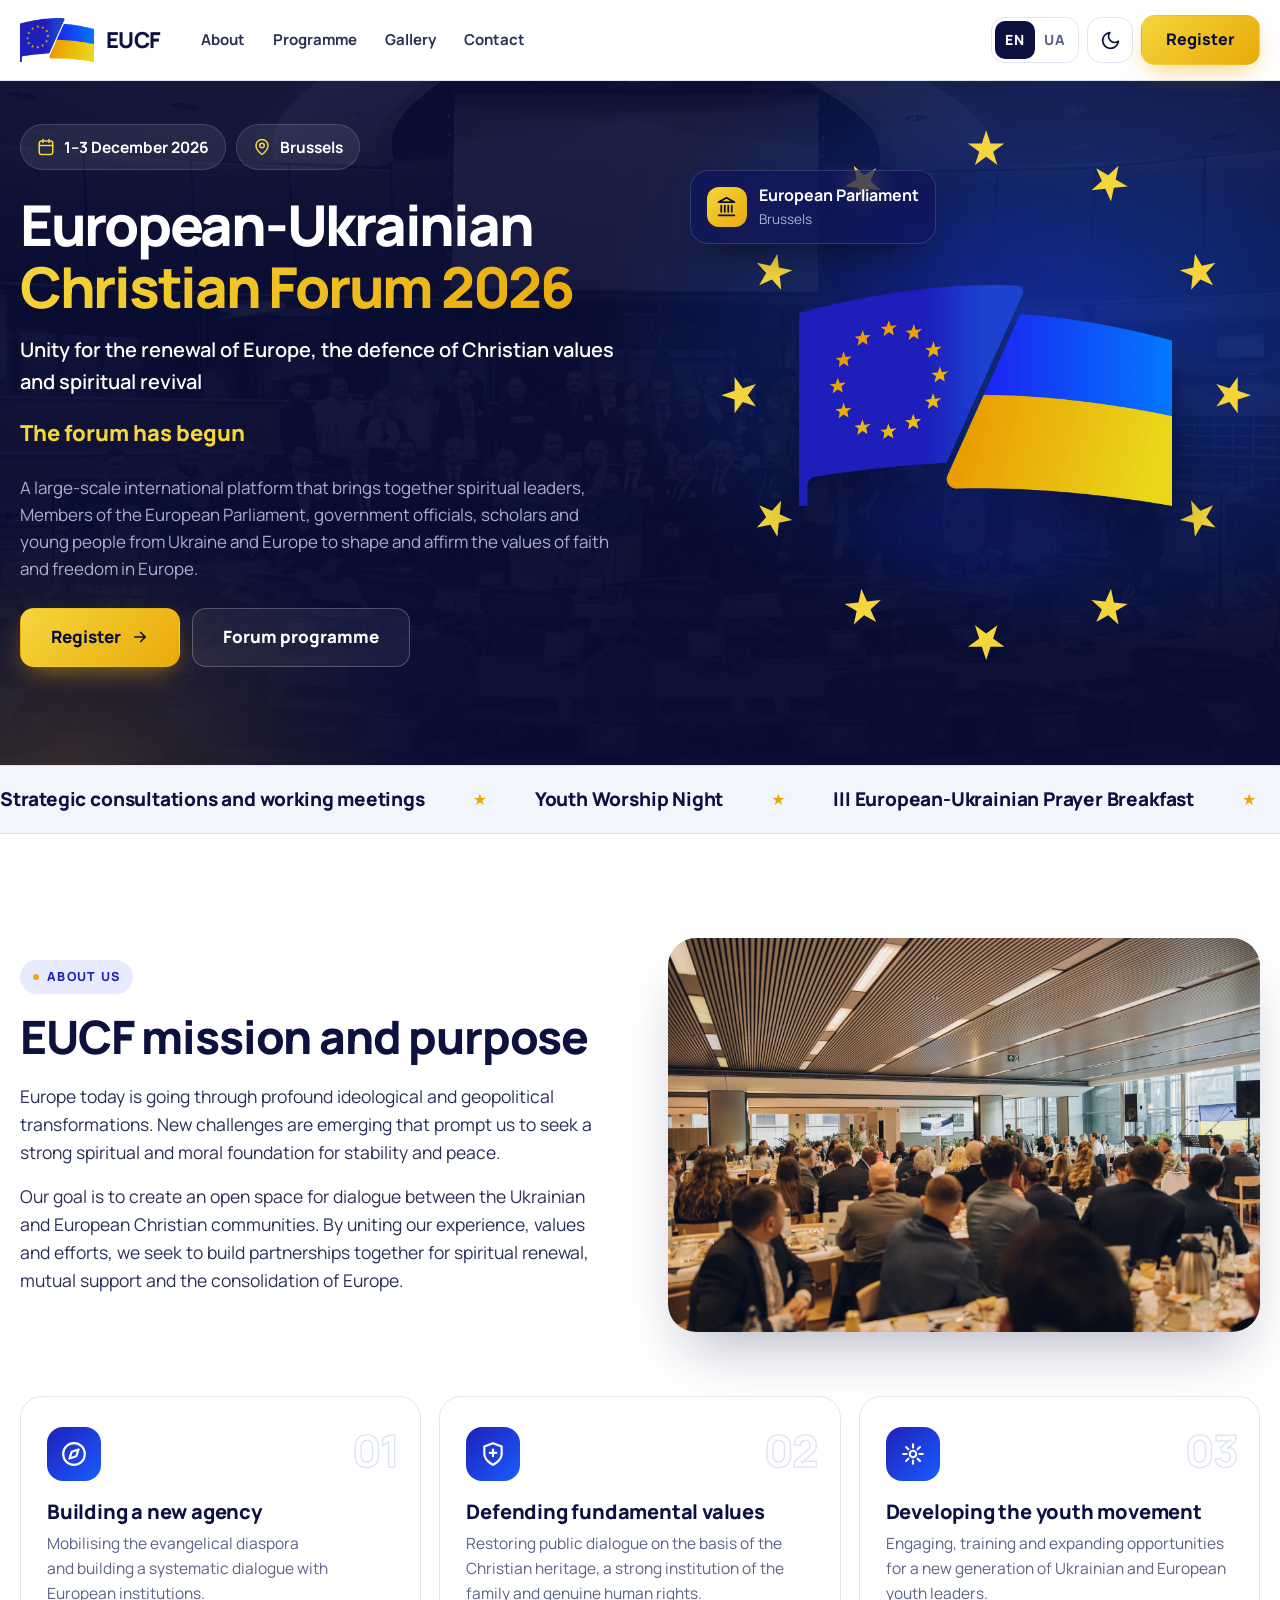
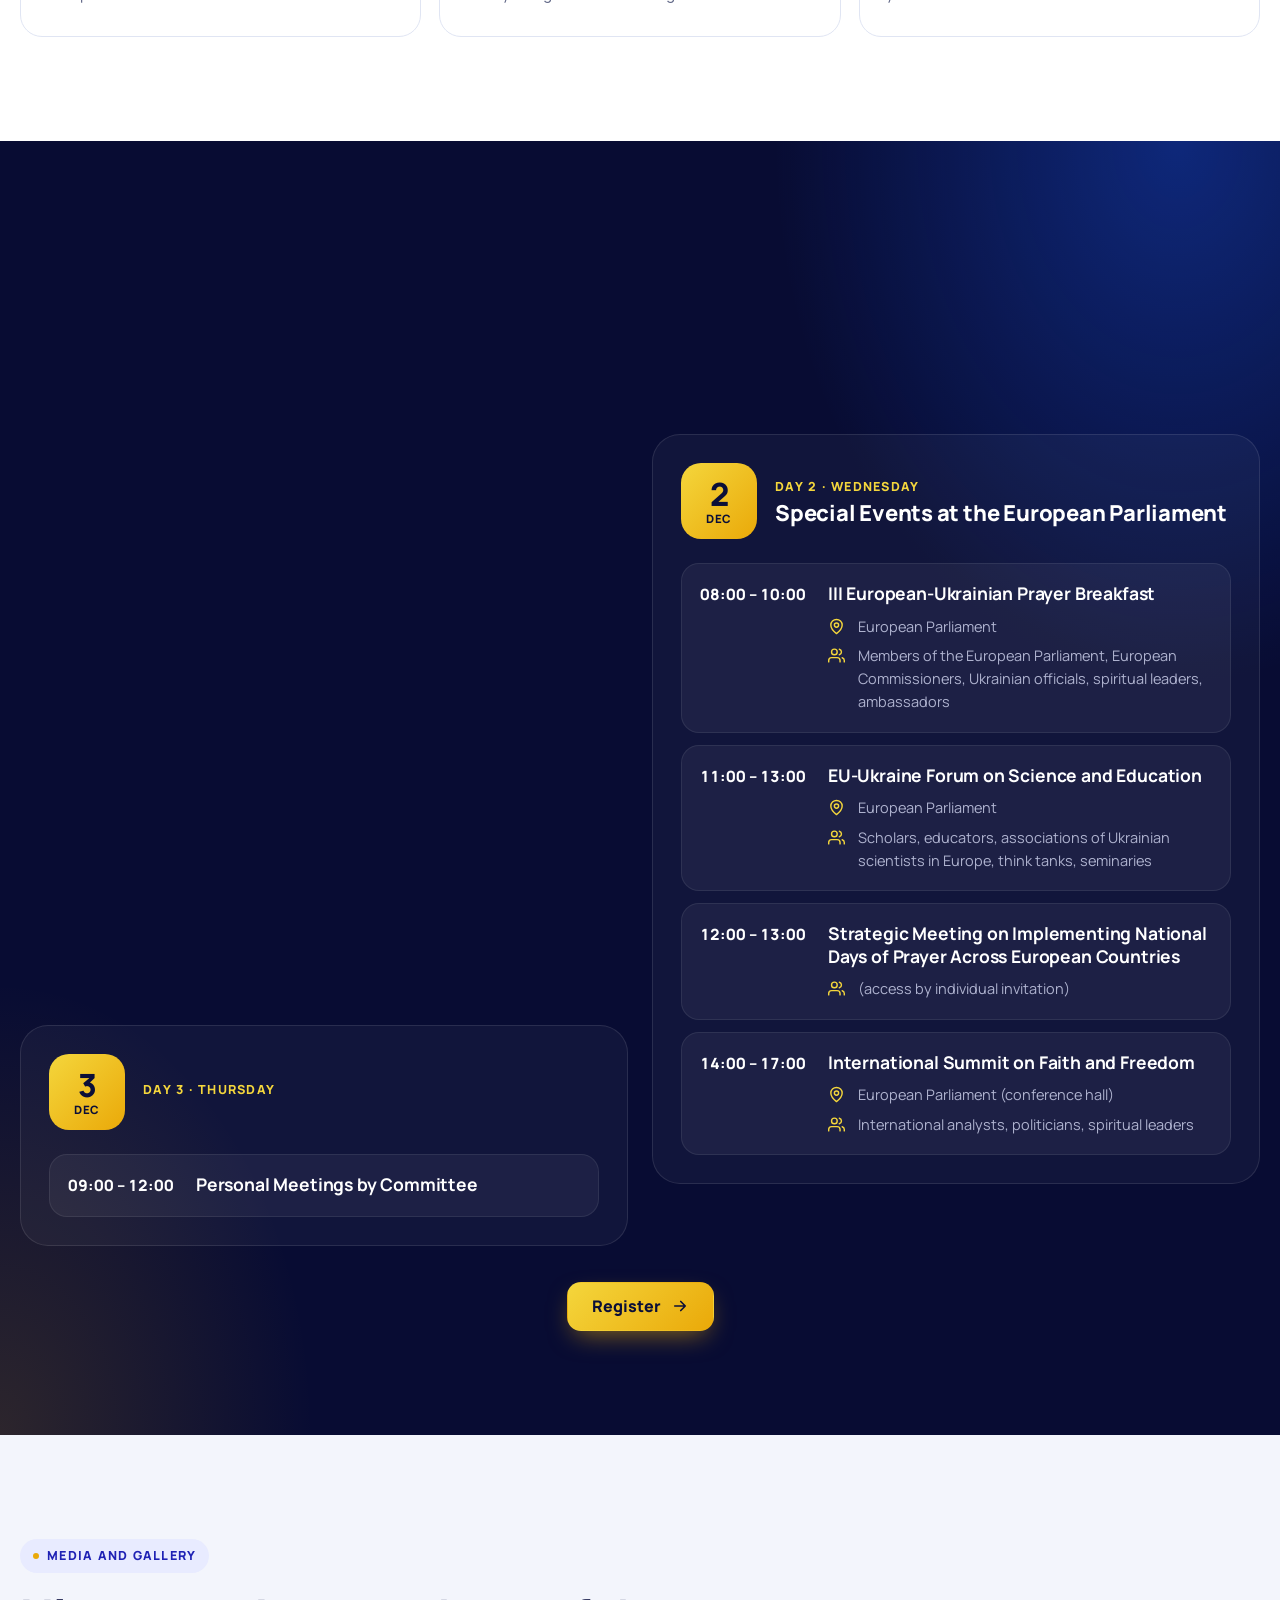
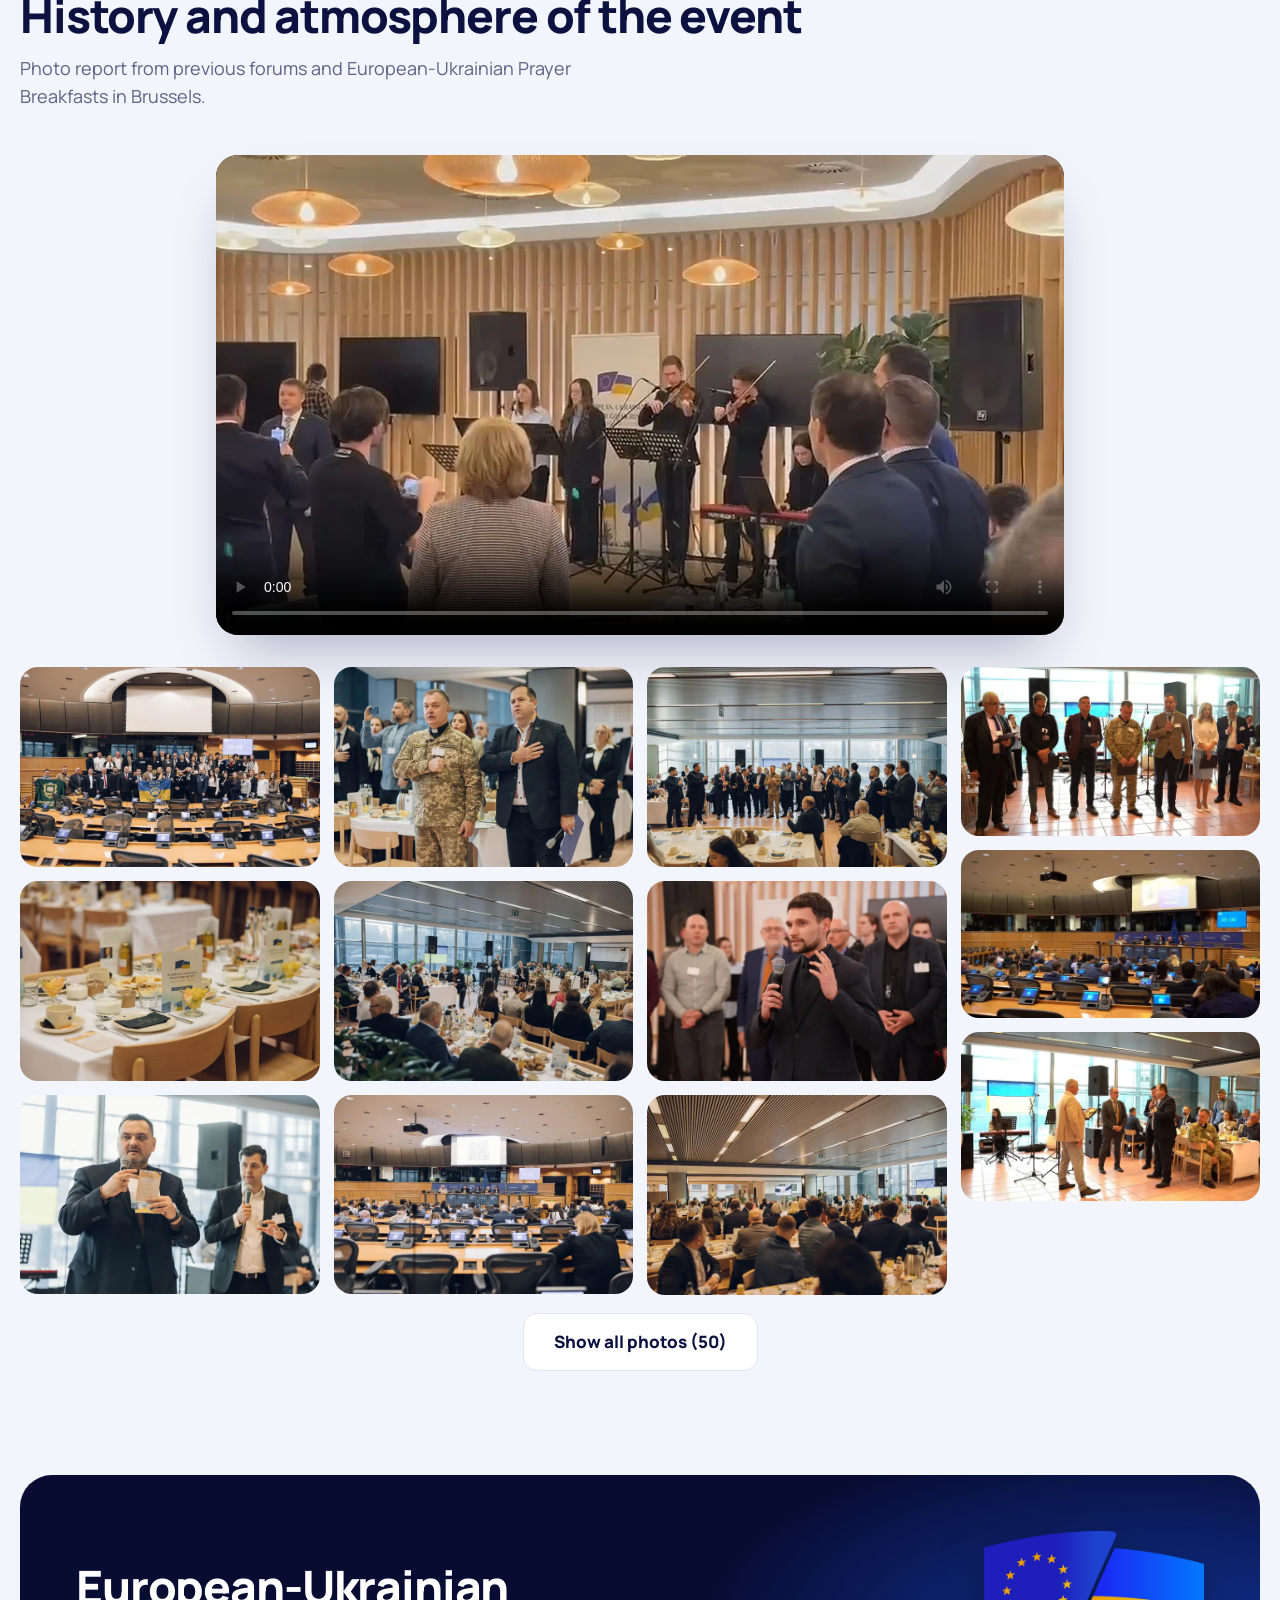
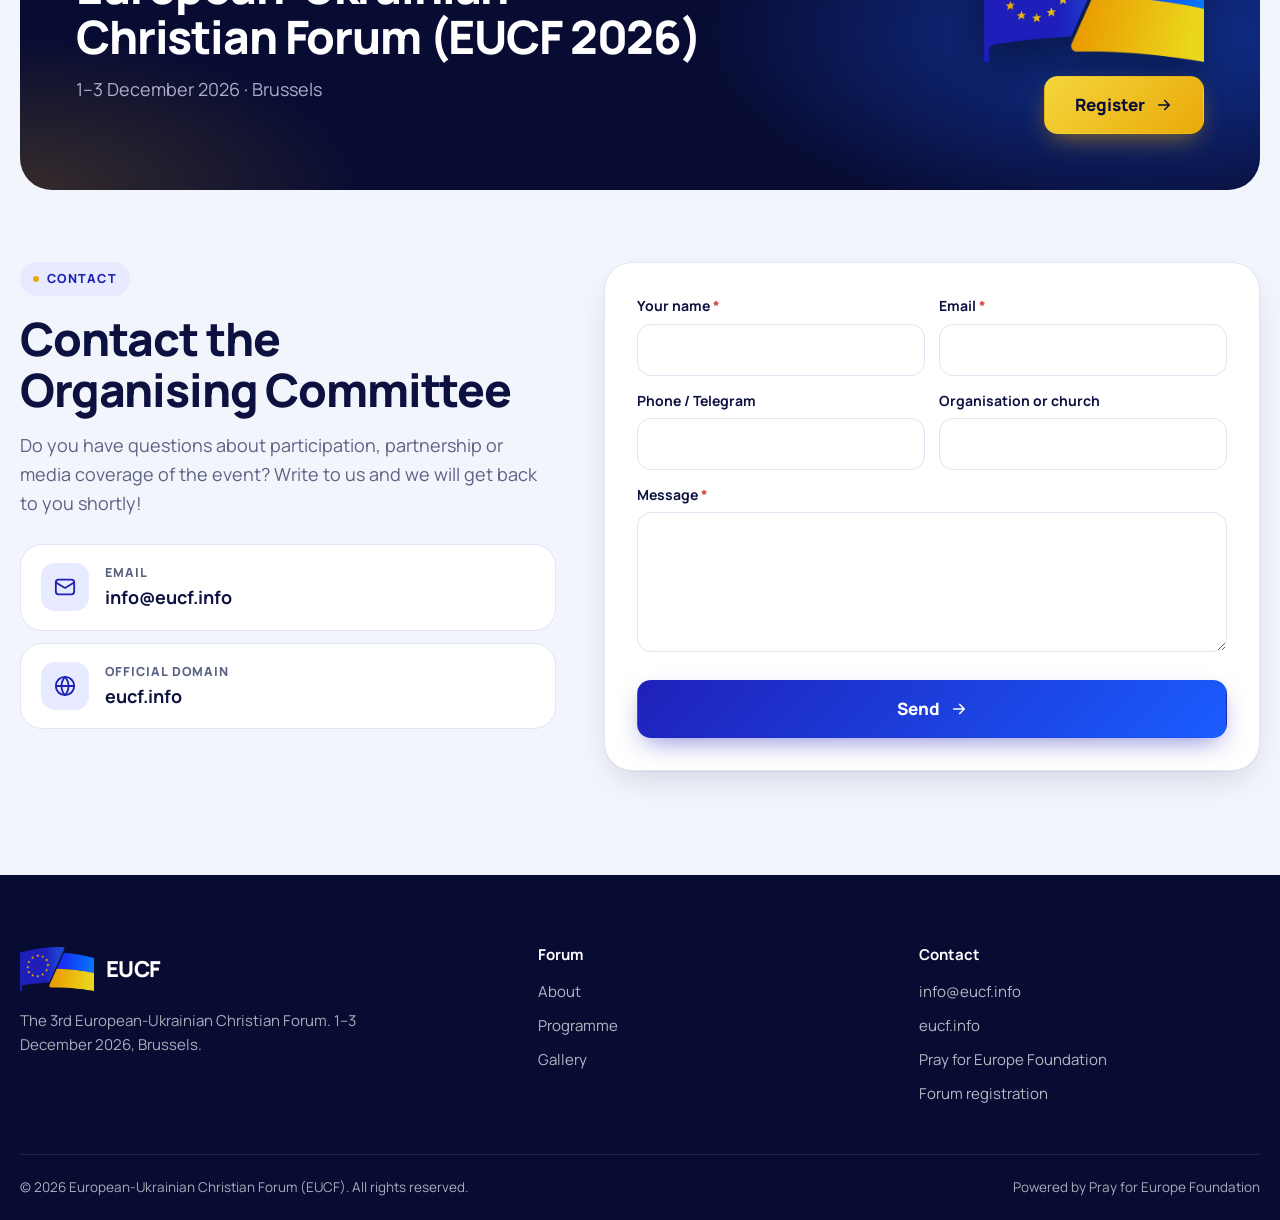
==== index.html @ 3f518f4c "Schedule: remove hall capacity notes marked by client Co-Authored-By: Claude Opus 5.5 <noreply@anthr" ====
<!doctype html>
<html lang="en">
<head>
<meta charset="utf-8">
<meta name="viewport" content="width=device-width, initial-scale=1">
<title>European-Ukrainian Christian Forum (EUCF 2026)</title>
<meta name="theme-color" content="#080c33">
<link rel="icon" type="image/png" href="img/favicon.png">
<link rel="apple-touch-icon" href="img/apple-touch-icon.png">
<link rel="preconnect" href="https://fonts.googleapis.com">
<link rel="preconnect" href="https://fonts.gstatic.com" crossorigin>
<link href="https://fonts.googleapis.com/css2?family=Manrope:wght@500;600;700;800&display=swap&subset=cyrillic" rel="stylesheet">
<script>
  document.documentElement.classList.add('js');
  try { var t = localStorage.getItem('theme'); if (t === 'dark' || t === 'light') document.documentElement.setAttribute('data-theme', t); } catch (e) {}
</script>
<link rel="stylesheet" href="style.css?v=16">
</head>
<body>

<svg width="0" height="0" style="position:absolute" aria-hidden="true">
  <symbol id="i-arrow" viewBox="0 0 24 24"><path fill="none" stroke="currentColor" stroke-width="2.2" stroke-linecap="round" stroke-linejoin="round" d="M5 12h14M13 6l6 6-6 6"/></symbol>
  <symbol id="i-ext" viewBox="0 0 24 24"><path fill="none" stroke="currentColor" stroke-width="2.2" stroke-linecap="round" stroke-linejoin="round" d="M7 17 17 7M8 7h9v9"/></symbol>
  <symbol id="i-cal" viewBox="0 0 24 24"><g fill="none" stroke="currentColor" stroke-width="2" stroke-linecap="round" stroke-linejoin="round"><rect x="3" y="4" width="18" height="18" rx="3"/><path d="M16 2v4M8 2v4M3 10h18"/></g></symbol>
  <symbol id="i-pin" viewBox="0 0 24 24"><g fill="none" stroke="currentColor" stroke-width="2" stroke-linecap="round" stroke-linejoin="round"><path d="M20 10c0 6-8 12-8 12s-8-6-8-12a8 8 0 0 1 16 0z"/><circle cx="12" cy="10" r="3"/></g></symbol>
  <symbol id="i-users" viewBox="0 0 24 24"><g fill="none" stroke="currentColor" stroke-width="2" stroke-linecap="round" stroke-linejoin="round"><path d="M17 21v-2a4 4 0 0 0-4-4H5a4 4 0 0 0-4 4v2"/><circle cx="9" cy="7" r="4"/><path d="M23 21v-2a4 4 0 0 0-3-3.87M16 3.13a4 4 0 0 1 0 7.75"/></g></symbol>
  <symbol id="i-format" viewBox="0 0 24 24"><g fill="none" stroke="currentColor" stroke-width="2" stroke-linecap="round" stroke-linejoin="round"><path d="M21 15a2 2 0 0 1-2 2H7l-4 4V5a2 2 0 0 1 2-2h14a2 2 0 0 1 2 2z"/></g></symbol>
  <symbol id="i-landmark" viewBox="0 0 24 24"><g fill="none" stroke="currentColor" stroke-width="2" stroke-linecap="round" stroke-linejoin="round"><path d="M3 22h18M6 18v-7M10 18v-7M14 18v-7M18 18v-7M12 2l9 5H3z"/></g></symbol>
  <symbol id="i-star" viewBox="0 0 24 24"><path fill="currentColor" d="m12 2 2.9 6.6 7.1.6-5.4 4.7 1.6 7L12 17.3 5.8 21l1.6-7L2 9.2l7.1-.6z"/></symbol>
  <symbol id="i-mail" viewBox="0 0 24 24"><g fill="none" stroke="currentColor" stroke-width="2" stroke-linecap="round" stroke-linejoin="round"><rect x="2" y="4" width="20" height="16" rx="3"/><path d="m22 7-10 6L2 7"/></g></symbol>
  <symbol id="i-globe" viewBox="0 0 24 24"><g fill="none" stroke="currentColor" stroke-width="2" stroke-linecap="round" stroke-linejoin="round"><circle cx="12" cy="12" r="10"/><path d="M2 12h20M12 2a15 15 0 0 1 0 20 15 15 0 0 1 0-20z"/></g></symbol>
  <symbol id="i-compass" viewBox="0 0 24 24"><g fill="none" stroke="currentColor" stroke-width="2" stroke-linecap="round" stroke-linejoin="round"><circle cx="12" cy="12" r="10"/><path d="m16.2 7.8-2.1 6.3-6.3 2.1 2.1-6.3z"/></g></symbol>
  <symbol id="i-shield" viewBox="0 0 24 24"><g fill="none" stroke="currentColor" stroke-width="2" stroke-linecap="round" stroke-linejoin="round"><path d="M12 22s8-4 8-10V5l-8-3-8 3v7c0 6 8 10 8 10z"/><path d="M12 8v6M9 11h6"/></g></symbol>
  <symbol id="i-spark" viewBox="0 0 24 24"><g fill="none" stroke="currentColor" stroke-width="2" stroke-linecap="round" stroke-linejoin="round"><path d="M12 3v3M12 18v3M3 12h3M18 12h3M5.6 5.6l2.1 2.1M16.3 16.3l2.1 2.1M5.6 18.4l2.1-2.1M16.3 7.7l2.1-2.1"/><circle cx="12" cy="12" r="3"/></g></symbol>
  <symbol id="i-moon" viewBox="0 0 24 24"><path fill="none" stroke="currentColor" stroke-width="2" stroke-linecap="round" stroke-linejoin="round" d="M21 12.8A9 9 0 1 1 11.2 3a7 7 0 0 0 9.8 9.8z"/></symbol>
  <symbol id="i-sun" viewBox="0 0 24 24"><g fill="none" stroke="currentColor" stroke-width="2" stroke-linecap="round"><circle cx="12" cy="12" r="4.5"/><path d="M12 2v2M12 20v2M4.9 4.9l1.4 1.4M17.7 17.7l1.4 1.4M2 12h2M20 12h2M4.9 19.1l1.4-1.4M17.7 6.3l1.4-1.4"/></g></symbol>
  <symbol id="i-x" viewBox="0 0 24 24"><path fill="none" stroke="currentColor" stroke-width="2.2" stroke-linecap="round" d="M6 6l12 12M18 6 6 18"/></symbol>
  <symbol id="i-left" viewBox="0 0 24 24"><path fill="none" stroke="currentColor" stroke-width="2.2" stroke-linecap="round" stroke-linejoin="round" d="m15 18-6-6 6-6"/></symbol>
  <symbol id="i-right" viewBox="0 0 24 24"><path fill="none" stroke="currentColor" stroke-width="2.2" stroke-linecap="round" stroke-linejoin="round" d="m9 18 6-6-6-6"/></symbol>
  <symbol id="eu-star" viewBox="-3.3 -3.3 6.6 6.6" overflow="visible"><path d="M0.00,-3.20 L0.72,-0.99 L3.04,-0.99 L1.16,0.38 L1.88,2.59 L0.00,1.22 L-1.88,2.59 L-1.16,0.38 L-3.04,-0.99 L-0.72,-0.99Z"/></symbol>
</svg>

<header class="header">
  <div class="container header__inner">
    <a class="brand" href="#top" aria-label="EUCF 2026 — back to top">
      <img src="img/logo-sm.png" alt="EUCF logo — flags of the EU and Ukraine" width="512" height="304">
      <span><b>EUCF</b></span>
    </a>
    <nav class="nav" aria-label="Main menu">
      <a href="#about">About</a>
      <a href="#program">Programme</a>
      <a href="#gallery">Gallery</a>
      <a href="#contact">Contact</a>
    </nav>
    <div class="header__actions">
      <div class="lang" role="group" aria-label="Language">
        <a href="./" hreflang="en" lang="en" aria-current="true">EN</a>
        <a href="ua/" hreflang="uk" lang="uk">UA</a>
      </div>
      <button class="icon-btn" type="button" data-theme-toggle aria-label="Toggle light / dark theme">
        <svg class="i-moon"><use href="#i-moon"/></svg><svg class="i-sun"><use href="#i-sun"/></svg>
      </button>
      <a class="btn btn--accent" href="#contact" data-register target="_blank" rel="noopener">Register</a>
      <button class="icon-btn burger" type="button" aria-label="Open menu" aria-expanded="false" aria-controls="drawer">
        <span class="lines"><span></span><span></span><span></span></span>
      </button>
    </div>
  </div>
</header>

<div class="drawer" id="drawer">
  <div class="drawer__bg" data-drawer-close></div>
  <div class="drawer__panel" role="dialog" aria-label="Menu">
    <div class="drawer__top">
      <span class="brand"><img src="img/logo-sm.png" alt="" width="512" height="304"><span><b>EUCF</b></span></span>
      <button class="icon-btn" type="button" data-drawer-close aria-label="Close menu"><svg><use href="#i-x"/></svg></button>
    </div>
    <nav aria-label="Mobile menu">
      <a href="#about" data-drawer-close>About</a>
      <a href="#program" data-drawer-close>Programme</a>
      <a href="#gallery" data-drawer-close>Gallery</a>
      <a href="#contact" data-drawer-close>Contact</a>
    </nav>
    <a class="btn btn--accent btn--lg btn--block" href="#contact" data-register target="_blank" rel="noopener">Register <svg class="arr"><use href="#i-arrow"/></svg></a>
  </div>
</div>

<main id="top">

<section class="hero">
  <div class="hero__photo" aria-hidden="true"></div>
  <div class="container hero__inner">
    <div>
      <div class="hero__meta" data-anim style="--d:.05s">
        <span class="meta-pill"><svg><use href="#i-cal"/></svg>1–3 December 2026</span>
        <span class="meta-pill"><svg><use href="#i-pin"/></svg>Brussels</span>
      </div>
      <h1 data-anim style="--d:.15s">European-Ukrainian <span class="hl">Christian Forum 2026</span></h1>
      <p class="hero__sub" data-anim style="--d:.25s">Unity for the renewal of Europe, the defence of Christian values and spiritual revival</p>
      <div class="countdown" data-countdown="2026-12-01T15:00:00+01:00" data-anim style="--d:.4s">
        <p class="countdown__label">Time remaining until the event</p>
        <div class="countdown__grid" role="timer" aria-live="off">
          <div class="countdown__cell"><b data-cd="d">00</b><span data-cd-l="d">days</span></div>
          <div class="countdown__cell"><b data-cd="h">00</b><span data-cd-l="h">hours</span></div>
          <div class="countdown__cell"><b data-cd="m">00</b><span data-cd-l="m">minutes</span></div>
          <div class="countdown__cell"><b data-cd="s">00</b><span data-cd-l="s">seconds</span></div>
        </div>
        <p class="countdown__done">The forum has begun</p>
      </div>
      <p class="hero__lead" data-anim style="--d:.48s">A large-scale international platform that brings together spiritual leaders, Members of the European Parliament, government officials, scholars and young people from Ukraine and Europe to shape and affirm the values of faith and freedom in Europe.</p>
      <div class="hero__cta" data-anim style="--d:.56s">
        <a class="btn btn--accent btn--lg" href="#contact" data-register target="_blank" rel="noopener">Register <svg class="arr"><use href="#i-arrow"/></svg></a>
        <a class="btn btn--ghost btn--lg" href="#program">Forum programme</a>
      </div>
    </div>

    <div class="stage" data-anim style="--d:.2s" aria-hidden="true">
      <div class="stage__disc"></div>
      <div class="stage__stars">
        <svg viewBox="0 0 100 100" fill="#f4d63c" overflow="visible">
          <g><use href="#eu-star" x="46.4" y="1.6" width="7.2" height="7.2"/></g>
          <g transform="rotate(30 50 50)"><use href="#eu-star" x="46.4" y="1.6" width="7.2" height="7.2"/></g>
          <g transform="rotate(60 50 50)"><use href="#eu-star" x="46.4" y="1.6" width="7.2" height="7.2"/></g>
          <g transform="rotate(90 50 50)"><use href="#eu-star" x="46.4" y="1.6" width="7.2" height="7.2"/></g>
          <g transform="rotate(120 50 50)"><use href="#eu-star" x="46.4" y="1.6" width="7.2" height="7.2"/></g>
          <g transform="rotate(150 50 50)"><use href="#eu-star" x="46.4" y="1.6" width="7.2" height="7.2"/></g>
          <g transform="rotate(180 50 50)"><use href="#eu-star" x="46.4" y="1.6" width="7.2" height="7.2"/></g>
          <g transform="rotate(210 50 50)"><use href="#eu-star" x="46.4" y="1.6" width="7.2" height="7.2"/></g>
          <g transform="rotate(240 50 50)"><use href="#eu-star" x="46.4" y="1.6" width="7.2" height="7.2"/></g>
          <g transform="rotate(270 50 50)"><use href="#eu-star" x="46.4" y="1.6" width="7.2" height="7.2"/></g>
          <g transform="rotate(300 50 50)"><use href="#eu-star" x="46.4" y="1.6" width="7.2" height="7.2"/></g>
          <g transform="rotate(330 50 50)"><use href="#eu-star" x="46.4" y="1.6" width="7.2" height="7.2"/></g>
        </svg>
      </div>
      <div class="stage__logo"><img src="img/logo.webp" alt="" width="1200" height="712"></div>
      <div class="chip chip--a"><span class="chip__ico"><svg><use href="#i-landmark"/></svg></span><span><b>European Parliament</b>Brussels</span></div>
    </div>
  </div>
</section>

<div class="marquee" aria-hidden="true">
  <div class="marquee__track">
    <span>Strategic consultations and working meetings</span><span>Youth Worship Night</span><span>III European-Ukrainian Prayer Breakfast</span><span>EU-Ukraine Forum on Science and Education</span><span>International Summit on Faith and Freedom</span>
    <span>Strategic consultations and working meetings</span><span>Youth Worship Night</span><span>III European-Ukrainian Prayer Breakfast</span><span>EU-Ukraine Forum on Science and Education</span><span>International Summit on Faith and Freedom</span>
  </div>
</div>

<section class="section" id="about">
  <div class="container">
    <div class="about">
      <div class="about__text" data-reveal>
        <span class="eyebrow">About us</span>
        <h2>EUCF mission and purpose</h2>
        <p>Europe today is going through profound ideological and geopolitical transformations. New challenges are emerging that prompt us to seek a strong spiritual and moral foundation for stability and peace.</p>
        <p>Our goal is to create an open space for dialogue between the Ukrainian and European Christian communities. By uniting our experience, values and efforts, we seek to build partnerships together for spiritual renewal, mutual support and the consolidation of Europe.</p>
      </div>
      <figure class="photo" data-reveal style="--d:.12s">
        <img src="img/gallery/forum-05.webp" alt="Photo report from previous forums in Brussels" width="1800" height="1200" loading="lazy">
      </figure>
    </div>


    <div class="goals">
      <article class="goal" data-reveal>
        <span class="goal__no" aria-hidden="true">01</span>
        <div class="goal__ico"><svg><use href="#i-compass"/></svg></div>
        <h3>Building a new agency</h3>
        <p>Mobilising the evangelical diaspora and building a systematic dialogue with European institutions.</p>
      </article>
      <article class="goal" data-reveal style="--d:.1s">
        <span class="goal__no" aria-hidden="true">02</span>
        <div class="goal__ico"><svg><use href="#i-shield"/></svg></div>
        <h3>Defending fundamental values</h3>
        <p>Restoring public dialogue on the basis of the Christian heritage, a strong institution of the family and genuine human rights.</p>
      </article>
      <article class="goal" data-reveal style="--d:.2s">
        <span class="goal__no" aria-hidden="true">03</span>
        <div class="goal__ico"><svg><use href="#i-spark"/></svg></div>
        <h3>Developing the youth movement</h3>
        <p>Engaging, training and expanding opportunities for a new generation of Ukrainian and European youth leaders.</p>
      </article>
    </div>
  </div>
</section>

<section class="section section--dark" id="program">
  <div class="container">
    <div class="section__head" data-reveal>
      <div>
        <span class="eyebrow">Schedule</span>
        <h2>Event schedule</h2>
        <p>Day-by-day programme</p>
      </div>
    </div>

    <div class="days">
      <article class="day" data-reveal>
        <header class="day__head">
          <div class="day__date"><b>1</b><small>Dec</small></div>
          <div><small>Day 1 · Tuesday</small><h3>Church Programme and Worship Night</h3></div>
        </header>
        <ol class="slots">
          <li class="slot">
            <span class="slot__time">15:00 – 17:00</span>
            <div>
              <h4>Strategic consultations and working meetings</h4>
              <dl>
                <div><dt><svg aria-label="Location"><use href="#i-pin"/></svg></dt><dd>Church hall, Brussels</dd></div>
                <div><dt><svg aria-label="Participants"><use href="#i-users"/></svg></dt><dd>Bishops, heads of church unions and mission leaders from Ukraine and the EU</dd></div>
                <div><dt><svg aria-label="Format"><use href="#i-format"/></svg></dt><dd>Working consultations and strategic planning</dd></div>
              </dl>
            </div>
          </li>
          <li class="slot">
            <span class="slot__time">18:00 – 21:00</span>
            <div>
              <h4>Celebration Service and Youth Worship Night</h4>
              <dl>
                <div><dt><svg aria-label="Location"><use href="#i-pin"/></svg></dt><dd>Partner church centre / Concert hall</dd></div>
                <div><dt><svg aria-label="Participants"><use href="#i-users"/></svg></dt><dd>The wider evangelical diaspora community, young people</dd></div>
                <div><dt><svg aria-label="Format"><use href="#i-format"/></svg></dt><dd>Thanksgiving service, joint prayer, performances by music bands and youth headliners</dd></div>
              </dl>
            </div>
          </li>
        </ol>
      </article>

      <article class="day" data-reveal style="--d:.12s">
        <header class="day__head">
          <div class="day__date"><b>2</b><small>Dec</small></div>
          <div><small>Day 2 · Wednesday</small><h3>Special Events at the European Parliament</h3></div>
        </header>
        <ol class="slots">
          <li class="slot">
            <span class="slot__time">08:00 – 10:00</span>
            <div>
              <h4>III European-Ukrainian Prayer Breakfast</h4>
              <dl>
                <div><dt><svg aria-label="Location"><use href="#i-pin"/></svg></dt><dd>European Parliament</dd></div>
                <div><dt><svg aria-label="Participants"><use href="#i-users"/></svg></dt><dd>Members of the European Parliament, European Commissioners, Ukrainian officials, spiritual leaders, ambassadors</dd></div>
              </dl>
            </div>
          </li>
          <li class="slot">
            <span class="slot__time">11:00 – 13:00</span>
            <div>
              <h4>EU-Ukraine Forum on Science and Education</h4>
              <dl>
                <div><dt><svg aria-label="Location"><use href="#i-pin"/></svg></dt><dd>European Parliament</dd></div>
                <div><dt><svg aria-label="Participants"><use href="#i-users"/></svg></dt><dd>Scholars, educators, associations of Ukrainian scientists in Europe, think tanks, seminaries</dd></div>
              </dl>
            </div>
          </li>
          <li class="slot">
            <span class="slot__time">12:00 – 13:00</span>
            <div>
              <h4>Strategic Meeting on Implementing National Days of Prayer Across European Countries</h4>
              <dl>
                <div><dt><svg aria-label="Participants"><use href="#i-users"/></svg></dt><dd>(access by individual invitation)</dd></div>
              </dl>
            </div>
          </li>
          <li class="slot">
            <span class="slot__time">14:00 – 17:00</span>
            <div>
              <h4>International Summit on Faith and Freedom</h4>
              <dl>
                <div><dt><svg aria-label="Location"><use href="#i-pin"/></svg></dt><dd>European Parliament (conference hall)</dd></div>
                <div><dt><svg aria-label="Participants"><use href="#i-users"/></svg></dt><dd>International analysts, politicians, spiritual leaders</dd></div>
              </dl>
            </div>
          </li>
        </ol>
      </article>

      <article class="day" data-reveal style="--d:.24s">
        <header class="day__head">
          <div class="day__date"><b>3</b><small>Dec</small></div>
          <div><small>Day 3 · Thursday</small></div>
        </header>
        <ol class="slots">
          <li class="slot">
            <span class="slot__time">09:00 – 12:00</span>
            <div>
              <h4>Personal Meetings by Committee</h4>
            </div>
          </li>
        </ol>
      </article>
    </div>

    <div class="schedule__cta" data-reveal>
      <a class="btn btn--accent" href="#contact" data-register target="_blank" rel="noopener">Register <svg class="arr"><use href="#i-arrow"/></svg></a>
    </div>
  </div>
</section>

<section class="section section--alt" id="gallery">
  <div class="container">
    <div class="section__head" data-reveal>
      <div>
        <span class="eyebrow">Media and gallery</span>
        <h2>History and atmosphere of the event</h2>
        <p>Photo report from previous forums and European-Ukrainian Prayer Breakfasts in Brussels.</p>
      </div>
    </div>
    <figure class="video" data-reveal>
      <video controls playsinline preload="metadata" poster="media/forum-video-poster.webp" width="848" height="480" aria-label="Video from a previous forum">
        <source src="media/forum-video.mp4" type="video/mp4">
      </video>
    </figure>
    <div class="gallery" data-gallery>
      <button class="gallery__item" type="button" data-full="img/gallery/forum-13.webp" data-reveal><img src="img/gallery/forum-13-sm.webp" alt="Photo report from previous forums — photo 1 of 50" width="720" height="480" loading="lazy"></button>
      <button class="gallery__item" type="button" data-full="img/gallery/forum-01.webp" data-reveal><img src="img/gallery/forum-01-sm.webp" alt="Photo report from previous forums — photo 2 of 50" width="720" height="480" loading="lazy"></button>
      <button class="gallery__item" type="button" data-full="img/gallery/forum-06.webp" data-reveal><img src="img/gallery/forum-06-sm.webp" alt="Photo report from previous forums — photo 3 of 50" width="720" height="480" loading="lazy"></button>
      <button class="gallery__item" type="button" data-full="img/gallery/forum-02.webp" data-reveal><img src="img/gallery/forum-02-sm.webp" alt="Photo report from previous forums — photo 4 of 50" width="720" height="480" loading="lazy"></button>
      <button class="gallery__item" type="button" data-full="img/gallery/forum-03.webp" data-reveal><img src="img/gallery/forum-03-sm.webp" alt="Photo report from previous forums — photo 5 of 50" width="720" height="480" loading="lazy"></button>
      <button class="gallery__item" type="button" data-full="img/gallery/forum-11.webp" data-reveal><img src="img/gallery/forum-11-sm.webp" alt="Photo report from previous forums — photo 6 of 50" width="720" height="480" loading="lazy"></button>
      <button class="gallery__item" type="button" data-full="img/gallery/forum-07.webp" data-reveal><img src="img/gallery/forum-07-sm.webp" alt="Photo report from previous forums — photo 7 of 50" width="720" height="480" loading="lazy"></button>
      <button class="gallery__item" type="button" data-full="img/gallery/forum-41.webp" data-reveal><img src="img/gallery/forum-41-sm.webp" alt="Photo report from previous forums — photo 8 of 50" width="640" height="428" loading="lazy"></button>
      <button class="gallery__item" type="button" data-full="img/gallery/forum-05.webp" data-reveal><img src="img/gallery/forum-05-sm.webp" alt="Photo report from previous forums — photo 9 of 50" width="720" height="480" loading="lazy"></button>
      <button class="gallery__item" type="button" data-full="img/gallery/forum-14.webp" data-reveal><img src="img/gallery/forum-14-sm.webp" alt="Photo report from previous forums — photo 10 of 50" width="640" height="360" loading="lazy"></button>
      <button class="gallery__item" type="button" data-full="img/gallery/forum-15.webp" data-reveal><img src="img/gallery/forum-15-sm.webp" alt="Photo report from previous forums — photo 11 of 50" width="640" height="360" loading="lazy"></button>
      <button class="gallery__item" type="button" data-full="img/gallery/forum-17.webp" data-reveal><img src="img/gallery/forum-17-sm.webp" alt="Photo report from previous forums — photo 12 of 50" width="640" height="360" loading="lazy"></button>
    </div>
    <div class="gallery gallery--extra" data-gallery data-gallery-extra hidden>
      <button class="gallery__item" type="button" data-full="img/gallery/forum-18.webp" data-reveal><img src="img/gallery/forum-18-sm.webp" alt="Photo report from previous forums — photo 13 of 50" width="640" height="360" loading="lazy"></button>
      <button class="gallery__item" type="button" data-full="img/gallery/forum-20.webp" data-reveal><img src="img/gallery/forum-20-sm.webp" alt="Photo report from previous forums — photo 14 of 50" width="640" height="360" loading="lazy"></button>
      <button class="gallery__item" type="button" data-full="img/gallery/forum-21.webp" data-reveal><img src="img/gallery/forum-21-sm.webp" alt="Photo report from previous forums — photo 15 of 50" width="640" height="853" loading="lazy"></button>
      <button class="gallery__item" type="button" data-full="img/gallery/forum-16.webp" data-reveal><img src="img/gallery/forum-16-sm.webp" alt="Photo report from previous forums — photo 16 of 50" width="640" height="427" loading="lazy"></button>
      <button class="gallery__item" type="button" data-full="img/gallery/forum-23.webp" data-reveal><img src="img/gallery/forum-23-sm.webp" alt="Photo report from previous forums — photo 17 of 50" width="640" height="480" loading="lazy"></button>
      <button class="gallery__item" type="button" data-full="img/gallery/forum-24.webp" data-reveal><img src="img/gallery/forum-24-sm.webp" alt="Photo report from previous forums — photo 18 of 50" width="640" height="480" loading="lazy"></button>
      <button class="gallery__item" type="button" data-full="img/gallery/forum-25.webp" data-reveal><img src="img/gallery/forum-25-sm.webp" alt="Photo report from previous forums — photo 19 of 50" width="640" height="1004" loading="lazy"></button>
      <button class="gallery__item" type="button" data-full="img/gallery/forum-45.webp" data-reveal><img src="img/gallery/forum-45-sm.webp" alt="Photo report from previous forums — photo 20 of 50" width="640" height="427" loading="lazy"></button>
      <button class="gallery__item" type="button" data-full="img/gallery/forum-26.webp" data-reveal><img src="img/gallery/forum-26-sm.webp" alt="Photo report from previous forums — photo 21 of 50" width="640" height="428" loading="lazy"></button>
      <button class="gallery__item" type="button" data-full="img/gallery/forum-22.webp" data-reveal><img src="img/gallery/forum-22-sm.webp" alt="Photo report from previous forums — photo 22 of 50" width="640" height="853" loading="lazy"></button>
      <button class="gallery__item" type="button" data-full="img/gallery/forum-27.webp" data-reveal><img src="img/gallery/forum-27-sm.webp" alt="Photo report from previous forums — photo 23 of 50" width="640" height="428" loading="lazy"></button>
      <button class="gallery__item" type="button" data-full="img/gallery/forum-28.webp" data-reveal><img src="img/gallery/forum-28-sm.webp" alt="Photo report from previous forums — photo 24 of 50" width="640" height="428" loading="lazy"></button>
      <button class="gallery__item" type="button" data-full="img/gallery/forum-29.webp" data-reveal><img src="img/gallery/forum-29-sm.webp" alt="Photo report from previous forums — photo 25 of 50" width="640" height="428" loading="lazy"></button>
      <button class="gallery__item" type="button" data-full="img/gallery/forum-30.webp" data-reveal><img src="img/gallery/forum-30-sm.webp" alt="Photo report from previous forums — photo 26 of 50" width="640" height="428" loading="lazy"></button>
      <button class="gallery__item" type="button" data-full="img/gallery/forum-31.webp" data-reveal><img src="img/gallery/forum-31-sm.webp" alt="Photo report from previous forums — photo 27 of 50" width="640" height="428" loading="lazy"></button>
      <button class="gallery__item" type="button" data-full="img/gallery/forum-32.webp" data-reveal><img src="img/gallery/forum-32-sm.webp" alt="Photo report from previous forums — photo 28 of 50" width="640" height="428" loading="lazy"></button>
      <button class="gallery__item" type="button" data-full="img/gallery/forum-33.webp" data-reveal><img src="img/gallery/forum-33-sm.webp" alt="Photo report from previous forums — photo 29 of 50" width="640" height="428" loading="lazy"></button>
      <button class="gallery__item" type="button" data-full="img/gallery/forum-34.webp" data-reveal><img src="img/gallery/forum-34-sm.webp" alt="Photo report from previous forums — photo 30 of 50" width="640" height="958" loading="lazy"></button>
      <button class="gallery__item" type="button" data-full="img/gallery/forum-35.webp" data-reveal><img src="img/gallery/forum-35-sm.webp" alt="Photo report from previous forums — photo 31 of 50" width="640" height="428" loading="lazy"></button>
      <button class="gallery__item" type="button" data-full="img/gallery/forum-19.webp" data-reveal><img src="img/gallery/forum-19-sm.webp" alt="Photo report from previous forums — photo 32 of 50" width="640" height="360" loading="lazy"></button>
      <button class="gallery__item" type="button" data-full="img/gallery/forum-36.webp" data-reveal><img src="img/gallery/forum-36-sm.webp" alt="Photo report from previous forums — photo 33 of 50" width="640" height="428" loading="lazy"></button>
      <button class="gallery__item" type="button" data-full="img/gallery/forum-37.webp" data-reveal><img src="img/gallery/forum-37-sm.webp" alt="Photo report from previous forums — photo 34 of 50" width="640" height="428" loading="lazy"></button>
      <button class="gallery__item" type="button" data-full="img/gallery/forum-38.webp" data-reveal><img src="img/gallery/forum-38-sm.webp" alt="Photo report from previous forums — photo 35 of 50" width="640" height="428" loading="lazy"></button>
      <button class="gallery__item" type="button" data-full="img/gallery/forum-39.webp" data-reveal><img src="img/gallery/forum-39-sm.webp" alt="Photo report from previous forums — photo 36 of 50" width="640" height="958" loading="lazy"></button>
      <button class="gallery__item" type="button" data-full="img/gallery/forum-04.webp" data-reveal><img src="img/gallery/forum-04-sm.webp" alt="Photo report from previous forums — photo 37 of 50" width="720" height="480" loading="lazy"></button>
      <button class="gallery__item" type="button" data-full="img/gallery/forum-40.webp" data-reveal><img src="img/gallery/forum-40-sm.webp" alt="Photo report from previous forums — photo 38 of 50" width="640" height="428" loading="lazy"></button>
      <button class="gallery__item" type="button" data-full="img/gallery/forum-09.webp" data-reveal><img src="img/gallery/forum-09-sm.webp" alt="Photo report from previous forums — photo 39 of 50" width="720" height="480" loading="lazy"></button>
      <button class="gallery__item" type="button" data-full="img/gallery/forum-42.webp" data-reveal><img src="img/gallery/forum-42-sm.webp" alt="Photo report from previous forums — photo 40 of 50" width="640" height="428" loading="lazy"></button>
      <button class="gallery__item" type="button" data-full="img/gallery/forum-43.webp" data-reveal><img src="img/gallery/forum-43-sm.webp" alt="Photo report from previous forums — photo 41 of 50" width="640" height="428" loading="lazy"></button>
      <button class="gallery__item" type="button" data-full="img/gallery/forum-44.webp" data-reveal><img src="img/gallery/forum-44-sm.webp" alt="Photo report from previous forums — photo 42 of 50" width="640" height="958" loading="lazy"></button>
      <button class="gallery__item" type="button" data-full="img/gallery/forum-46.webp" data-reveal><img src="img/gallery/forum-46-sm.webp" alt="Photo report from previous forums — photo 43 of 50" width="640" height="428" loading="lazy"></button>
      <button class="gallery__item" type="button" data-full="img/gallery/forum-12.webp" data-reveal><img src="img/gallery/forum-12-sm.webp" alt="Photo report from previous forums — photo 44 of 50" width="720" height="480" loading="lazy"></button>
      <button class="gallery__item" type="button" data-full="img/gallery/forum-47.webp" data-reveal><img src="img/gallery/forum-47-sm.webp" alt="Photo report from previous forums — photo 45 of 50" width="640" height="428" loading="lazy"></button>
      <button class="gallery__item" type="button" data-full="img/gallery/forum-48.webp" data-reveal><img src="img/gallery/forum-48-sm.webp" alt="Photo report from previous forums — photo 46 of 50" width="640" height="428" loading="lazy"></button>
      <button class="gallery__item" type="button" data-full="img/gallery/forum-49.webp" data-reveal><img src="img/gallery/forum-49-sm.webp" alt="Photo report from previous forums — photo 47 of 50" width="640" height="428" loading="lazy"></button>
      <button class="gallery__item" type="button" data-full="img/gallery/forum-50.webp" data-reveal><img src="img/gallery/forum-50-sm.webp" alt="Photo report from previous forums — photo 48 of 50" width="640" height="958" loading="lazy"></button>
      <button class="gallery__item" type="button" data-full="img/gallery/forum-51.webp" data-reveal><img src="img/gallery/forum-51-sm.webp" alt="Photo report from previous forums — photo 49 of 50" width="640" height="958" loading="lazy"></button>
      <button class="gallery__item" type="button" data-full="img/gallery/forum-52.webp" data-reveal><img src="img/gallery/forum-52-sm.webp" alt="Photo report from previous forums — photo 50 of 50" width="640" height="958" loading="lazy"></button>
    </div>
    <div class="gallery__more"><button class="btn btn--outline btn--lg" type="button" data-gallery-more>Show all photos (50)</button></div>

  </div>
</section>

<section class="section section--alt" id="contact">
  <div class="container">
    <div class="band" data-reveal>
      <div>
        <h2>European-Ukrainian Christian Forum (EUCF 2026)</h2>
        <p>1–3 December 2026 · Brussels</p>
      </div>
      <div class="band__side">
        <img src="img/logo-sm.png" alt="" width="512" height="304">
        <a class="btn btn--accent btn--lg" href="#contact" data-register target="_blank" rel="noopener">Register <svg class="arr"><use href="#i-arrow"/></svg></a>
      </div>
    </div>

    <div class="contact" style="margin-top:72px">
      <div class="contact__info" data-reveal>
        <span class="eyebrow">Contact</span>
        <h2>Contact the Organising Committee</h2>
        <p>Do you have questions about participation, partnership or media coverage of the event? Write to us and we will get back to you shortly!</p>
        <div class="contact-cards">
          <a class="contact-card" href="mailto:info@eucf.info"><span class="contact-card__ico"><svg><use href="#i-mail"/></svg></span><span><small>Email</small><b>info@eucf.info</b></span></a>
          <a class="contact-card" href="https://eucf.info/"><span class="contact-card__ico"><svg><use href="#i-globe"/></svg></span><span><small>Official domain</small><b>eucf.info</b></span></a>
        </div>
      </div>

      <div class="form-card" data-reveal style="--d:.1s">
        <form id="contact-form" novalidate data-endpoint="https://formsubmit.co/ajax/info@eucf.info">
          <div class="form-grid">
            <div class="field">
              <label for="f-name">Your name <i>*</i></label>
              <input id="f-name" name="name" type="text" autocomplete="name" required minlength="2">
              <span class="err">Please enter your name</span>
            </div>
            <div class="field">
              <label for="f-email">Email <i>*</i></label>
              <input id="f-email" name="email" type="email" autocomplete="email" required>
              <span class="err">Please enter a valid email</span>
            </div>
            <div class="field">
              <label for="f-phone">Phone / Telegram</label>
              <input id="f-phone" name="phone" type="text" autocomplete="tel">
            </div>
            <div class="field">
              <label for="f-org">Organisation or church</label>
              <input id="f-org" name="organization" type="text" autocomplete="organization">
            </div>
            <div class="field full">
              <label for="f-msg">Message <i>*</i></label>
              <textarea id="f-msg" name="message" required minlength="5"></textarea>
              <span class="err">Please write a message</span>
            </div>
          </div>
          <input type="text" name="_honey" tabindex="-1" autocomplete="off" style="position:absolute;left:-9999px" aria-hidden="true">
          <button class="btn btn--blue btn--lg btn--block" type="submit">Send <svg class="arr"><use href="#i-arrow"/></svg></button>
          <p class="form-error" role="alert">The message could not be sent. Please try again or write to <a href="mailto:info@eucf.info">info@eucf.info</a>.</p>
        </form>
      </div>
    </div>
  </div>
</section>

</main>

<footer class="footer">
  <div class="container">
    <div class="footer__grid">
      <div>
        <a class="brand" href="#top"><img src="img/logo-sm.png" alt="EUCF" width="512" height="304"><span><b>EUCF</b></span></a>
        <p class="footer__about">The 3rd European-Ukrainian Christian Forum. 1–3 December 2026, Brussels.</p>
      </div>
      <div>
        <h4>Forum</h4>
        <ul>
          <li><a href="#about">About</a></li>
          <li><a href="#program">Programme</a></li>
          <li><a href="#gallery">Gallery</a></li>
        </ul>
      </div>
      <div>
        <h4>Contact</h4>
        <ul>
          <li><a href="mailto:info@eucf.info">info@eucf.info</a></li>
          <li><a href="https://eucf.info/">eucf.info</a></li>
          <li><a href="https://nationaldayofprayer.eu/" data-link="pfe" target="_blank" rel="noopener">Pray for Europe Foundation</a></li>
          <li><a href="#contact" data-register target="_blank" rel="noopener">Forum registration</a></li>
        </ul>
      </div>
    </div>
    <div class="footer__bottom">
      <span>© 2026 European-Ukrainian Christian Forum (EUCF). All rights reserved.</span>
      <span>Powered by Pray for Europe Foundation</span>
    </div>
  </div>
</footer>

<div class="lightbox" id="lightbox" role="dialog" aria-modal="true" aria-label="Photo viewer">
  <img src="[data-uri]" alt="">
  <button class="lightbox__btn lightbox__close" type="button" data-lb="close" aria-label="Close"><svg><use href="#i-x"/></svg></button>
  <button class="lightbox__btn lightbox__prev" type="button" data-lb="prev" aria-label="Previous photo"><svg><use href="#i-left"/></svg></button>
  <button class="lightbox__btn lightbox__next" type="button" data-lb="next" aria-label="Next photo"><svg><use href="#i-right"/></svg></button>
  <span class="lightbox__count"></span>
</div>

<script src="app.js?v=7"></script>
</body>
</html>
---- style.css ----
/* EUCF 2026 — European-Ukrainian Christian Forum */
:root {
  color-scheme: light;
  --bg: #ffffff;
  --bg-alt: #f3f5fc;
  --bg-soft: #eaeefb;
  --surface: #ffffff;
  --line: #e0e5f3;
  --heading: #0c1140;
  --text: #2a3055;
  --muted: #5b6283;
  --accent-text: #1f22b5;
  --eyebrow-bg: #e8ebff;
  --header-bg: rgba(255, 255, 255, .86);
  --shadow-sm: 0 1px 2px rgba(12, 17, 64, .05);
  --shadow: 0 1px 2px rgba(12, 17, 64, .04), 0 14px 36px -12px rgba(12, 17, 64, .18);
  --shadow-lg: 0 30px 60px -20px rgba(12, 17, 64, .32);
  --plate: #ffffff;
  --plate-line: #e6e9f4;

  /* logo colours: EU blue, UA blue, gold */
  --eu: #1f20b8;
  --ua: #1a5cff;
  --dark: #080c33;
  --dark-2: #10165a;
  --on-dark: #ffffff;
  --on-dark-muted: rgba(225, 230, 255, .74);
  --accent: #eaa909;
  --accent-2: #f4d63c;
  --accent-ink: #0b0f38;
  --danger: #d23b2f;
  --grad: linear-gradient(135deg, var(--accent-2) 0%, var(--accent) 100%);
  --grad-blue: linear-gradient(135deg, var(--eu) 0%, var(--ua) 100%);
  --radius: 22px;
  --radius-sm: 14px;
  --ease: cubic-bezier(.19, 1, .22, 1);
}

:root[data-theme="dark"] {
  color-scheme: dark;
  --bg: #070a26;
  --bg-alt: #0b1033;
  --bg-soft: #10163f;
  --surface: #0f1440;
  --line: #1e2660;
  --heading: #f2f4ff;
  --text: #d0d5f2;
  --muted: #98a0c8;
  --accent-text: #f4d63c;
  --eyebrow-bg: rgba(244, 214, 60, .12);
  --header-bg: rgba(7, 10, 38, .84);
  --shadow-sm: 0 1px 2px rgba(0, 0, 0, .3);
  --shadow: 0 1px 2px rgba(0, 0, 0, .25), 0 14px 36px -12px rgba(0, 0, 0, .6);
  --shadow-lg: 0 30px 60px -20px rgba(0, 0, 0, .7);
  --plate-line: #1e2660;
  --dark: #04061c;
  --dark-2: #0b1046;
}

*, *::before, *::after { box-sizing: border-box; margin: 0; padding: 0; }
html { scroll-behavior: smooth; scroll-padding-top: 90px; -webkit-text-size-adjust: 100%; }
body {
  font-family: Manrope, system-ui, -apple-system, "Segoe UI", sans-serif;
  font-size: 17px; line-height: 1.6; color: var(--text); background: var(--bg);
  overflow-x: hidden; -webkit-font-smoothing: antialiased;
  animation: page-in .5s var(--ease) both;
  padding-top: 81px; /* full header height + border */
}
@keyframes page-in { from { opacity: 0; } }
img, svg { max-width: 100%; display: block; }
a { color: inherit; }
button, input, select, textarea { font: inherit; color: inherit; }
:focus-visible { outline: 3px solid var(--accent); outline-offset: 2px; border-radius: 6px; }

.container { width: min(1240px, 100% - 32px); margin-inline: auto; }

h1, h2, h3, h4 { line-height: 1.1; color: var(--heading); letter-spacing: -.025em; text-wrap: balance; }
h2 { font-size: clamp(30px, 3.6vw, 46px); font-weight: 800; }
h3 { font-size: 20px; font-weight: 800; letter-spacing: -.01em; }
p { text-wrap: pretty; }

.eyebrow {
  display: inline-flex; align-items: center; gap: 8px;
  font-size: 12.5px; font-weight: 800; letter-spacing: .1em; text-transform: uppercase;
  color: var(--accent-text); background: var(--eyebrow-bg);
  padding: 7px 13px; border-radius: 99px; margin-bottom: 18px;
}
.eyebrow::before { content: ""; width: 6px; height: 6px; border-radius: 50%; background: var(--accent); flex: none; }

.section { padding: 104px 0; }
.section--alt { background: var(--bg-alt); }
.section--alt + .section--alt { padding-top: 0; } /* same background: no doubled gap */
.section__head { display: flex; align-items: end; justify-content: space-between; gap: 24px; margin-bottom: 44px; flex-wrap: wrap; }
.section__head p { color: var(--muted); max-width: 600px; font-size: 18px; margin-top: 12px; }
.section--dark { background: var(--dark); color: var(--on-dark-muted); position: relative; overflow: hidden; isolation: isolate; }
.section--dark h2, .section--dark h3 { color: var(--on-dark); }
.section--dark .eyebrow { background: rgba(255, 255, 255, .08); color: var(--accent-2); border: 1px solid rgba(255, 255, 255, .1); }
.section--dark .section__head p { color: var(--on-dark-muted); }
.section--dark::before {
  content: ""; position: absolute; inset: 0; z-index: -1;
  background: radial-gradient(45% 60% at 92% 0%, rgba(26, 92, 255, .35), transparent 70%),
              radial-gradient(35% 50% at 0% 100%, rgba(234, 169, 9, .16), transparent 70%);
}

/* Buttons */
.btn {
  position: relative; display: inline-flex; align-items: center; justify-content: center; gap: 10px;
  padding: 14px 24px; border-radius: 14px; border: 1.5px solid transparent;
  font: 800 16px/1.2 Manrope, system-ui, sans-serif; text-decoration: none; cursor: pointer;
  transition: transform .25s var(--ease), box-shadow .25s, background .2s, color .2s, border-color .2s;
  white-space: nowrap;
}
.btn svg { width: 18px; height: 18px; flex: none; transition: transform .25s var(--ease); }
.btn:hover svg.arr { transform: translateX(4px); }
.btn--lg { padding: 18px 30px; font-size: 17px; }
.btn--block { width: 100%; }
.btn--accent { background: var(--grad); color: var(--accent-ink); box-shadow: 0 10px 26px -8px rgba(234, 169, 9, .6); }
.btn--accent:hover { transform: translateY(-2px); box-shadow: 0 16px 32px -8px rgba(234, 169, 9, .7); }
.btn--blue { background: var(--grad-blue); color: #fff; box-shadow: 0 10px 26px -8px rgba(31, 32, 184, .55); }
.btn--blue:hover { transform: translateY(-2px); }
.btn--ghost { border-color: rgba(255, 255, 255, .24); color: var(--on-dark); background: rgba(255, 255, 255, .06); backdrop-filter: blur(8px); }
.btn--ghost:hover { background: rgba(255, 255, 255, .14); }
.btn--outline { border-color: var(--line); background: var(--surface); color: var(--heading); }
.btn--outline:hover { border-color: var(--heading); }

.link-arrow { display: inline-flex; align-items: center; gap: 8px; font-weight: 800; color: var(--accent-text); text-decoration: none; }
.link-arrow svg { width: 18px; height: 18px; transition: transform .25s var(--ease); }
.link-arrow:hover svg { transform: translate(3px, -3px); }

/* Header — fixed, so its shrink on scroll never moves the page under it
   (a sticky header changing height made the scroll position jump back and forth) */
.header {
  position: fixed; top: 0; left: 0; right: 0; z-index: 60; background: var(--header-bg);
  backdrop-filter: blur(18px) saturate(170%); -webkit-backdrop-filter: blur(18px) saturate(170%);
  border-bottom: 1px solid var(--line); transition: box-shadow .3s;
}
.header.is-scrolled { box-shadow: var(--shadow); }
.header__inner { display: flex; align-items: center; gap: 20px; height: 80px; transition: height .3s var(--ease); }
.header.is-scrolled .header__inner { height: 66px; }
.brand { display: flex; align-items: center; gap: 12px; text-decoration: none; flex: none; }
.brand img { height: 44px; width: auto; transition: height .3s var(--ease); }
.header.is-scrolled .brand img { height: 36px; }
.brand b { display: block; font-size: 22px; font-weight: 800; letter-spacing: -.03em; color: var(--heading); line-height: 1; }
.brand small { display: block; font-size: 11.5px; font-weight: 700; letter-spacing: .08em; text-transform: uppercase; color: var(--muted); margin-top: 3px; }

.nav { display: flex; align-items: center; gap: 2px; margin-left: 8px; }
.nav a {
  padding: 10px 13px; border-radius: 12px; font-weight: 700; font-size: 15px; color: var(--text);
  text-decoration: none; transition: background .2s, color .2s;
}
.nav a:hover, .nav a.is-active { background: var(--bg-alt); color: var(--heading); }

.header__actions { display: flex; align-items: center; gap: 8px; margin-left: auto; }
.lang { display: flex; padding: 3px; border-radius: 13px; border: 1px solid var(--line); background: var(--surface); }
.lang a { display: grid; place-items: center; min-width: 40px; height: 38px; padding: 0 8px; border-radius: 10px; font-weight: 800; font-size: 14px; letter-spacing: .04em; color: var(--muted); text-decoration: none; transition: background .2s, color .2s; }
.lang a:hover { color: var(--heading); }
.lang a[aria-current] { background: var(--heading); color: var(--bg); }
.icon-btn {
  display: grid; place-items: center; width: 46px; height: 46px; border-radius: 14px;
  border: 1px solid var(--line); background: var(--surface); color: var(--heading); cursor: pointer;
  transition: border-color .2s;
}
.icon-btn:hover { border-color: var(--heading); }
.icon-btn svg { width: 21px; height: 21px; }
.icon-btn .i-sun { display: none; }
:root[data-theme="dark"] .icon-btn .i-sun { display: block; }
:root[data-theme="dark"] .icon-btn .i-moon { display: none; }
.burger { display: none; }
.burger .lines { display: flex; flex-direction: column; gap: 5px; }
.burger span { display: block; width: 20px; height: 2px; background: currentColor; border-radius: 2px; transition: transform .3s var(--ease), opacity .2s; }
.burger[aria-expanded="true"] span:nth-child(1) { transform: translateY(7px) rotate(45deg); }
.burger[aria-expanded="true"] span:nth-child(2) { opacity: 0; }
.burger[aria-expanded="true"] span:nth-child(3) { transform: translateY(-7px) rotate(-45deg); }

.drawer { position: fixed; inset: 0; z-index: 80; visibility: hidden; pointer-events: none; }
.drawer__bg { position: absolute; inset: 0; background: rgba(0, 0, 0, .5); opacity: 0; transition: opacity .3s; }
.drawer__panel {
  position: absolute; top: 0; right: 0; bottom: 0; width: min(380px, 88vw); background: var(--surface);
  padding: 22px 24px; overflow-y: auto; transform: translateX(100%); transition: transform .4s var(--ease);
  display: flex; flex-direction: column;
}
.drawer.open { visibility: visible; pointer-events: auto; }
.drawer.open .drawer__bg { opacity: 1; }
.drawer.open .drawer__panel { transform: none; }
.drawer__top { display: flex; justify-content: space-between; align-items: center; margin-bottom: 14px; }
.drawer nav a { display: block; padding: 14px 4px; font-size: 19px; font-weight: 700; color: var(--heading); text-decoration: none; border-bottom: 1px solid var(--line); }
.drawer .btn { margin-top: 22px; }

/* Hero */
.hero { position: relative; padding: 40px 0 96px; overflow: hidden; isolation: isolate; background: var(--dark); color: var(--on-dark-muted); }
.hero__photo {
  position: absolute; inset: 0; z-index: -3;
  background: url(img/gallery/forum-13.webp) center 40% / cover no-repeat;
  opacity: .2; filter: saturate(.6);
}
.hero::before {
  content: ""; position: absolute; inset: 0; z-index: -2;
  background: radial-gradient(55% 70% at 85% 35%, rgba(26, 92, 255, .42), transparent 70%),
              radial-gradient(40% 50% at 5% 100%, rgba(234, 169, 9, .18), transparent 70%),
              linear-gradient(180deg, rgba(8, 12, 51, .55), rgba(8, 12, 51, .92));
}
.hero__inner { display: grid; grid-template-columns: 1.08fr .92fr; gap: 48px; align-items: center; }
.hero__inner > * { min-width: 0; }
.hero .eyebrow { background: rgba(255, 255, 255, .08); color: var(--accent-2); border: 1px solid rgba(255, 255, 255, .12); }
.hero h1 { font-size: clamp(36px, 4.4vw, 60px); font-weight: 800; letter-spacing: -.04em; color: #fff; margin-bottom: 16px; }
.hero h1 .hl { background: var(--grad); -webkit-background-clip: text; background-clip: text; color: transparent; }
.hero h1 small { display: block; font-size: .4em; letter-spacing: .02em; color: rgba(255, 255, 255, .7); margin-top: 10px; font-weight: 700; }
.hero__sub { font-size: 20px; color: #fff; font-weight: 600; max-width: 600px; margin-bottom: 18px; }
.hero__meta { display: flex; flex-wrap: wrap; gap: 10px; margin-bottom: 24px; }
.meta-pill { display: inline-flex; align-items: center; gap: 9px; padding: 10px 16px; border-radius: 99px; background: rgba(255, 255, 255, .08); border: 1px solid rgba(255, 255, 255, .14); color: #fff; font-weight: 700; font-size: 15.5px; }
.meta-pill svg { width: 18px; height: 18px; color: var(--accent-2); }

.countdown { margin-bottom: 22px; }
.countdown__label { font-size: 13px; font-weight: 800; letter-spacing: .1em; text-transform: uppercase; color: var(--on-dark-muted); margin-bottom: 10px; }
.countdown__grid { display: grid; grid-template-columns: repeat(4, minmax(0, 1fr)); gap: 10px; max-width: 420px; }
.countdown__cell { padding: 10px 6px 9px; border-radius: 18px; background: rgba(255, 255, 255, .06); border: 1px solid rgba(255, 255, 255, .12); text-align: center; backdrop-filter: blur(6px); }
.countdown__cell b { display: block; font-size: clamp(22px, 2.3vw, 30px); font-weight: 800; letter-spacing: -.04em; line-height: 1; font-variant-numeric: tabular-nums; background: var(--grad); -webkit-background-clip: text; background-clip: text; color: transparent; }
.countdown__cell span { display: block; font-size: 12.5px; font-weight: 700; color: var(--on-dark-muted); margin-top: 6px; }
.countdown__done { display: none; font-size: 22px; font-weight: 800; color: var(--accent-2); }
.countdown.is-done .countdown__grid, .countdown.is-done .countdown__label { display: none; }
.countdown.is-done .countdown__done { display: block; }

.hero__lead { font-size: 17px; max-width: 600px; margin-bottom: 26px; }
.hero__cta { display: flex; flex-wrap: wrap; gap: 12px; }

.stage { position: relative; aspect-ratio: 1; max-width: 560px; margin-left: auto; width: 100%; }
.stage__disc {
  position: absolute; inset: 12%; border-radius: 50%;
  background: radial-gradient(closest-side, rgba(26, 92, 255, .6), rgba(31, 32, 184, .25) 60%, transparent 100%);
  filter: blur(8px); animation: breathe 7s ease-in-out infinite;
}
.stage__stars { position: absolute; inset: 0; animation: spin 70s linear infinite; }
.stage__stars svg { width: 100%; height: 100%; }
@keyframes breathe { 50% { transform: scale(1.07); } }
@keyframes spin { to { transform: rotate(360deg); } }
.stage__logo { position: absolute; inset: 22% 16%; display: grid; place-items: center; }
.stage__logo img { width: 100%; height: auto; filter: drop-shadow(0 30px 30px rgba(0, 0, 0, .45)); animation: drift 6s ease-in-out infinite; }
@keyframes drift { 50% { transform: translateY(-12px); } }
.chip {
  position: absolute; display: flex; align-items: center; gap: 12px; padding: 12px 16px; border-radius: 18px;
  background: rgba(16, 22, 90, .72); border: 1px solid rgba(255, 255, 255, .14); box-shadow: 0 18px 40px -16px rgba(0, 0, 0, .6);
  backdrop-filter: blur(12px); font-size: 13.5px; color: var(--on-dark-muted); animation: float 6s ease-in-out infinite;
}
.chip b { display: block; color: #fff; font-size: 16px; }
.chip__ico { width: 40px; height: 40px; flex: none; border-radius: 12px; background: var(--grad); color: var(--accent-ink); display: grid; place-items: center; }
.chip__ico svg { width: 21px; height: 21px; }
.chip--a { top: 9%; left: -4%; }
.chip--b { bottom: 9%; right: -2%; animation-delay: -3s; }
@keyframes float { 50% { transform: translateY(-10px); } }

/* Marquee */
.marquee { border-block: 1px solid var(--line); background: var(--bg-alt); overflow: hidden; padding: 18px 0; }
.marquee__track { display: flex; gap: 48px; width: max-content; animation: marquee 40s linear infinite; }
.marquee:hover .marquee__track { animation-play-state: paused; }
.marquee__track span { display: inline-flex; align-items: center; font-weight: 800; font-size: 19px; color: var(--heading); white-space: nowrap; letter-spacing: -.01em; }
.marquee__track span::after { content: "★"; color: var(--accent); font-size: 16px; margin-left: 48px; }
@keyframes marquee { to { transform: translateX(-50%); } }

/* About */
.about { display: grid; grid-template-columns: 1fr 1fr; gap: 56px; align-items: center; }
.about > * { min-width: 0; }
.about__text h2 { margin-bottom: 20px; }
.about__text p { font-size: 17.5px; margin-bottom: 16px; }
.photo { position: relative; border-radius: 28px; overflow: hidden; box-shadow: var(--shadow-lg); background: var(--plate); }
.photo img { width: 100%; height: auto; }


.goals { display: grid; grid-template-columns: repeat(3, 1fr); gap: 18px; margin-top: 64px; }
.goal { position: relative; padding: 30px 26px; border-radius: var(--radius); background: var(--surface); border: 1px solid var(--line); transition: transform .4s var(--ease), box-shadow .4s, border-color .3s; overflow: hidden; }
.goal:hover { transform: translateY(-6px); box-shadow: var(--shadow); border-color: color-mix(in srgb, var(--accent) 60%, var(--line)); }
.goal__ico { width: 54px; height: 54px; border-radius: 16px; display: grid; place-items: center; background: var(--grad-blue); color: #fff; margin-bottom: 20px; }
.goal__ico svg { width: 26px; height: 26px; }
.goal h3 { margin-bottom: 8px; }
.goal p { color: var(--muted); font-size: 15.5px; }
.goal__no { position: absolute; top: 18px; right: 22px; font-size: 44px; font-weight: 800; letter-spacing: -.04em; color: transparent; -webkit-text-stroke: 1.5px var(--line); }

/* Schedule */
.days { display: grid; grid-template-columns: 1fr 1fr; gap: 24px; align-items: start; }
@media (min-width: 1025px) {
  /* day 2 is the tall card: days 1 and 3 stack beside it, no hole under day 1 */
  .days { grid-template-rows: auto 1fr; }
  .days > .day:nth-child(2) { grid-column: 2; grid-row: 1 / span 2; }
  .days > .day:nth-child(3) { grid-column: 1; grid-row: 2; }
}
.days > * { min-width: 0; }
.day { border-radius: 28px; background: rgba(255, 255, 255, .04); border: 1px solid rgba(255, 255, 255, .1); padding: 28px; }
.day__head { display: flex; gap: 18px; align-items: center; margin-bottom: 24px; }
.day__date { flex: none; width: 76px; height: 76px; border-radius: 20px; background: var(--grad); color: var(--accent-ink); display: grid; place-content: center; text-align: center; line-height: 1; }
.day__date b { font-size: 32px; font-weight: 800; letter-spacing: -.04em; }
.day__head .day__date small { display: block; color: var(--accent-ink); font-size: 11.5px; font-weight: 800; text-transform: uppercase; letter-spacing: .06em; margin: 3px 0 0; }
.day__head small { display: block; font-size: 12.5px; font-weight: 800; letter-spacing: .1em; text-transform: uppercase; color: var(--accent-2); margin-bottom: 4px; }
.day__head h3 { font-size: 22px; }
.slots { list-style: none; display: grid; gap: 12px; position: relative; }
.slot { display: grid; grid-template-columns: 112px 1fr; gap: 16px; padding: 18px; border-radius: 18px; background: rgba(255, 255, 255, .05); border: 1px solid rgba(255, 255, 255, .08); transition: background .3s, border-color .3s, transform .4s var(--ease); }
.slot:hover { background: rgba(255, 255, 255, .08); border-color: rgba(244, 214, 60, .35); transform: translateX(4px); }
.slot__time { font-weight: 800; color: #fff; font-size: 15.5px; font-variant-numeric: tabular-nums; white-space: nowrap; }
.slot h4 { color: #fff; font-size: 17.5px; line-height: 1.3; margin-bottom: 10px; letter-spacing: -.01em; }
.slot h4:last-child { margin-bottom: 0; }
.slot dl { display: grid; gap: 6px; font-size: 14.5px; }
.slot dl div { display: grid; grid-template-columns: 22px 1fr; gap: 8px; }
.slot dt svg { width: 17px; height: 17px; color: var(--accent-2); margin-top: 3px; }
.slot dd { color: var(--on-dark-muted); }
.schedule__cta { display: flex; justify-content: center; margin-top: 36px; }

/* Speakers */
.speakers { display: grid; grid-template-columns: repeat(3, 1fr); gap: 20px; }
.speaker { display: flex; flex-direction: column; padding: 28px 26px; border-radius: var(--radius); background: var(--surface); border: 1px solid var(--line); transition: transform .4s var(--ease), box-shadow .4s, border-color .3s; }
.speaker:hover { transform: translateY(-6px); box-shadow: var(--shadow); border-color: color-mix(in srgb, var(--ua) 45%, var(--line)); }
.avatar { position: relative; width: 112px; height: 112px; margin-bottom: 22px; }
.avatar__ring { position: absolute; inset: 0; border-radius: 50%; background: conic-gradient(from 200deg, var(--eu), var(--ua), var(--accent-2), var(--accent), var(--eu)); transition: transform .8s var(--ease); }
.speaker:hover .avatar__ring { transform: rotate(120deg); }
.avatar__in { position: absolute; inset: 4px; border-radius: 50%; background: var(--surface); padding: 4px; }
.avatar__face { width: 100%; height: 100%; border-radius: 50%; display: grid; place-items: center; background: var(--grad-blue); color: #fff; font-size: 30px; font-weight: 800; letter-spacing: -.02em; overflow: hidden; }
.speaker h3 { font-size: 21px; margin-bottom: 4px; }
.speaker__en { font-size: 14px; font-weight: 700; color: var(--accent-text); margin-bottom: 10px; }
.speaker p { color: var(--muted); font-size: 15.5px; }
.speaker--more { background: var(--grad-blue); border-color: transparent; color: rgba(255, 255, 255, .86); justify-content: center; }
.speaker--more h3 { color: #fff; margin-bottom: 10px; }
.speaker--more p { color: rgba(255, 255, 255, .86); }

/* Gallery */
/* video keeps its native 848×480 so it is never upscaled or cropped */
.video { max-width: 848px; margin: 0 auto 32px; border-radius: 22px; overflow: hidden; background: #000; box-shadow: var(--shadow-lg); }
.video video { display: block; width: 100%; height: auto; }
/* masonry: frames of any orientation stay whole */
.gallery { columns: 4; column-gap: 14px; }
.gallery__item { position: relative; display: block; width: 100%; margin: 0 0 14px; break-inside: avoid; border-radius: 18px; overflow: hidden; border: 0; padding: 0; background: var(--plate); cursor: zoom-in; }
.gallery__item img { width: 100%; height: auto; transition: filter .4s; }
.gallery__item:hover img { filter: brightness(1.08) saturate(1.1); }
.gallery__item::after { content: ""; position: absolute; inset: 0; border-radius: inherit; box-shadow: inset 0 0 0 0 var(--accent); transition: box-shadow .3s; pointer-events: none; }
.gallery__item:hover::after { box-shadow: inset 0 0 0 3px var(--accent); }
.gallery__more { display: flex; justify-content: center; margin-top: 18px; }
.gallery__more[hidden] { display: none; }

.lightbox { position: fixed; inset: 0; z-index: 100; display: grid; place-items: center; background: rgba(4, 6, 24, .94); padding: 64px 72px; opacity: 0; visibility: hidden; transition: opacity .3s, visibility .3s; }
.lightbox.open { opacity: 1; visibility: visible; }
.lightbox img { max-width: 100%; max-height: calc(100vh - 128px); width: auto; height: auto; border-radius: 14px; box-shadow: 0 30px 80px rgba(0, 0, 0, .6); }
.lightbox__btn { position: absolute; width: 52px; height: 52px; border-radius: 50%; border: 1px solid rgba(255, 255, 255, .2); background: rgba(255, 255, 255, .08); color: #fff; display: grid; place-items: center; cursor: pointer; transition: background .2s; }
.lightbox__btn:hover { background: rgba(255, 255, 255, .2); }
.lightbox__btn svg { width: 24px; height: 24px; }
.lightbox__close { top: 18px; right: 18px; }
.lightbox__prev { left: 14px; top: 50%; translate: 0 -50%; }
.lightbox__next { right: 14px; top: 50%; translate: 0 -50%; }
.lightbox__count { position: absolute; bottom: 20px; left: 50%; translate: -50% 0; color: rgba(255, 255, 255, .8); font-weight: 700; font-size: 14px; }

.media-block { margin-top: 64px; }
.media-block h3 { font-size: 26px; margin-bottom: 8px; }
.media-block > p { color: var(--muted); margin-bottom: 22px; }
.media-list { display: grid; grid-template-columns: repeat(4, 1fr); gap: 14px; }
.media-ph { display: grid; place-items: center; min-height: 110px; padding: 18px; border-radius: 18px; border: 1.5px dashed var(--line); color: var(--muted); font-weight: 700; font-size: 14.5px; text-align: center; background: var(--surface); }

/* Partners */
.partners { display: grid; grid-template-columns: repeat(4, minmax(0, 1fr)); gap: 16px; }
.partner { display: flex; flex-direction: column; gap: 14px; padding: 24px; border-radius: var(--radius); background: var(--surface); border: 1px solid var(--line); transition: transform .4s var(--ease), box-shadow .4s, border-color .3s; }
.partner:hover { transform: translateY(-5px); box-shadow: var(--shadow); border-color: color-mix(in srgb, var(--accent) 60%, var(--line)); }
.partner__mark { width: 64px; height: 64px; border-radius: 18px; display: grid; place-items: center; background: var(--bg-soft); color: var(--accent-text); font-weight: 800; font-size: 17px; letter-spacing: -.02em; border: 1px solid var(--line); }
.partner b { color: var(--heading); font-size: 16.5px; line-height: 1.35; }
a.partner { text-decoration: none; color: inherit; }
.partner > div { min-width: 0; }
.partner__url { display: inline-flex; align-items: center; gap: 5px; overflow-wrap: anywhere; }
.partner small.partner__url { color: var(--accent-text); font-weight: 700; }
.partner__url svg { width: 14px; height: 14px; flex: none; }
.partner small { color: var(--muted); font-size: 14px; font-weight: 600; }

/* Register band */
.band { position: relative; display: grid; grid-template-columns: 1.3fr .7fr; gap: 40px; align-items: center; padding: 56px; border-radius: 32px; background: var(--dark); color: var(--on-dark-muted); overflow: hidden; isolation: isolate; }
.band::before { content: ""; position: absolute; inset: 0; z-index: -1; background: radial-gradient(50% 90% at 90% 50%, rgba(26, 92, 255, .5), transparent 70%), radial-gradient(40% 70% at 0% 100%, rgba(234, 169, 9, .2), transparent 70%); }
.band > * { min-width: 0; }
.band h2 { color: #fff; margin-bottom: 12px; }
.band p { font-size: 18px; }
.band__side { display: grid; justify-items: end; gap: 14px; }
.band__side img { width: 220px; height: auto; filter: drop-shadow(0 20px 24px rgba(0, 0, 0, .45)); animation: drift 6s ease-in-out infinite; }

/* Contact */
.contact { display: grid; grid-template-columns: .9fr 1.1fr; gap: 48px; align-items: start; }
.contact > * { min-width: 0; }
.contact__info h2 { margin-bottom: 16px; }
.contact__info > p { font-size: 18px; color: var(--muted); margin-bottom: 26px; }
.contact-cards { display: grid; gap: 12px; }
.contact-card { display: flex; align-items: center; gap: 16px; padding: 18px 20px; border-radius: var(--radius); background: var(--surface); border: 1px solid var(--line); text-decoration: none; transition: border-color .2s, transform .3s var(--ease); }
a.contact-card:hover { border-color: var(--accent); transform: translateY(-3px); }
.contact-card__ico { width: 48px; height: 48px; flex: none; border-radius: 14px; background: var(--eyebrow-bg); color: var(--accent-text); display: grid; place-items: center; }
.contact-card__ico svg { width: 22px; height: 22px; }
.contact-card small { display: block; font-size: 12.5px; font-weight: 800; text-transform: uppercase; letter-spacing: .08em; color: var(--muted); }
.contact-card b { color: var(--heading); font-size: 18px; word-break: break-word; }

.form-card { padding: 32px; border-radius: 28px; background: var(--surface); border: 1px solid var(--line); box-shadow: var(--shadow); }
.form-grid { display: grid; grid-template-columns: 1fr 1fr; gap: 14px; }
.form-grid > * { min-width: 0; }
.form-grid .full { grid-column: 1 / -1; }
.field label { display: block; font-size: 14px; font-weight: 700; color: var(--heading); margin-bottom: 6px; }
.field label i { color: var(--danger); font-style: normal; }
.field input, .field textarea {
  width: 100%; height: 52px; padding: 0 16px; border-radius: 14px; border: 1.5px solid var(--line); background: var(--bg);
  font-size: 16px; transition: border-color .2s, box-shadow .2s;
}
.field textarea { height: auto; min-height: 140px; padding: 14px 16px; resize: vertical; }
.field input:focus, .field textarea:focus { outline: none; border-color: var(--ua); box-shadow: 0 0 0 4px rgba(26, 92, 255, .16); }
.field.invalid input, .field.invalid textarea { border-color: var(--danger); }
.field .err { display: none; color: var(--danger); font-size: 13px; font-weight: 600; margin-top: 4px; }
.field.invalid .err { display: block; }
.form-card .btn { margin-top: 20px; }
.form-note { font-size: 13.5px; color: var(--muted); margin-top: 12px; }
.form-error { display: none; margin-top: 14px; padding: 12px 14px; border-radius: 12px; background: rgba(210, 59, 47, .1); color: var(--danger); font-weight: 600; font-size: 14.5px; }
.form-error.show { display: block; }
.btn.is-loading { opacity: .7; pointer-events: none; }
.sent { text-align: center; padding: 24px 0; }
.sent__ico { width: 92px; height: 92px; border-radius: 50%; background: var(--grad); color: var(--accent-ink); display: grid; place-items: center; margin: 0 auto 24px; animation: pop .7s var(--ease) both; }
.sent__ico svg { width: 44px; height: 44px; stroke-dasharray: 40; stroke-dashoffset: 40; animation: draw .6s .35s ease forwards; }
.sent h3 { font-size: 26px; margin-bottom: 8px; }
.sent p { color: var(--muted); }
@keyframes pop { from { transform: scale(.4); opacity: 0; } }
@keyframes draw { to { stroke-dashoffset: 0; } }

/* Footer */
.footer { background: var(--dark); color: rgba(255, 255, 255, .66); padding: 72px 0 0; }
.footer__grid { display: grid; grid-template-columns: 1.4fr 1fr 1fr; gap: 40px; padding-bottom: 48px; }
.footer .brand b { color: #fff; }
.footer .brand small { color: rgba(255, 255, 255, .6); }
.footer__about { font-size: 15px; max-width: 360px; margin-top: 18px; }
.footer h4 { color: #fff; font-size: 15px; margin-bottom: 16px; letter-spacing: 0; }
.footer ul { list-style: none; display: grid; gap: 10px; font-size: 15px; }
.footer a { text-decoration: none; color: rgba(255, 255, 255, .7); transition: color .2s; }
.footer a:hover { color: #fff; }
.footer__bottom { border-top: 1px solid rgba(255, 255, 255, .1); padding: 22px 0; display: flex; justify-content: space-between; gap: 16px; flex-wrap: wrap; font-size: 13.5px; }

/* Reveal — hidden only when JS runs */
.js [data-reveal] { opacity: 0; transform: translateY(28px); transition: opacity .9s var(--ease), transform .9s var(--ease); transition-delay: var(--d, 0s); }
.js [data-reveal].in { opacity: 1; transform: none; }
.hero [data-anim] { opacity: 0; transform: translateY(26px); animation: fade-up 1s var(--ease) forwards; animation-delay: var(--d, 0s); }
@keyframes fade-up { from { opacity: 0; transform: translateY(26px); } to { opacity: 1; transform: none; } }

/* Responsive */
@media (max-width: 1140px) {
  .nav a { padding: 10px 9px; font-size: 14.5px; }
  .header__actions .btn { display: none; }
  .partners { grid-template-columns: repeat(3, minmax(0, 1fr)); }
}
@media (max-width: 1024px) {
  .nav { display: none; }
  .burger { display: grid; }
  .header__actions .btn { display: inline-flex; }
  .hero__inner, .about, .days, .contact, .band { grid-template-columns: 1fr; }
  .hero { padding: 48px 0 80px; }
  .stage { max-width: 440px; margin: 0 auto; order: -1; }
  .speakers { grid-template-columns: repeat(2, 1fr); }
  .gallery { columns: 3; }
  .media-list { grid-template-columns: repeat(2, 1fr); }
  .band { padding: 40px 32px; }
  .band__side { justify-items: start; }
  .band__side img { display: none; }
  .section { padding: 84px 0; }
}
@media (max-width: 720px) {
  .goals { grid-template-columns: 1fr; }
  .partners { grid-template-columns: repeat(2, minmax(0, 1fr)); }
  .footer__grid { grid-template-columns: 1fr; gap: 32px; }
}
@media (max-width: 640px) {
  body { padding-top: 69px; }
  .header__inner { height: 68px; gap: 10px; }
  .header.is-scrolled .header__inner { height: 60px; }
  .brand img { height: 36px; }
  .brand small { display: none; }
  .header__actions .btn { display: none; }
  .icon-btn { width: 42px; height: 42px; }
  .lang a { min-width: 34px; height: 34px; padding: 0 6px; font-size: 13px; }
  .hero { padding: 28px 0 64px; }
  .stage { max-width: 320px; }
  .chip { padding: 8px 11px; font-size: 12px; gap: 9px; }
  .chip b { font-size: 14px; }
  .chip__ico { width: 32px; height: 32px; border-radius: 10px; }
  .chip__ico svg { width: 18px; height: 18px; }
  .chip--a { left: -2%; top: 4%; }
  .chip--b { right: -2%; bottom: 4%; }
  .hero__sub { font-size: 18px; }
  .hero__meta { gap: 8px; }
  .meta-pill { padding: 8px 12px; font-size: 14px; gap: 7px; }
  .meta-pill svg { width: 16px; height: 16px; }
  .hero__lead { font-size: 17px; }
  .countdown__grid { gap: 8px; }
  .countdown__cell { padding: 12px 4px 10px; border-radius: 14px; }
  .countdown__cell span { font-size: 11.5px; }
  .hero__cta .btn { width: 100%; }
  .section { padding: 72px 0; }
  .day { padding: 18px; border-radius: 22px; }
  .day__date { width: 64px; height: 64px; border-radius: 16px; }
  .day__date b { font-size: 26px; }
  .slot { grid-template-columns: 1fr; gap: 6px; padding: 16px; }
  .slot dl { font-size: 16px; }
  .goal p, .speaker p, .partner small { font-size: 16px; }
  .speakers { grid-template-columns: 1fr; }
  .speaker { padding: 22px; }
  .avatar { width: 88px; height: 88px; margin-bottom: 16px; }
  .avatar__face { font-size: 24px; }
  .gallery { columns: 2; column-gap: 10px; }
  .gallery__item { margin-bottom: 10px; border-radius: 14px; }
  .video { border-radius: 16px; margin-bottom: 20px; }
  .media-list { grid-template-columns: 1fr 1fr; gap: 10px; }
  .partners { grid-template-columns: minmax(0, 1fr); }
  .partner { flex-direction: row; align-items: center; padding: 18px; }
  .partner__mark { width: 56px; height: 56px; flex: none; font-size: 15px; }
  .band { padding: 32px 22px; border-radius: 24px; }
  .band .btn { width: 100%; }
  .band__side { justify-items: stretch; }
  .form-card { padding: 22px; border-radius: 22px; }
  .form-grid { grid-template-columns: 1fr; }
  .lightbox { padding: 64px 10px; }
  .lightbox__prev, .lightbox__next { top: auto; bottom: 10px; translate: none; width: 46px; height: 46px; }
  .lightbox__count { bottom: 24px; }
}

/* very small phones (320 px): header with the EN/UA switch must still fit */
@media (max-width: 360px) {
  .header__inner { gap: 6px; }
  .header__actions { gap: 5px; }
  .brand { gap: 8px; }
  .brand img { height: 32px; }
  .brand b { font-size: 20px; }
  .icon-btn { width: 38px; height: 38px; }
  .lang a { min-width: 30px; padding: 0 5px; }
  .partner { gap: 12px; }
  .partner small.partner__url { font-size: 12.5px; }
}

@media (prefers-reduced-motion: reduce) {
  *, *::before, *::after { animation: none !important; transition: none !important; }
  .js [data-reveal], .hero [data-anim] { opacity: 1; transform: none; }
  html { scroll-behavior: auto; }
}
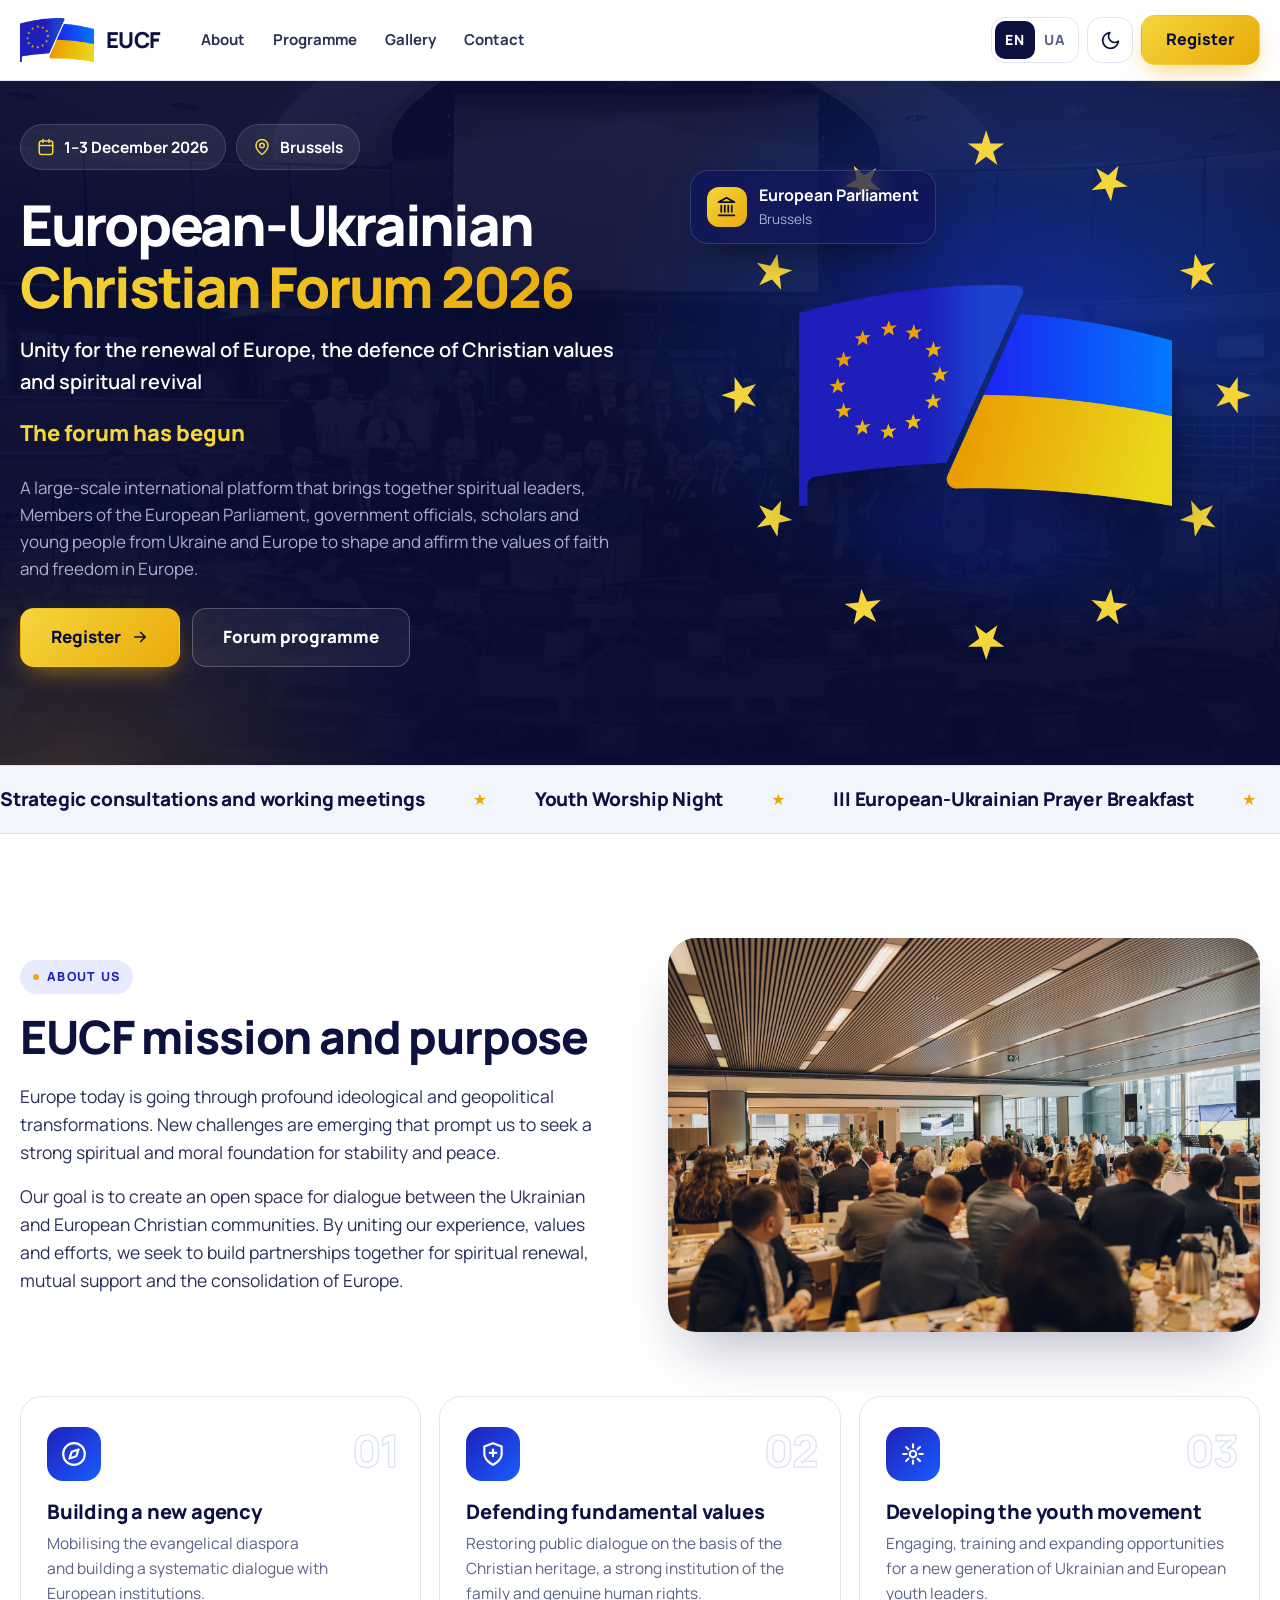
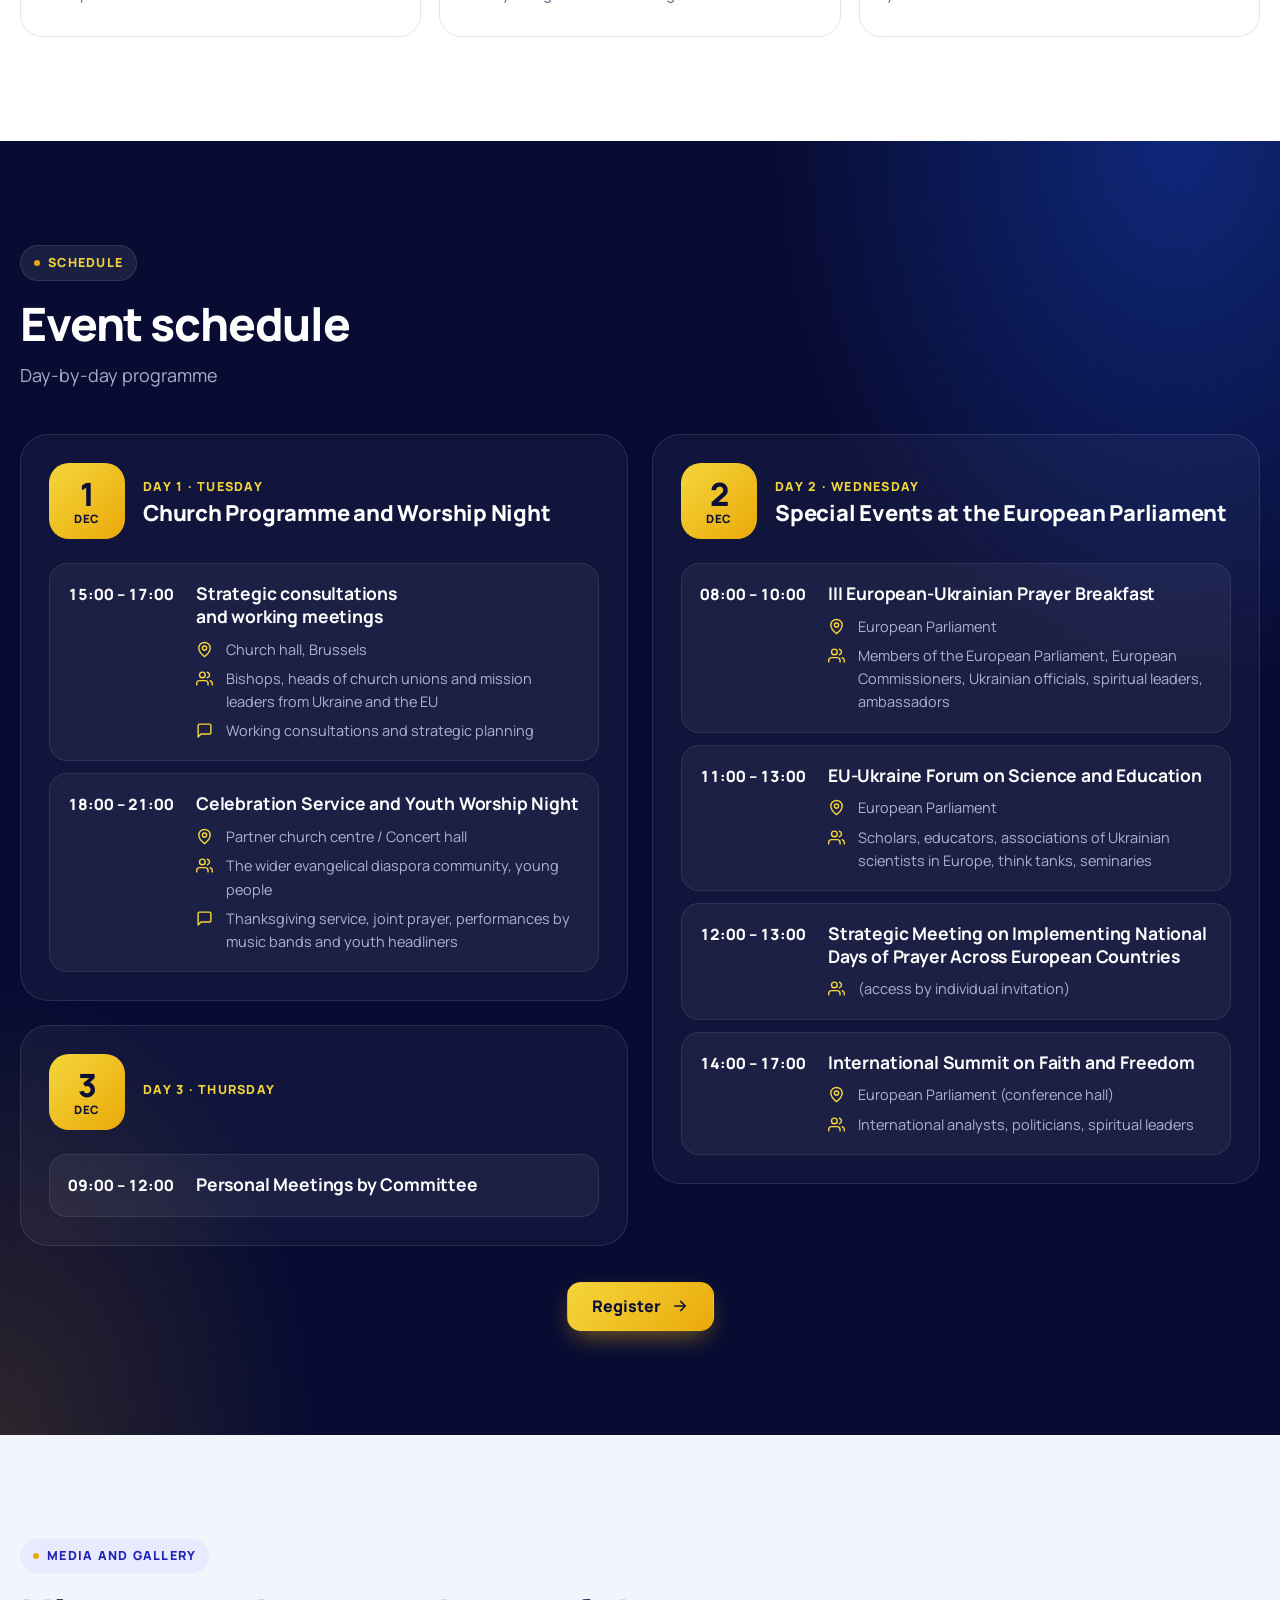
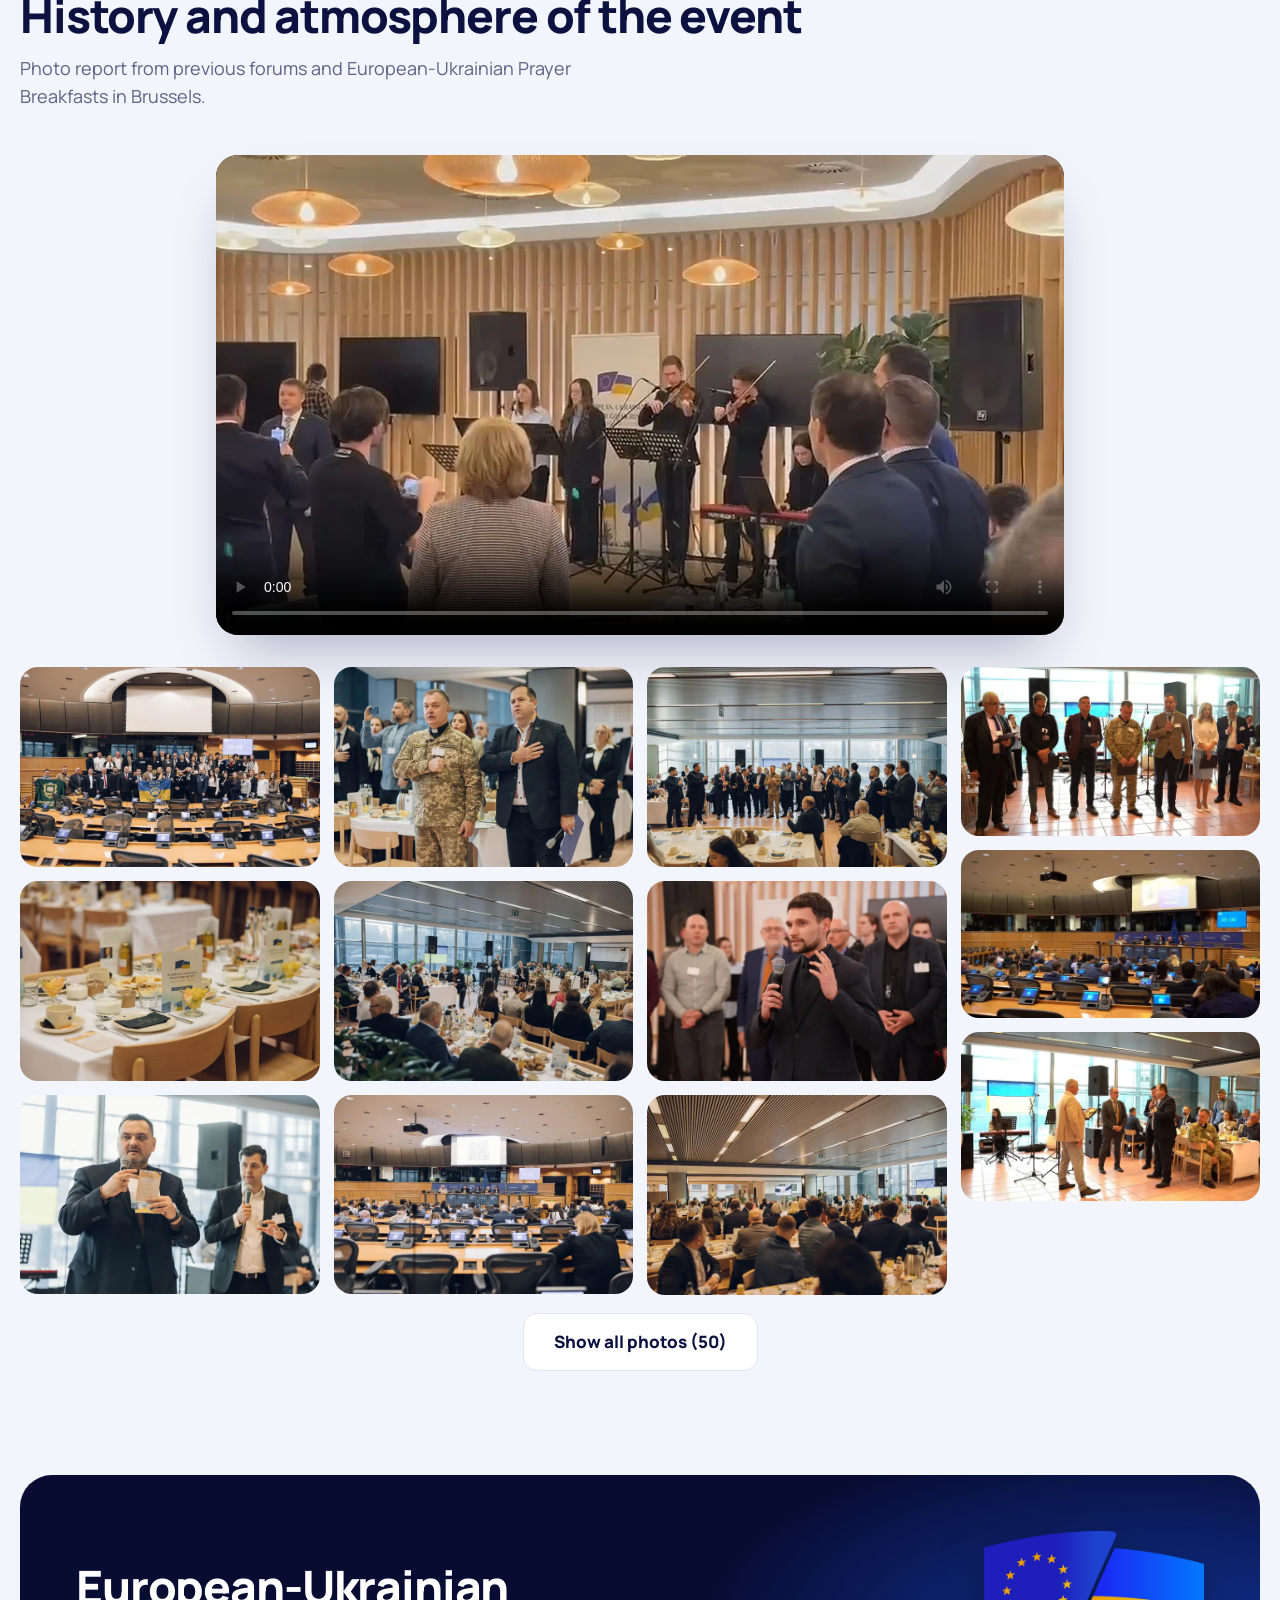
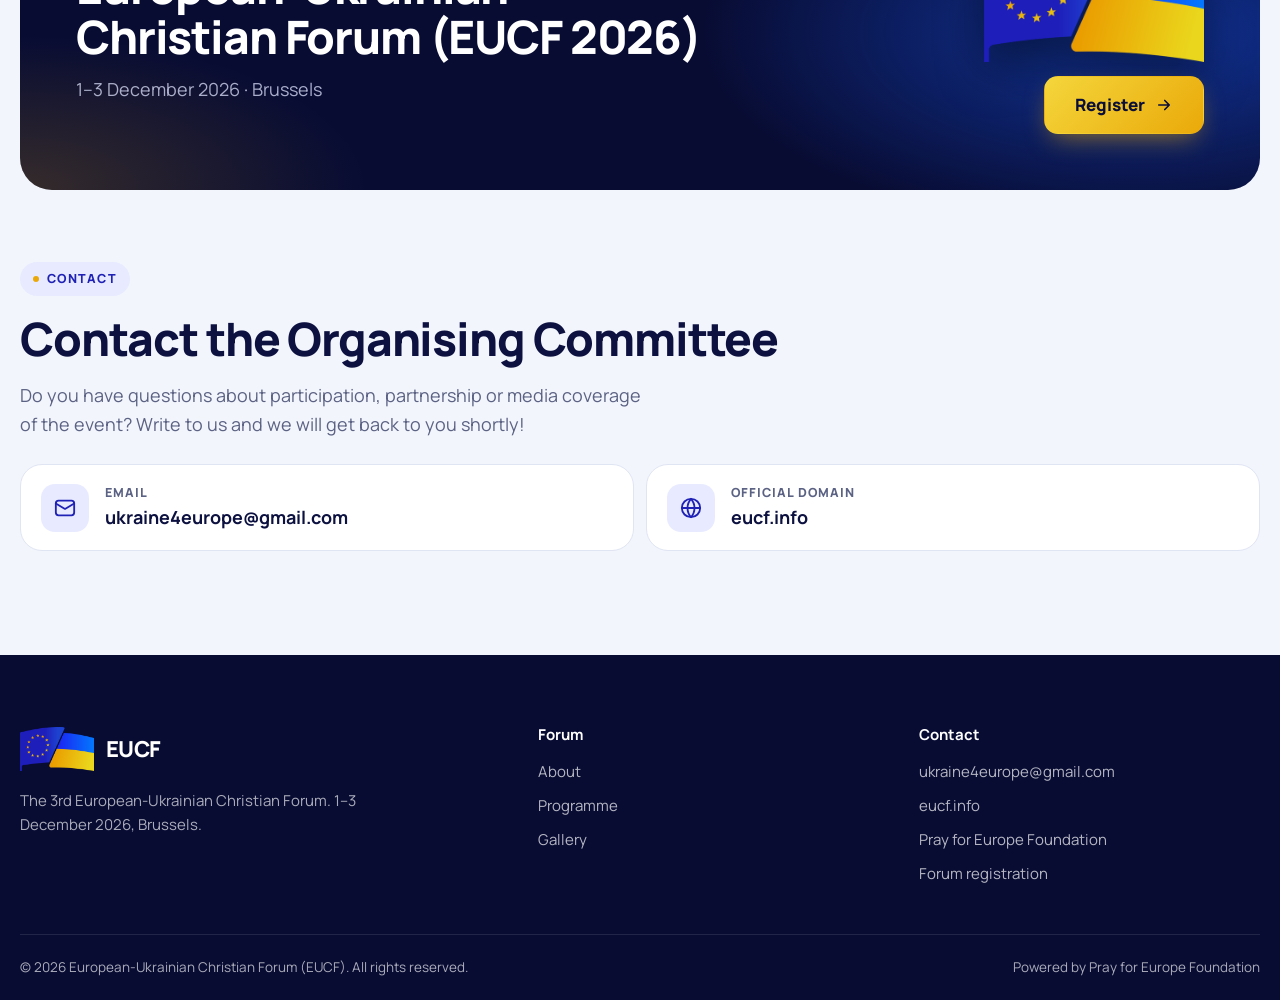
==== commit fd741187: "Contact: use ukraine4europe@gmail.com, hide the feedback form Co-Authored-By: Claude Opus 5.5 <norep" ====
--- a/index.html
+++ b/index.html
@@ -14,7 +14,7 @@
   document.documentElement.classList.add('js');
   try { var t = localStorage.getItem('theme'); if (t === 'dark' || t === 'light') document.documentElement.setAttribute('data-theme', t); } catch (e) {}
 </script>
-<link rel="stylesheet" href="style.css?v=16">
+<link rel="stylesheet" href="style.css?v=20">
 </head>
 <body>
 
@@ -387,43 +387,11 @@
         <h2>Contact the Organising Committee</h2>
         <p>Do you have questions about participation, partnership or media coverage of the event? Write to us and we will get back to you shortly!</p>
         <div class="contact-cards">
-          <a class="contact-card" href="mailto:info@eucf.info"><span class="contact-card__ico"><svg><use href="#i-mail"/></svg></span><span><small>Email</small><b>info@eucf.info</b></span></a>
+          <a class="contact-card" href="mailto:ukraine4europe@gmail.com"><span class="contact-card__ico"><svg><use href="#i-mail"/></svg></span><span><small>Email</small><b>ukraine4europe@gmail.com</b></span></a>
           <a class="contact-card" href="https://eucf.info/"><span class="contact-card__ico"><svg><use href="#i-globe"/></svg></span><span><small>Official domain</small><b>eucf.info</b></span></a>
         </div>
       </div>
 
-      <div class="form-card" data-reveal style="--d:.1s">
-        <form id="contact-form" novalidate data-endpoint="https://formsubmit.co/ajax/info@eucf.info">
-          <div class="form-grid">
-            <div class="field">
-              <label for="f-name">Your name <i>*</i></label>
-              <input id="f-name" name="name" type="text" autocomplete="name" required minlength="2">
-              <span class="err">Please enter your name</span>
-            </div>
-            <div class="field">
-              <label for="f-email">Email <i>*</i></label>
-              <input id="f-email" name="email" type="email" autocomplete="email" required>
-              <span class="err">Please enter a valid email</span>
-            </div>
-            <div class="field">
-              <label for="f-phone">Phone / Telegram</label>
-              <input id="f-phone" name="phone" type="text" autocomplete="tel">
-            </div>
-            <div class="field">
-              <label for="f-org">Organisation or church</label>
-              <input id="f-org" name="organization" type="text" autocomplete="organization">
-            </div>
-            <div class="field full">
-              <label for="f-msg">Message <i>*</i></label>
-              <textarea id="f-msg" name="message" required minlength="5"></textarea>
-              <span class="err">Please write a message</span>
-            </div>
-          </div>
-          <input type="text" name="_honey" tabindex="-1" autocomplete="off" style="position:absolute;left:-9999px" aria-hidden="true">
-          <button class="btn btn--blue btn--lg btn--block" type="submit">Send <svg class="arr"><use href="#i-arrow"/></svg></button>
-          <p class="form-error" role="alert">The message could not be sent. Please try again or write to <a href="mailto:info@eucf.info">info@eucf.info</a>.</p>
-        </form>
-      </div>
     </div>
   </div>
 </section>
@@ -448,7 +416,7 @@
       <div>
         <h4>Contact</h4>
         <ul>
-          <li><a href="mailto:info@eucf.info">info@eucf.info</a></li>
+          <li><a href="mailto:ukraine4europe@gmail.com">ukraine4europe@gmail.com</a></li>
           <li><a href="https://eucf.info/">eucf.info</a></li>
           <li><a href="https://nationaldayofprayer.eu/" data-link="pfe" target="_blank" rel="noopener">Pray for Europe Foundation</a></li>
           <li><a href="#contact" data-register target="_blank" rel="noopener">Forum registration</a></li>
--- a/style.css
+++ b/style.css
@@ -374,6 +374,11 @@
 /* Contact */
 .contact { display: grid; grid-template-columns: .9fr 1.1fr; gap: 48px; align-items: start; }
 .contact > * { min-width: 0; }
+.contact > :only-child { grid-column: 1 / -1; } /* form hidden: contacts take the full width */
+.contact > :only-child > p { max-width: 640px; }
+@media (min-width: 800px) { .contact > :only-child .contact-cards { grid-template-columns: repeat(2, minmax(0, 1fr)); } }
+/* the e-mail is one long word: size it to the card so it never breaks (13.7 = its width in em) */
+@media (max-width: 799px) { .contact .contact-card b { font-size: min(18px, calc((100vw - 138px) / 13.7)); } }
 .contact__info h2 { margin-bottom: 16px; }
 .contact__info > p { font-size: 18px; color: var(--muted); margin-bottom: 26px; }
 .contact-cards { display: grid; gap: 12px; }
@@ -510,6 +515,13 @@
   .lightbox__count { bottom: 24px; }
 }
 
+/* small phones: the e-mail address must not break in the middle */
+@media (max-width: 374px) {
+  .contact-card { padding: 16px; gap: 12px; }
+  .contact-card__ico { width: 40px; height: 40px; }
+  .contact .contact-card b { font-size: min(18px, calc((100vw - 118px) / 13.7)); }
+}
+
 /* very small phones (320 px): header with the EN/UA switch must still fit */
 @media (max-width: 360px) {
   .header__inner { gap: 6px; }
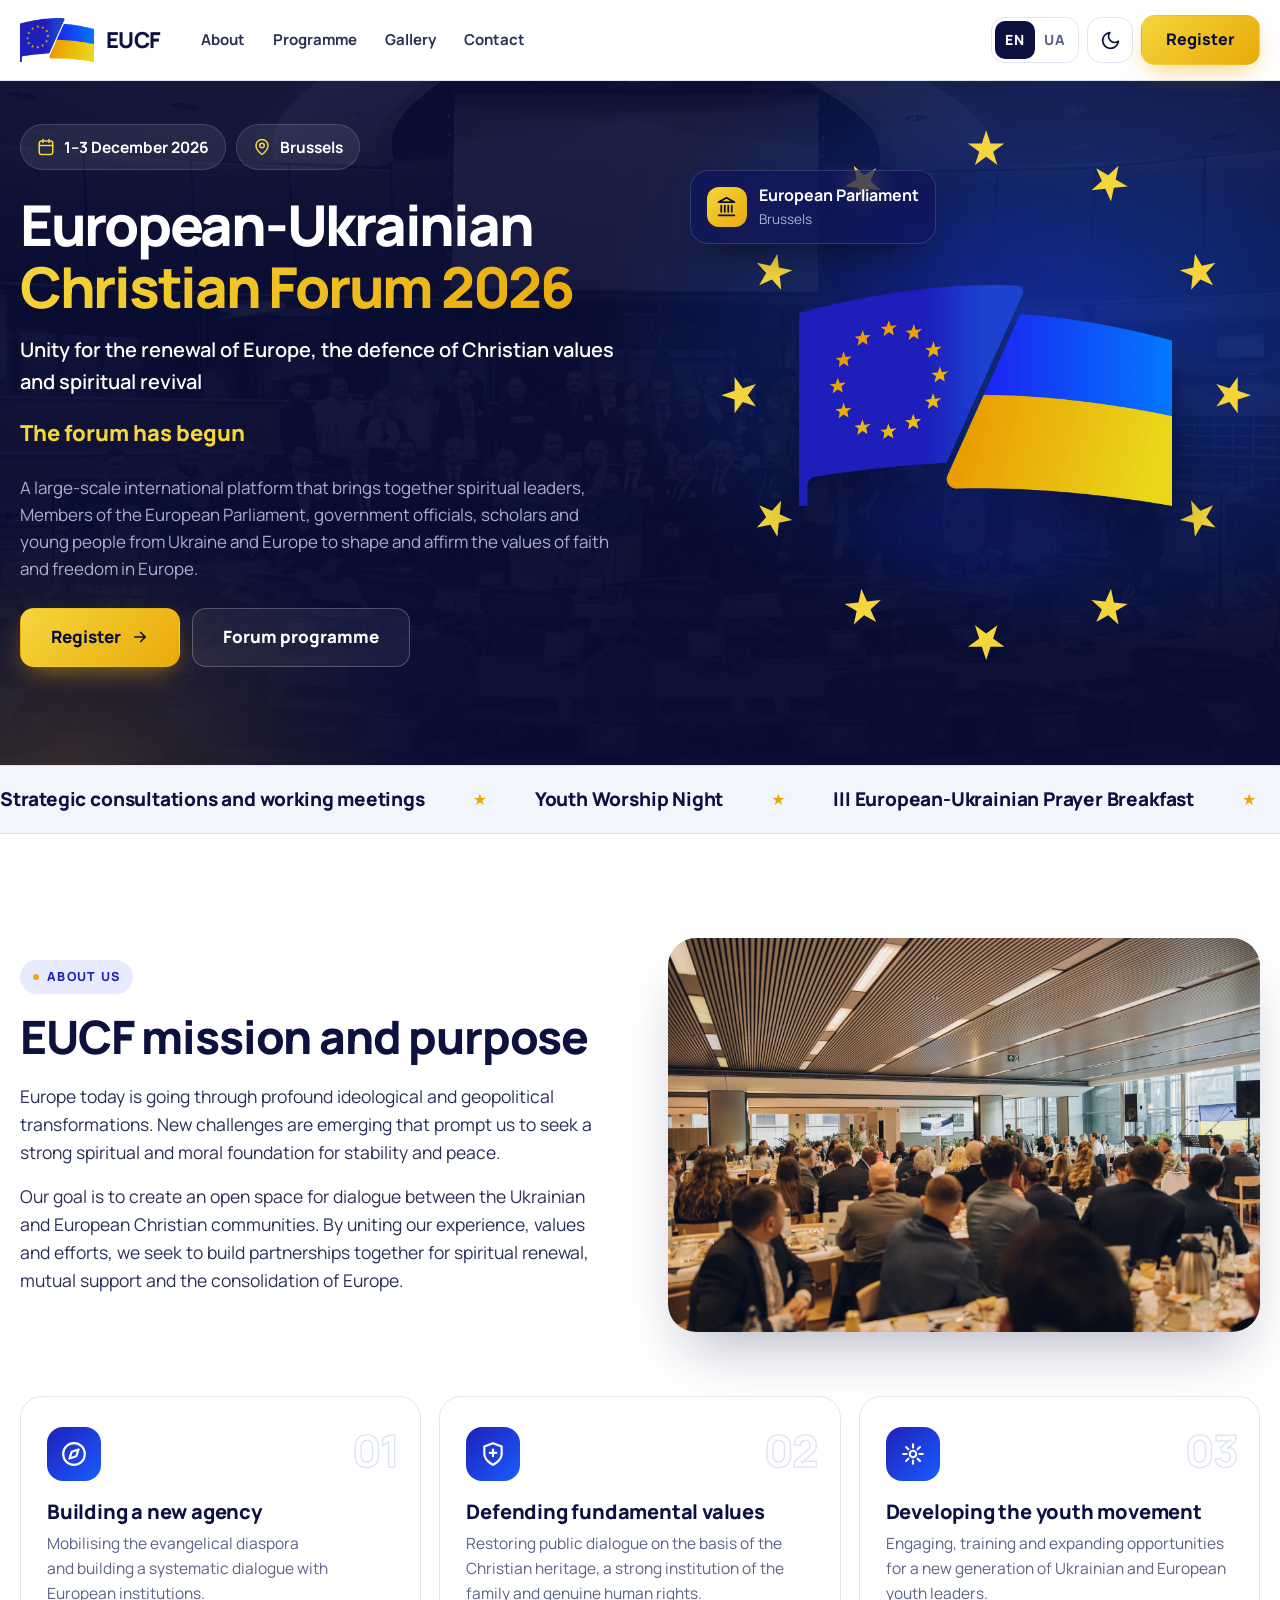
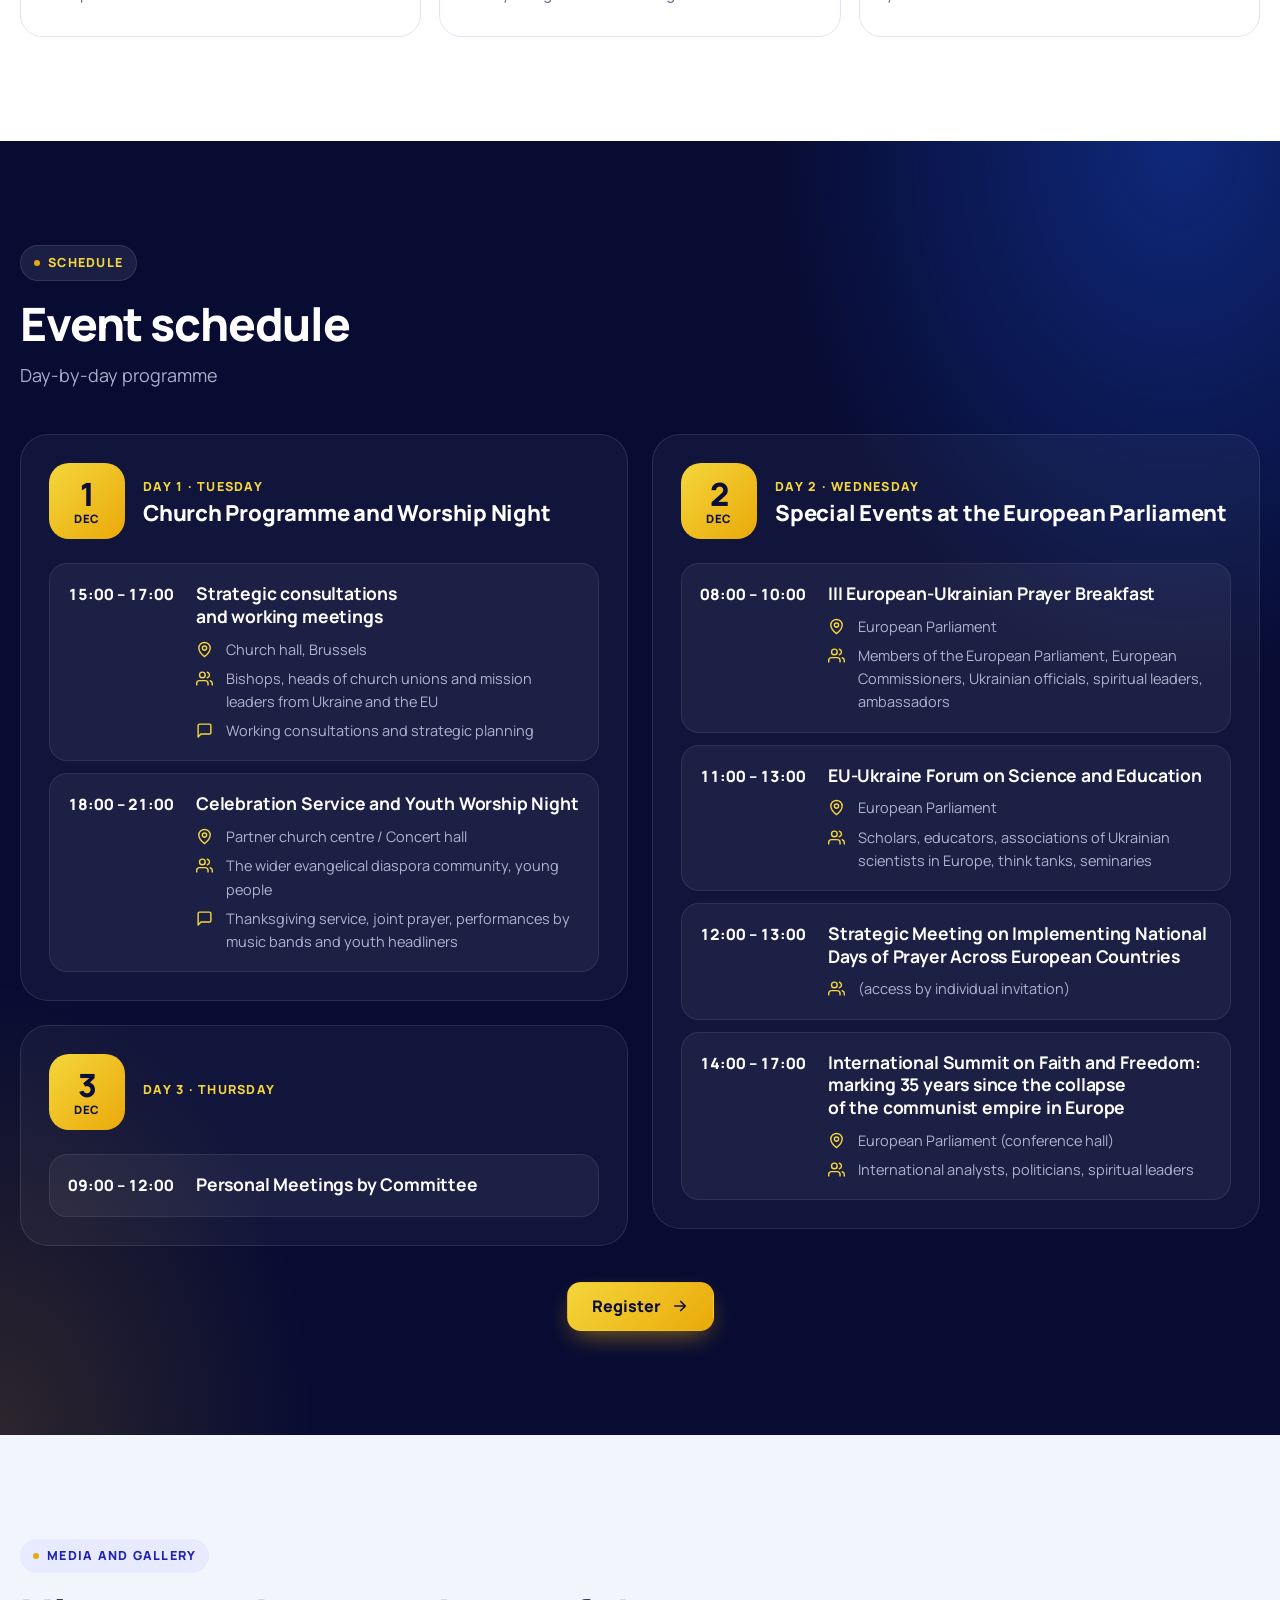
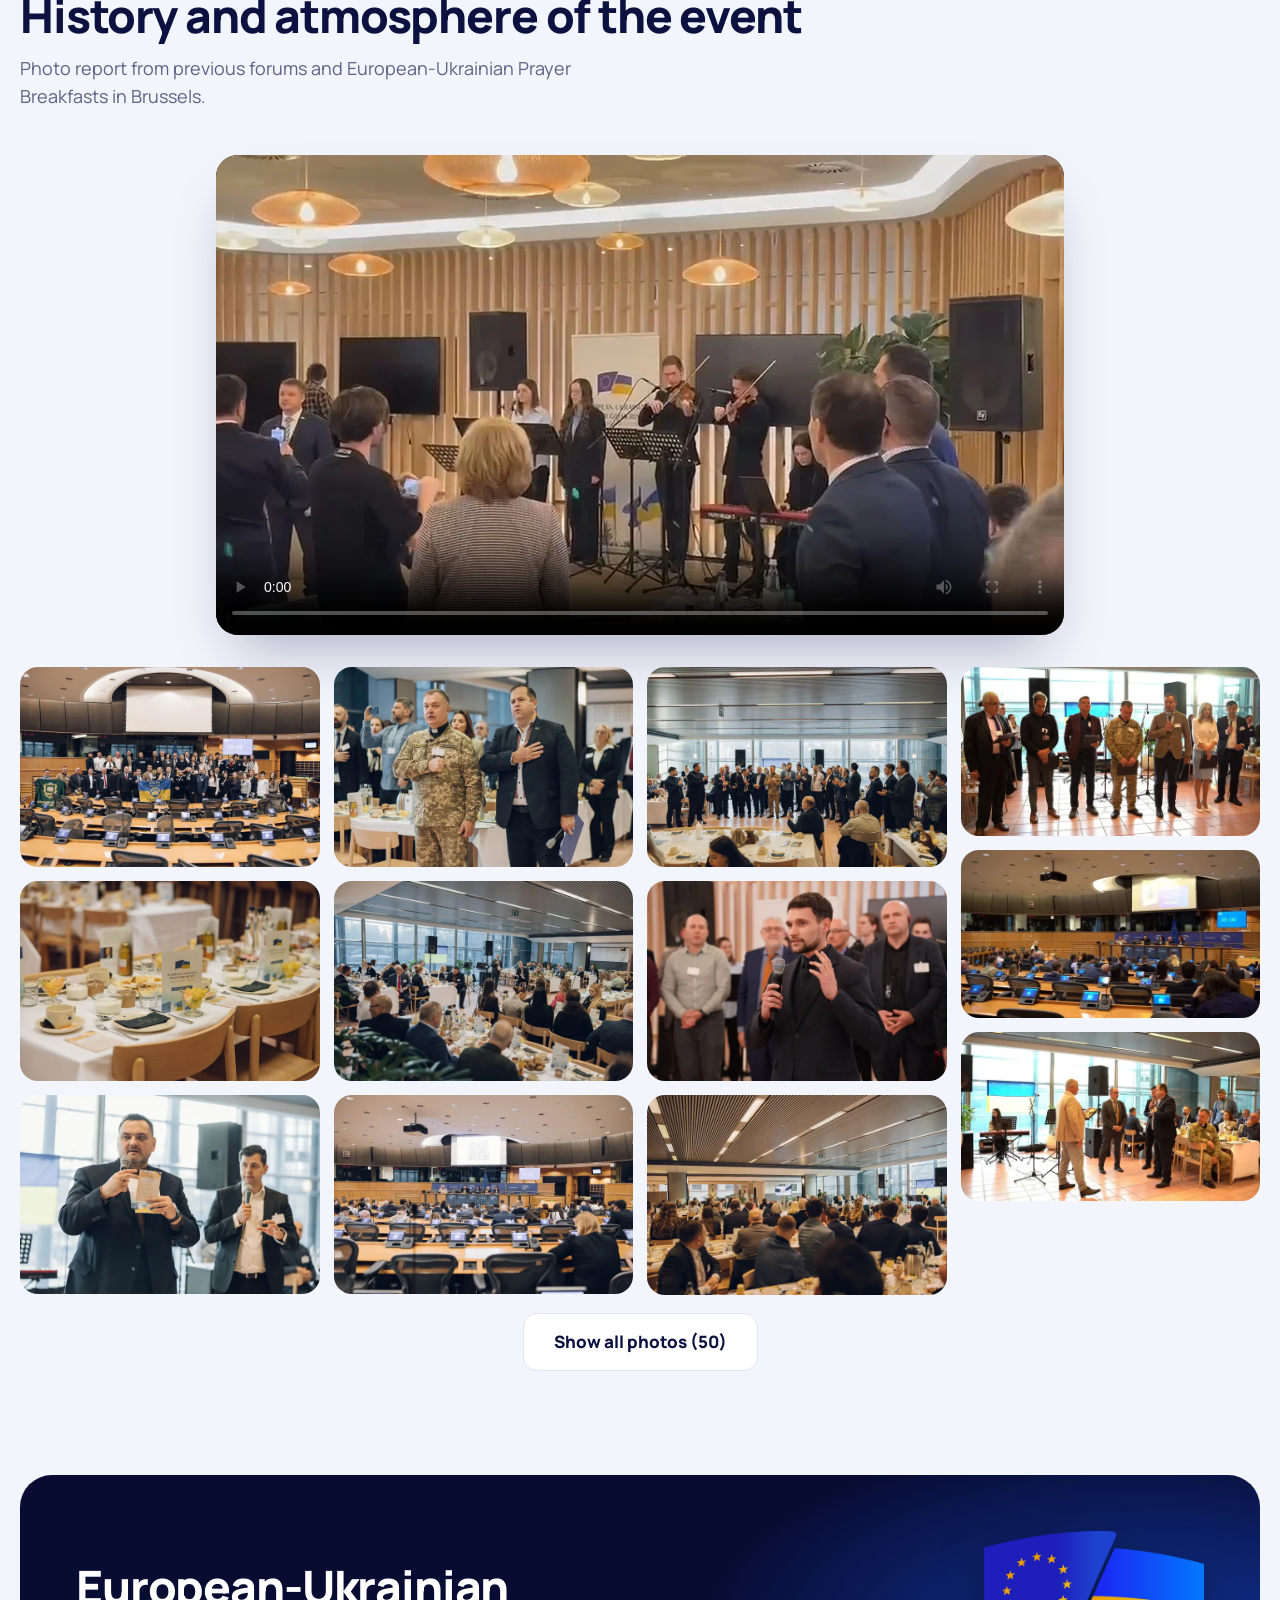
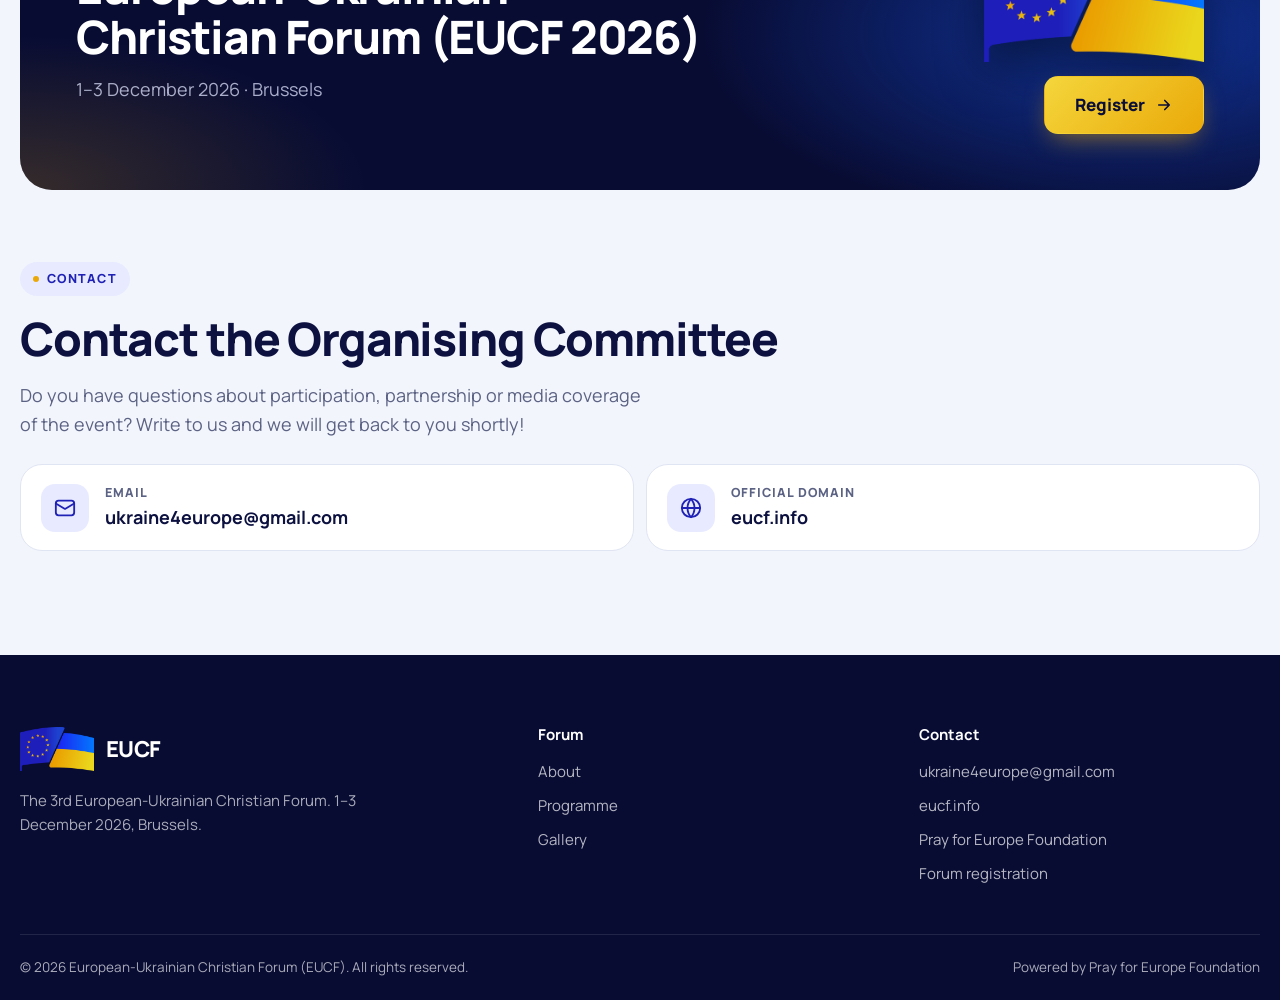
==== commit 6d66f315: "Schedule: add 35-years subtitle to the Faith and Freedom summit Co-Authored-By: Claude Opus 5.5 <nor" ====
--- a/index.html
+++ b/index.html
@@ -263,7 +263,7 @@
           <li class="slot">
             <span class="slot__time">14:00 – 17:00</span>
             <div>
-              <h4>International Summit on Faith and Freedom</h4>
+              <h4>International Summit on Faith and Freedom: marking 35 years since the collapse of the communist empire in Europe</h4>
               <dl>
                 <div><dt><svg aria-label="Location"><use href="#i-pin"/></svg></dt><dd>European Parliament (conference hall)</dd></div>
                 <div><dt><svg aria-label="Participants"><use href="#i-users"/></svg></dt><dd>International analysts, politicians, spiritual leaders</dd></div>
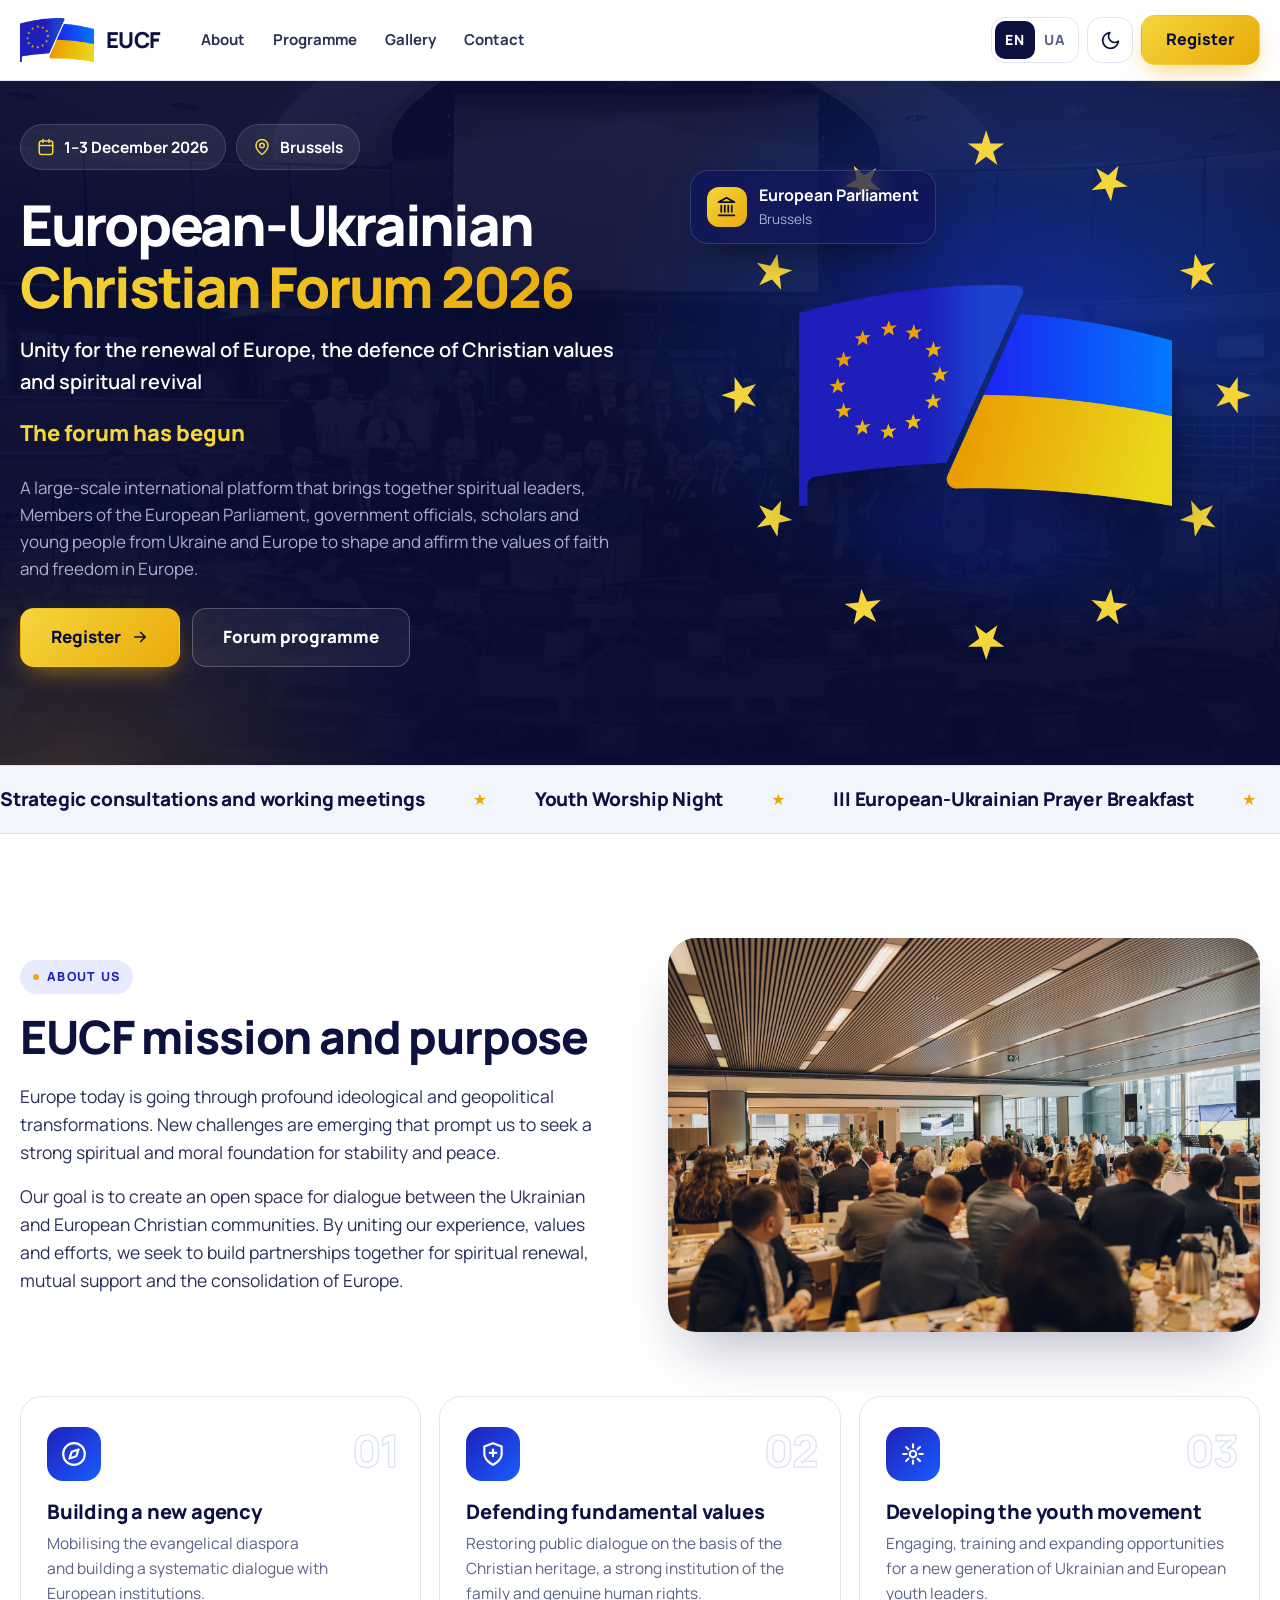
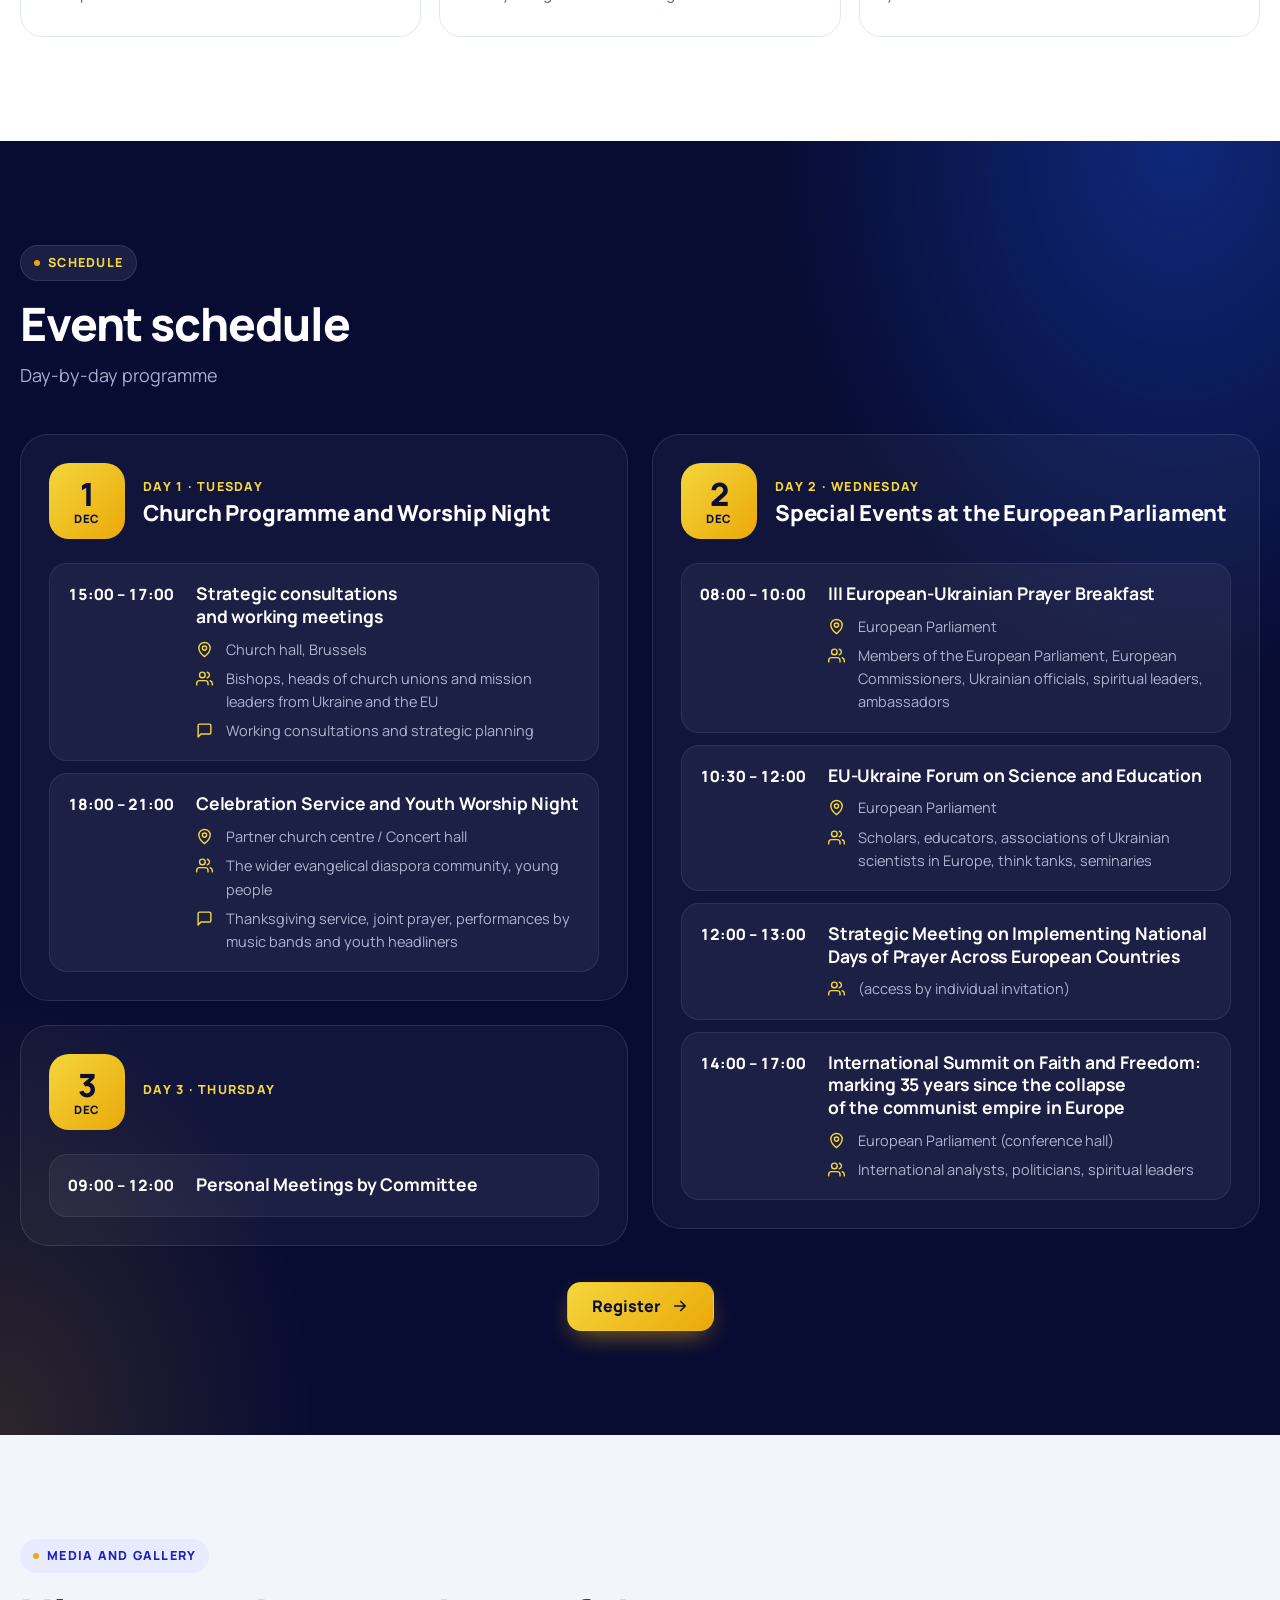
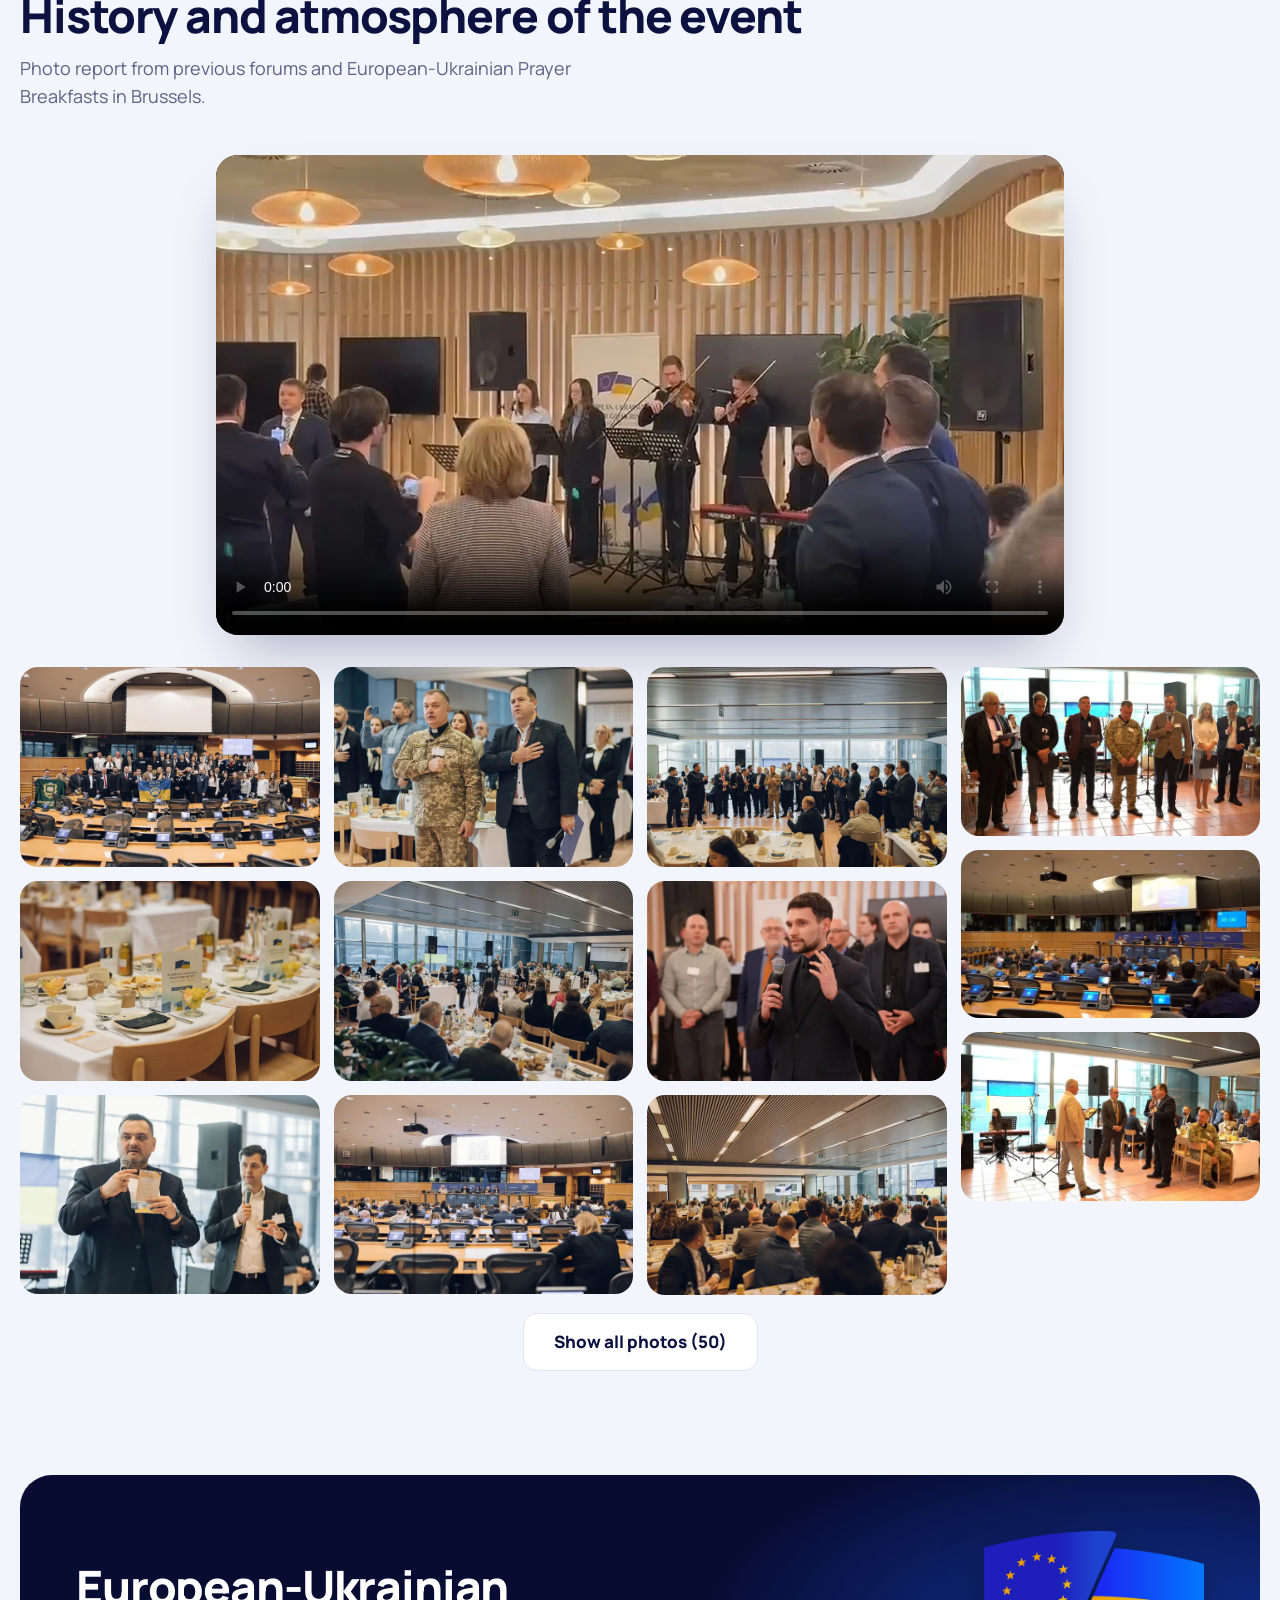
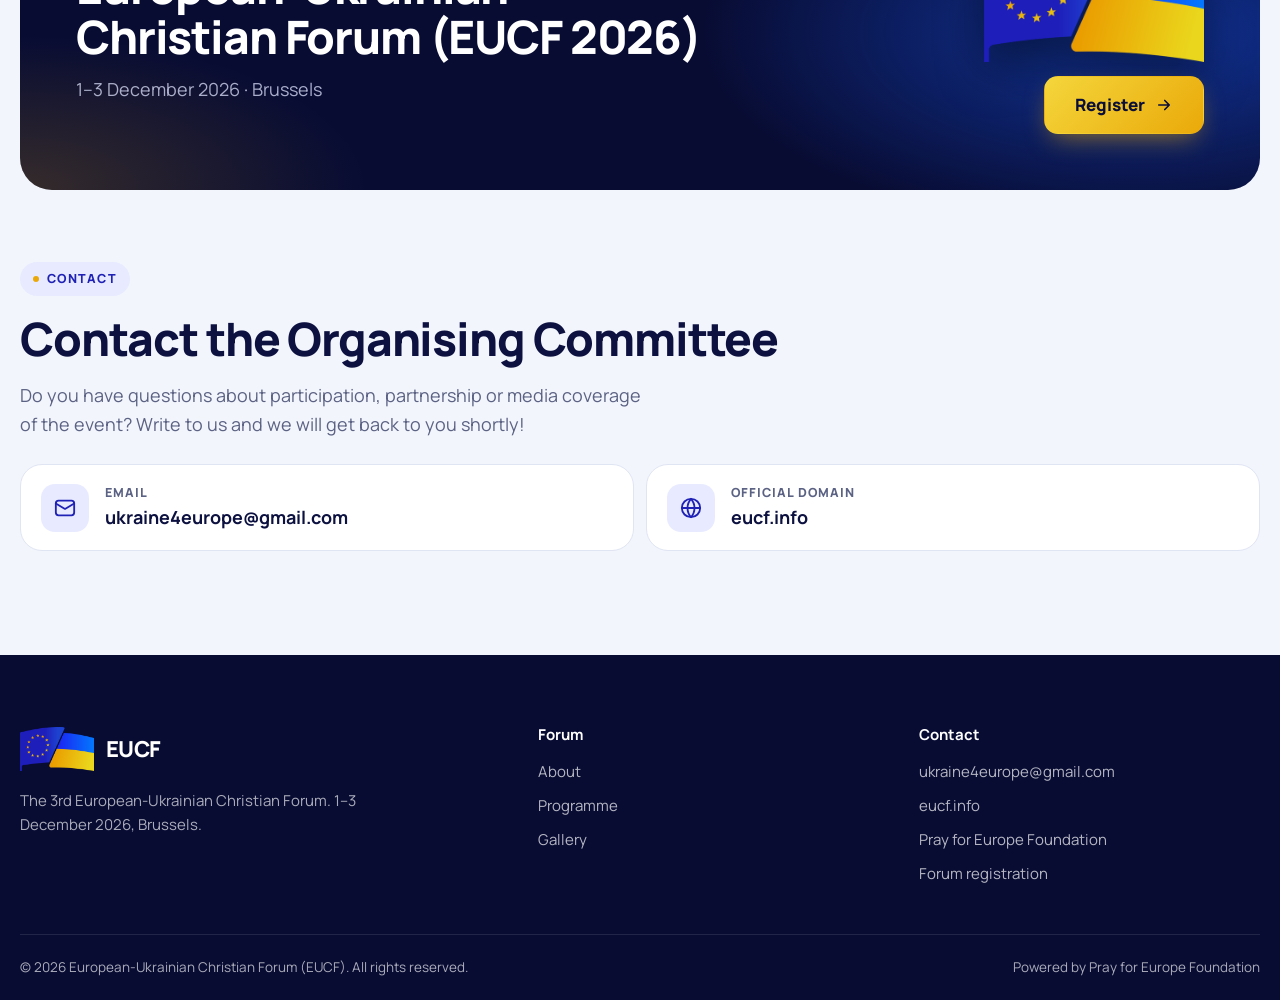
==== commit 6a22508b: "Schedule: science and education forum 10:30-12:00 Co-Authored-By: Claude Opus 5.5 <noreply@anthropic" ====
--- a/index.html
+++ b/index.html
@@ -242,7 +242,7 @@
             </div>
           </li>
           <li class="slot">
-            <span class="slot__time">11:00 – 13:00</span>
+            <span class="slot__time">10:30 – 12:00</span>
             <div>
               <h4>EU-Ukraine Forum on Science and Education</h4>
               <dl>
@@ -263,7 +263,7 @@
           <li class="slot">
             <span class="slot__time">14:00 – 17:00</span>
             <div>
-              <h4>International Summit on Faith and Freedom: marking 35 years since the collapse of the communist empire in Europe</h4>
+              <h4>International Summit on Faith and Freedom: marking 35 years since the collapse of the communist empire in Europe</h4>
               <dl>
                 <div><dt><svg aria-label="Location"><use href="#i-pin"/></svg></dt><dd>European Parliament (conference hall)</dd></div>
                 <div><dt><svg aria-label="Participants"><use href="#i-users"/></svg></dt><dd>International analysts, politicians, spiritual leaders</dd></div>
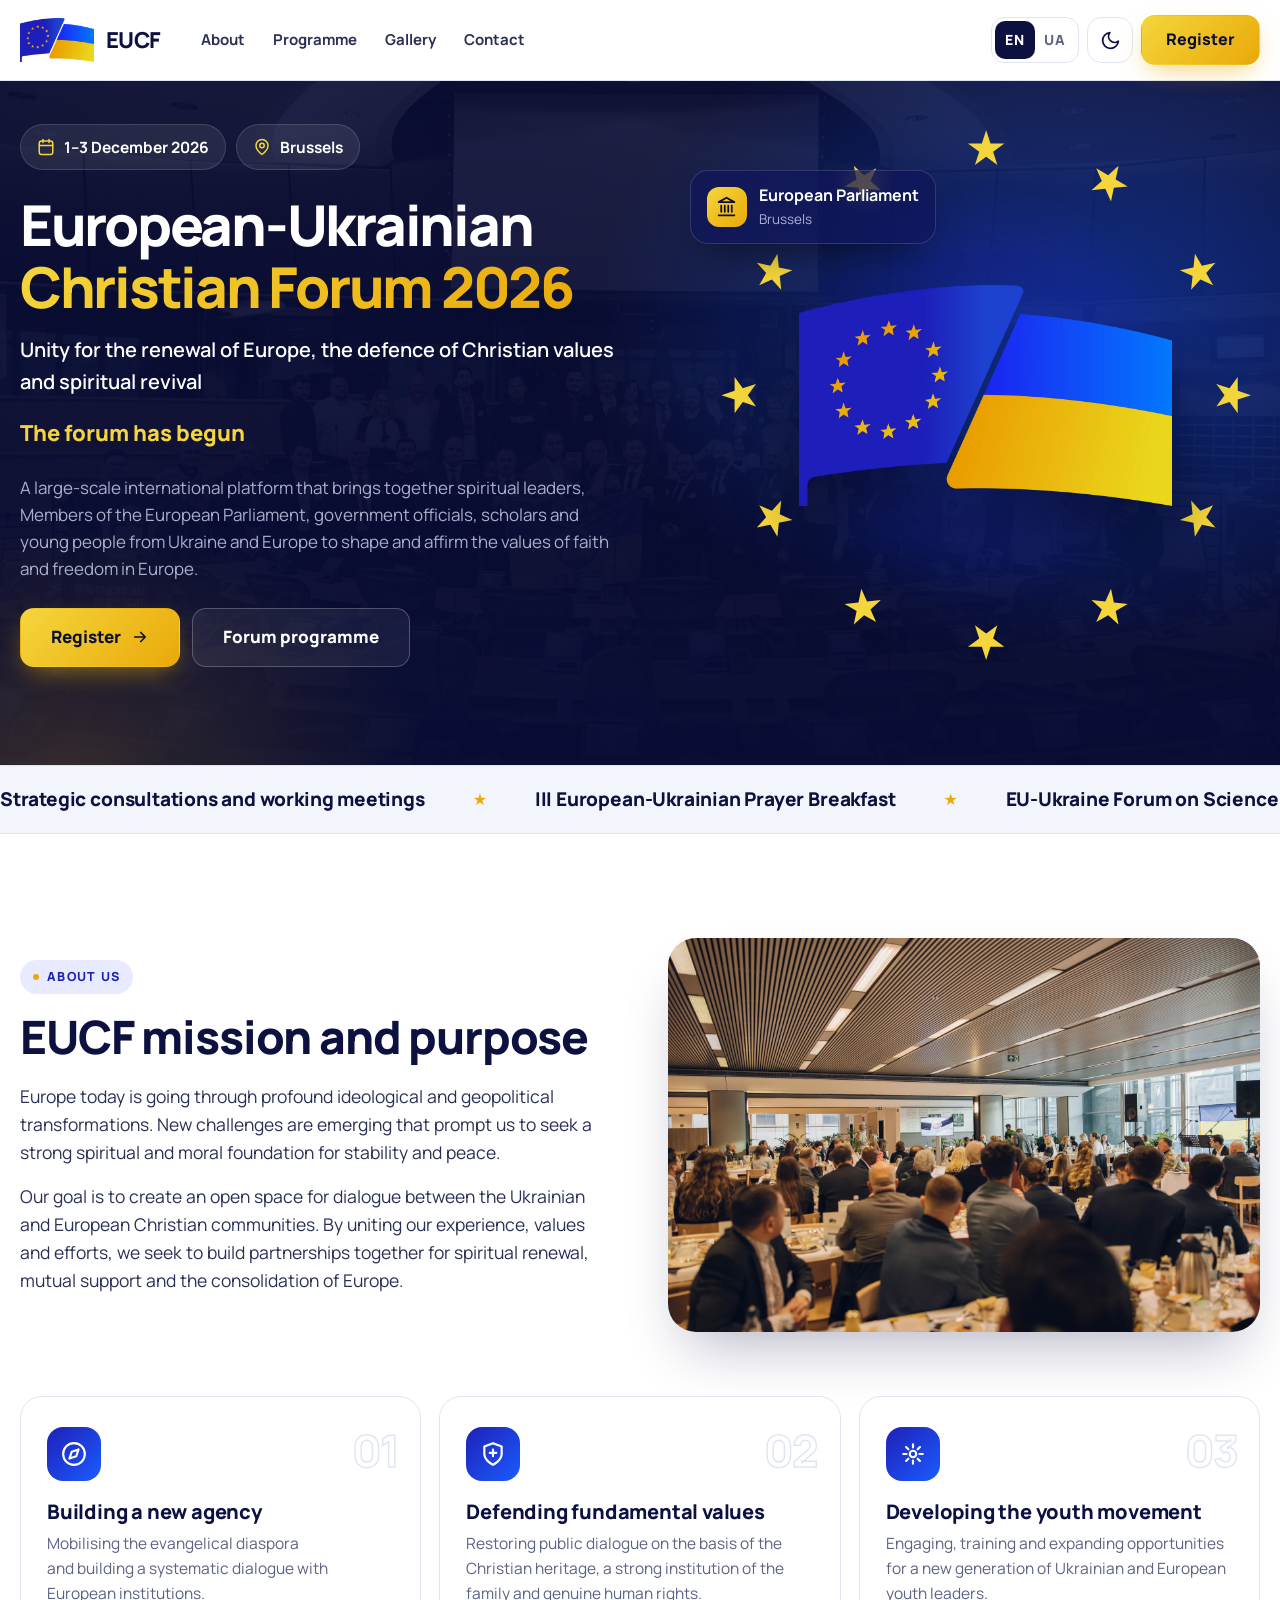
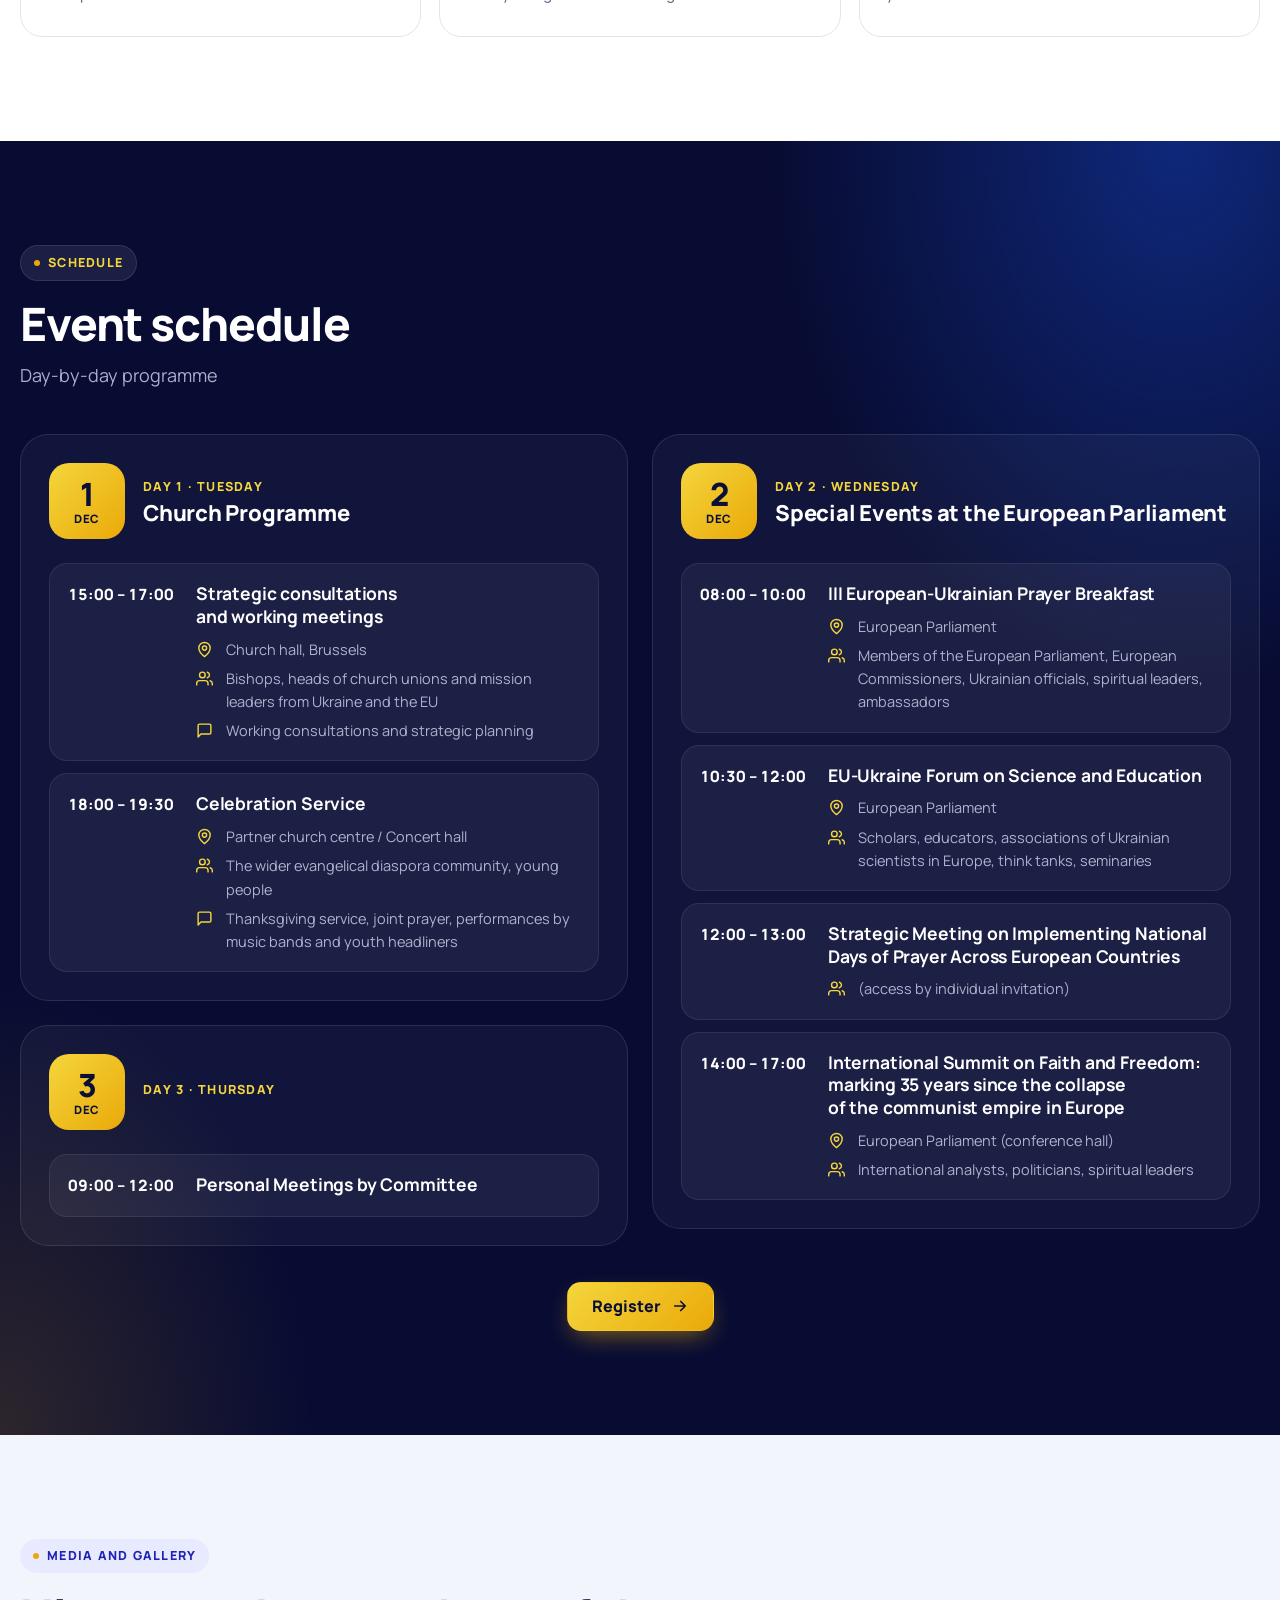
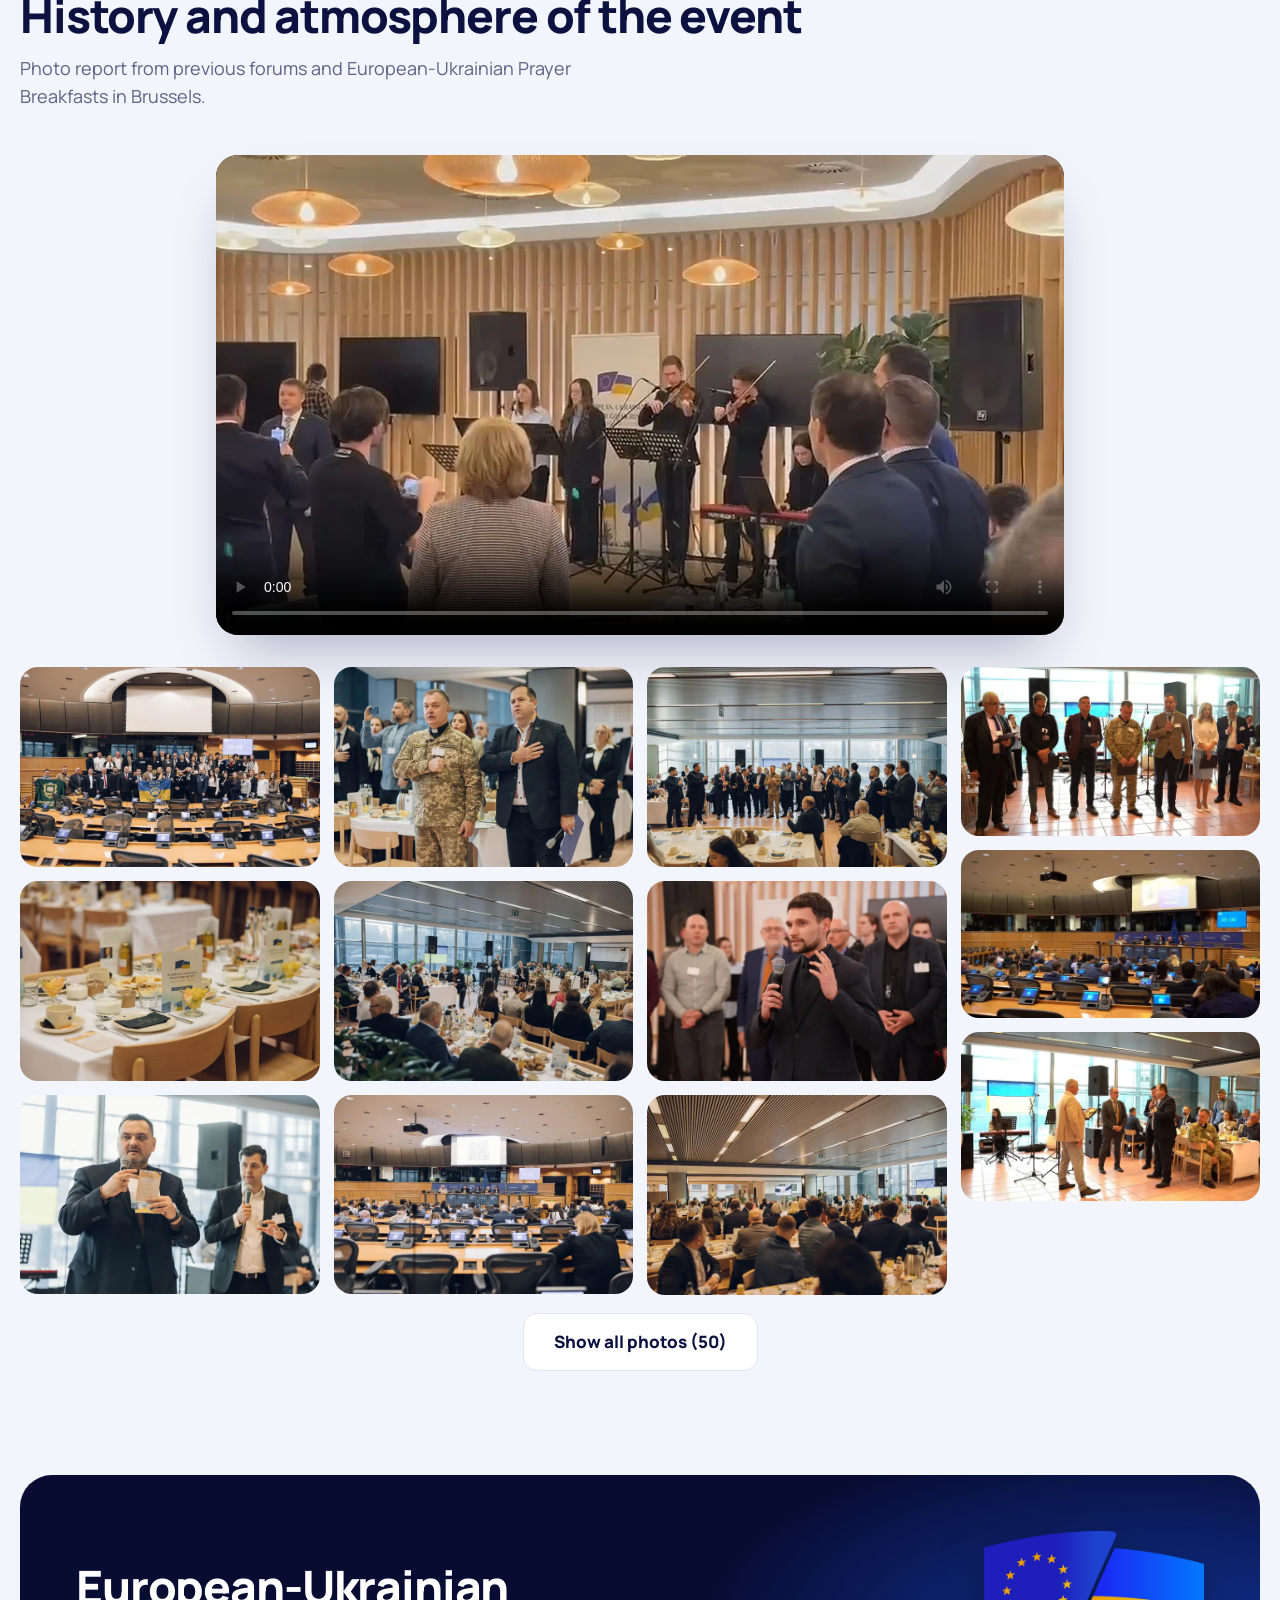
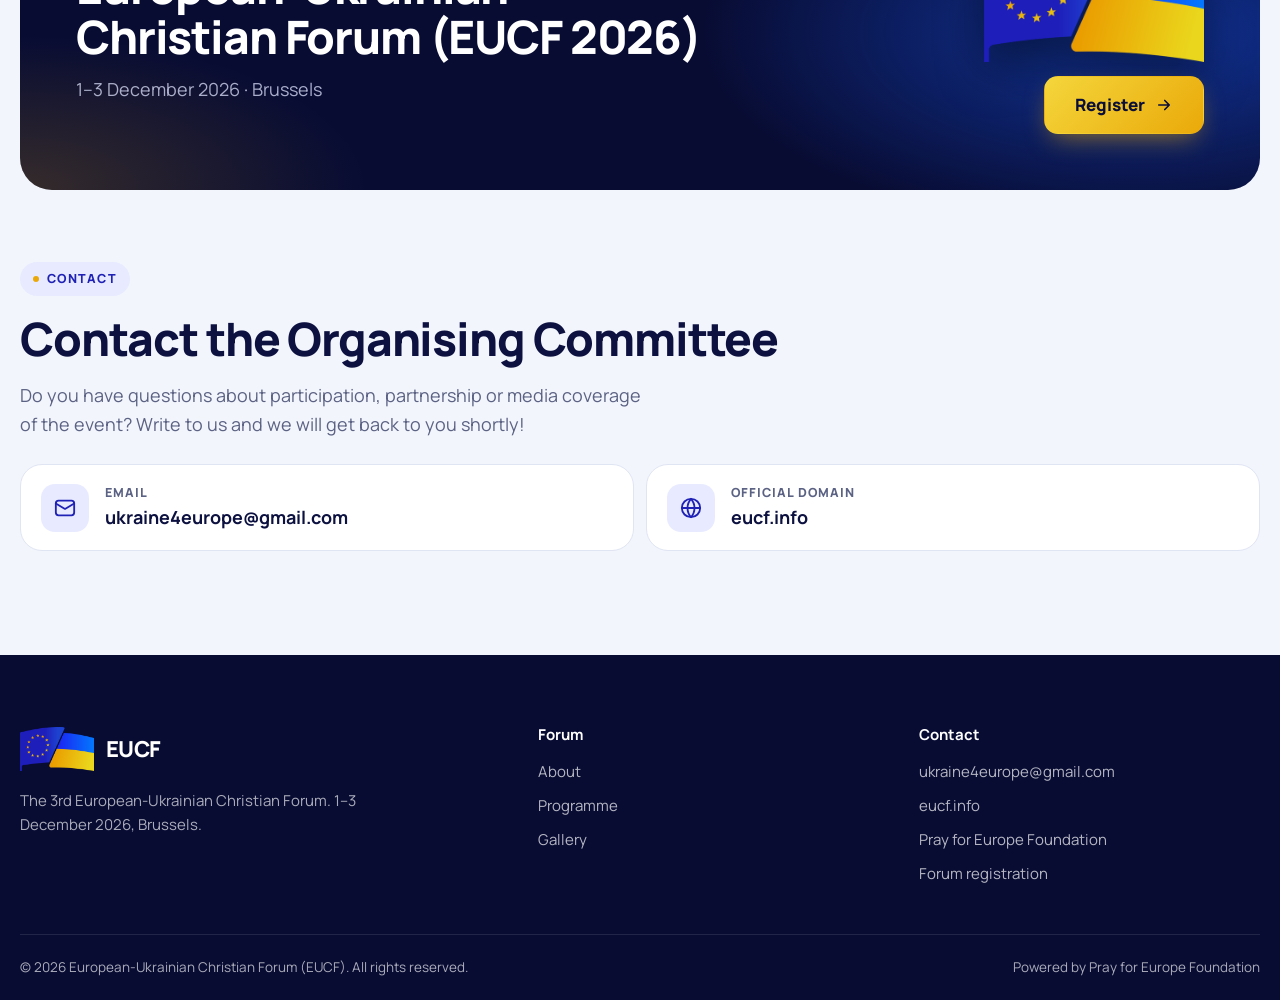
==== commit 752b9804: "Schedule: day 1 evening is the Celebration Service 18:00-19:30, Youth Worship Night removed Ticker k" ====
--- a/index.html
+++ b/index.html
@@ -14,7 +14,7 @@
   document.documentElement.classList.add('js');
   try { var t = localStorage.getItem('theme'); if (t === 'dark' || t === 'light') document.documentElement.setAttribute('data-theme', t); } catch (e) {}
 </script>
-<link rel="stylesheet" href="style.css?v=20">
+<link rel="stylesheet" href="style.css?v=21">
 </head>
 <body>
 
@@ -140,8 +140,8 @@
 
 <div class="marquee" aria-hidden="true">
   <div class="marquee__track">
-    <span>Strategic consultations and working meetings</span><span>Youth Worship Night</span><span>III European-Ukrainian Prayer Breakfast</span><span>EU-Ukraine Forum on Science and Education</span><span>International Summit on Faith and Freedom</span>
-    <span>Strategic consultations and working meetings</span><span>Youth Worship Night</span><span>III European-Ukrainian Prayer Breakfast</span><span>EU-Ukraine Forum on Science and Education</span><span>International Summit on Faith and Freedom</span>
+    <span>Strategic consultations and working meetings</span><span>III European-Ukrainian Prayer Breakfast</span><span>EU-Ukraine Forum on Science and Education</span><span>International Summit on Faith and Freedom</span><span>Strategic consultations and working meetings</span><span>III European-Ukrainian Prayer Breakfast</span><span>EU-Ukraine Forum on Science and Education</span><span>International Summit on Faith and Freedom</span>
+    <span>Strategic consultations and working meetings</span><span>III European-Ukrainian Prayer Breakfast</span><span>EU-Ukraine Forum on Science and Education</span><span>International Summit on Faith and Freedom</span><span>Strategic consultations and working meetings</span><span>III European-Ukrainian Prayer Breakfast</span><span>EU-Ukraine Forum on Science and Education</span><span>International Summit on Faith and Freedom</span>
   </div>
 </div>
 
@@ -197,7 +197,7 @@
       <article class="day" data-reveal>
         <header class="day__head">
           <div class="day__date"><b>1</b><small>Dec</small></div>
-          <div><small>Day 1 · Tuesday</small><h3>Church Programme and Worship Night</h3></div>
+          <div><small>Day 1 · Tuesday</small><h3>Church Programme</h3></div>
         </header>
         <ol class="slots">
           <li class="slot">
@@ -212,9 +212,9 @@
             </div>
           </li>
           <li class="slot">
-            <span class="slot__time">18:00 – 21:00</span>
-            <div>
-              <h4>Celebration Service and Youth Worship Night</h4>
+            <span class="slot__time">18:00 – 19:30</span>
+            <div>
+              <h4>Celebration Service</h4>
               <dl>
                 <div><dt><svg aria-label="Location"><use href="#i-pin"/></svg></dt><dd>Partner church centre / Concert hall</dd></div>
                 <div><dt><svg aria-label="Participants"><use href="#i-users"/></svg></dt><dd>The wider evangelical diaspora community, young people</dd></div>
--- a/style.css
+++ b/style.css
@@ -250,7 +250,7 @@
 
 /* Marquee */
 .marquee { border-block: 1px solid var(--line); background: var(--bg-alt); overflow: hidden; padding: 18px 0; }
-.marquee__track { display: flex; gap: 48px; width: max-content; animation: marquee 40s linear infinite; }
+.marquee__track { display: flex; gap: 48px; width: max-content; animation: marquee 80s linear infinite; /* each half holds the list twice, so it is wider than a 2560 screen */ }
 .marquee:hover .marquee__track { animation-play-state: paused; }
 .marquee__track span { display: inline-flex; align-items: center; font-weight: 800; font-size: 19px; color: var(--heading); white-space: nowrap; letter-spacing: -.01em; }
 .marquee__track span::after { content: "★"; color: var(--accent); font-size: 16px; margin-left: 48px; }
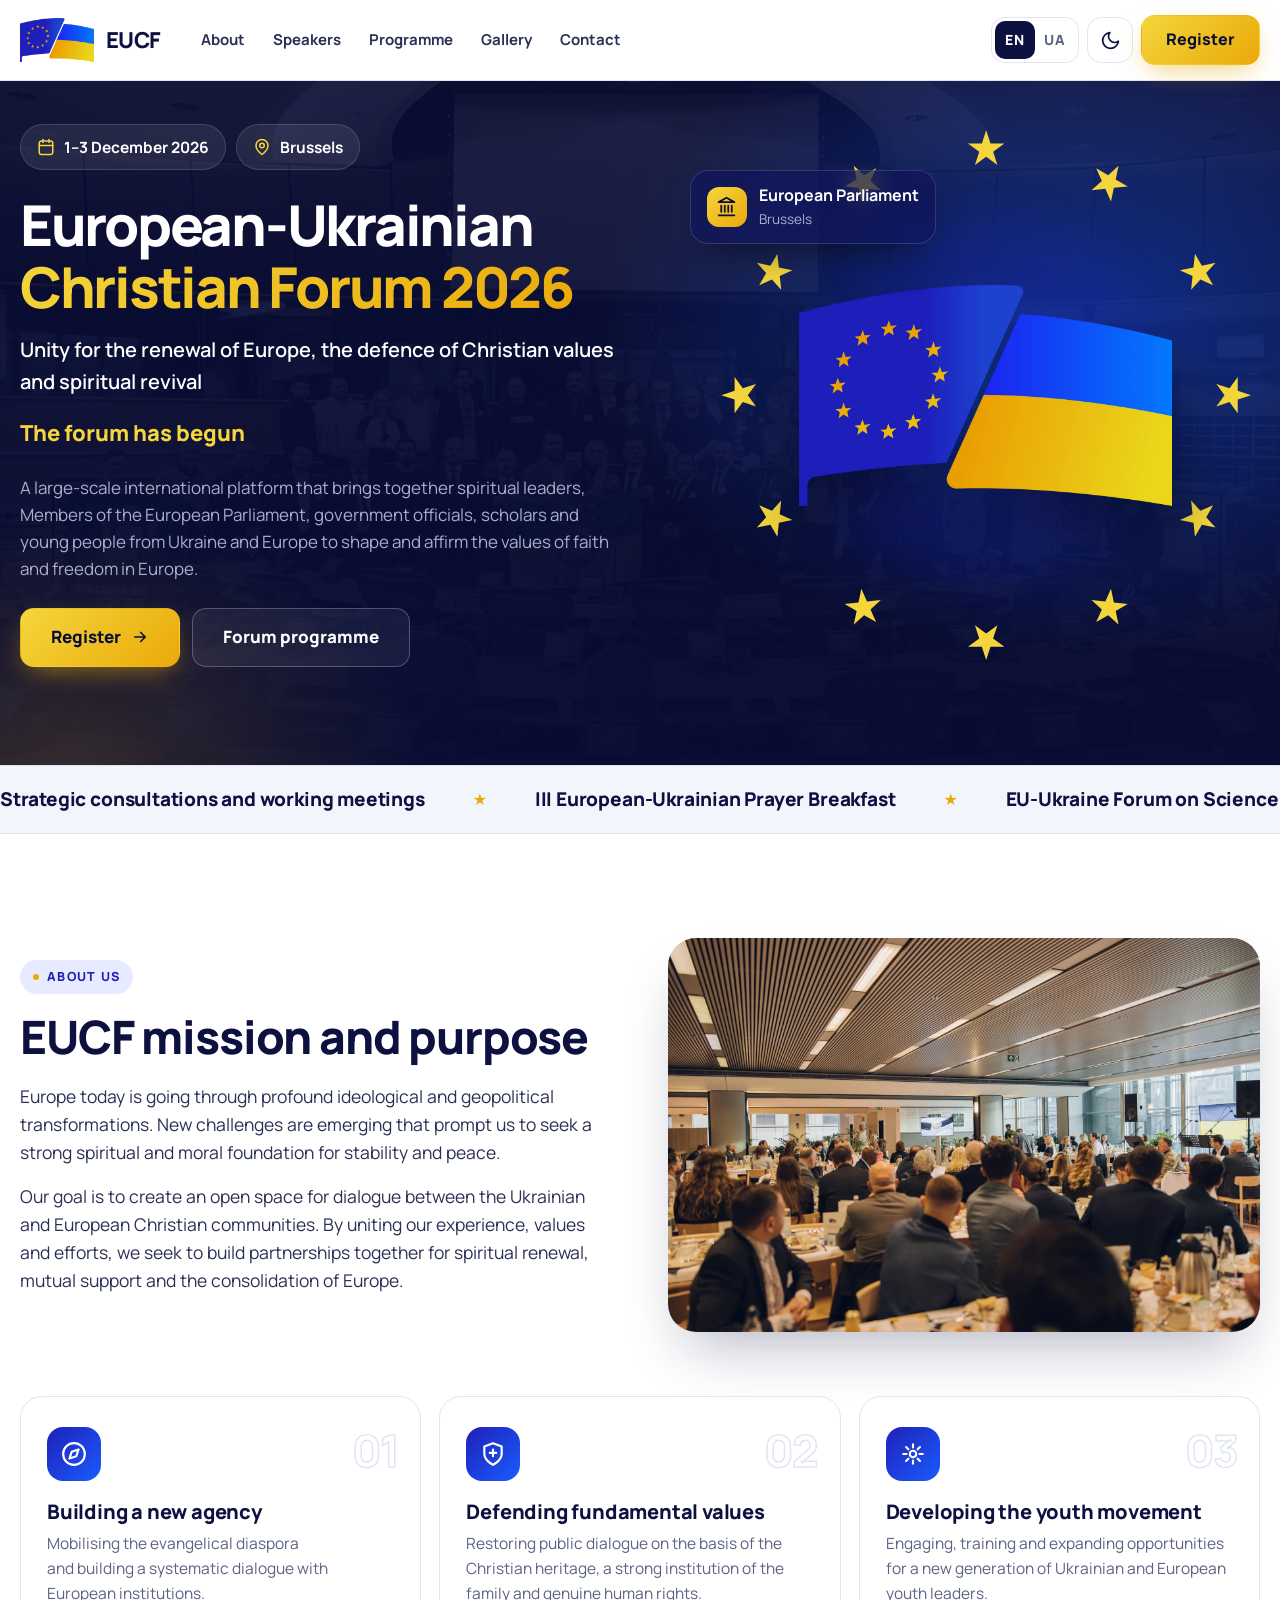
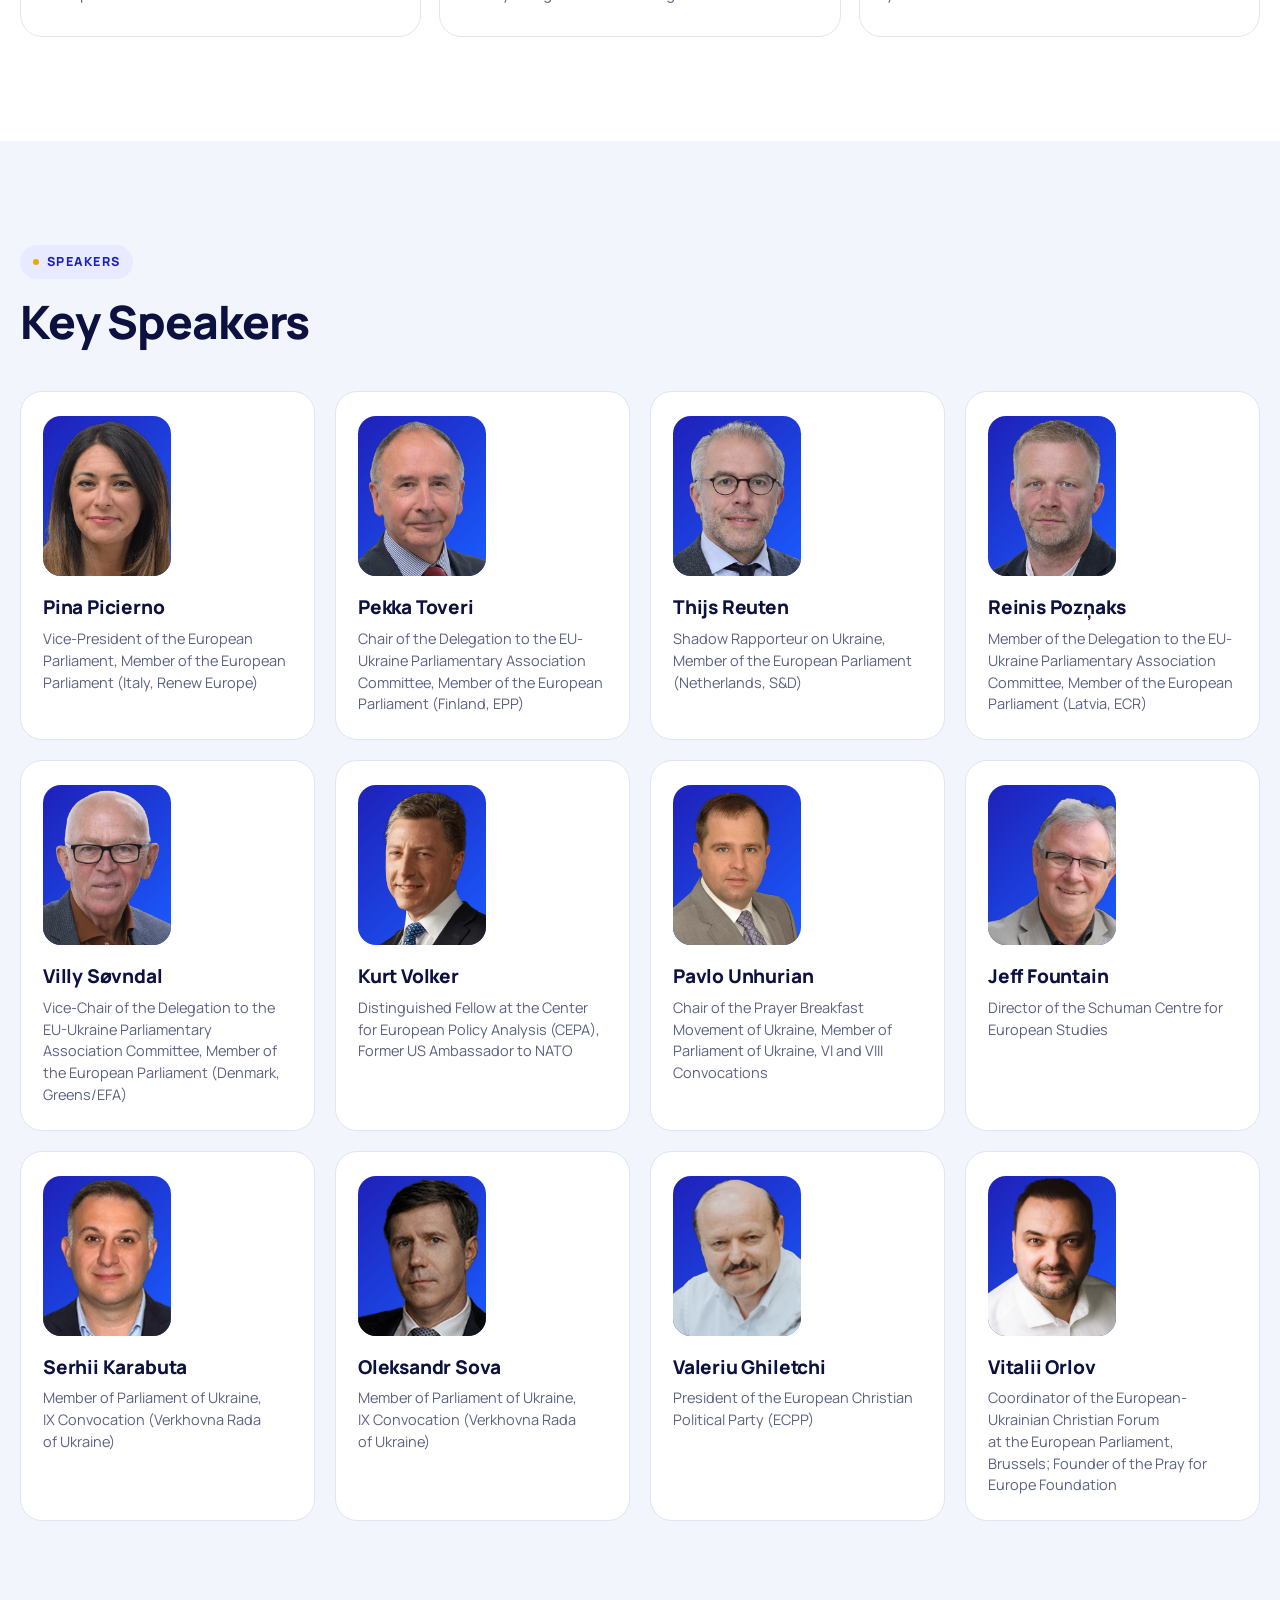
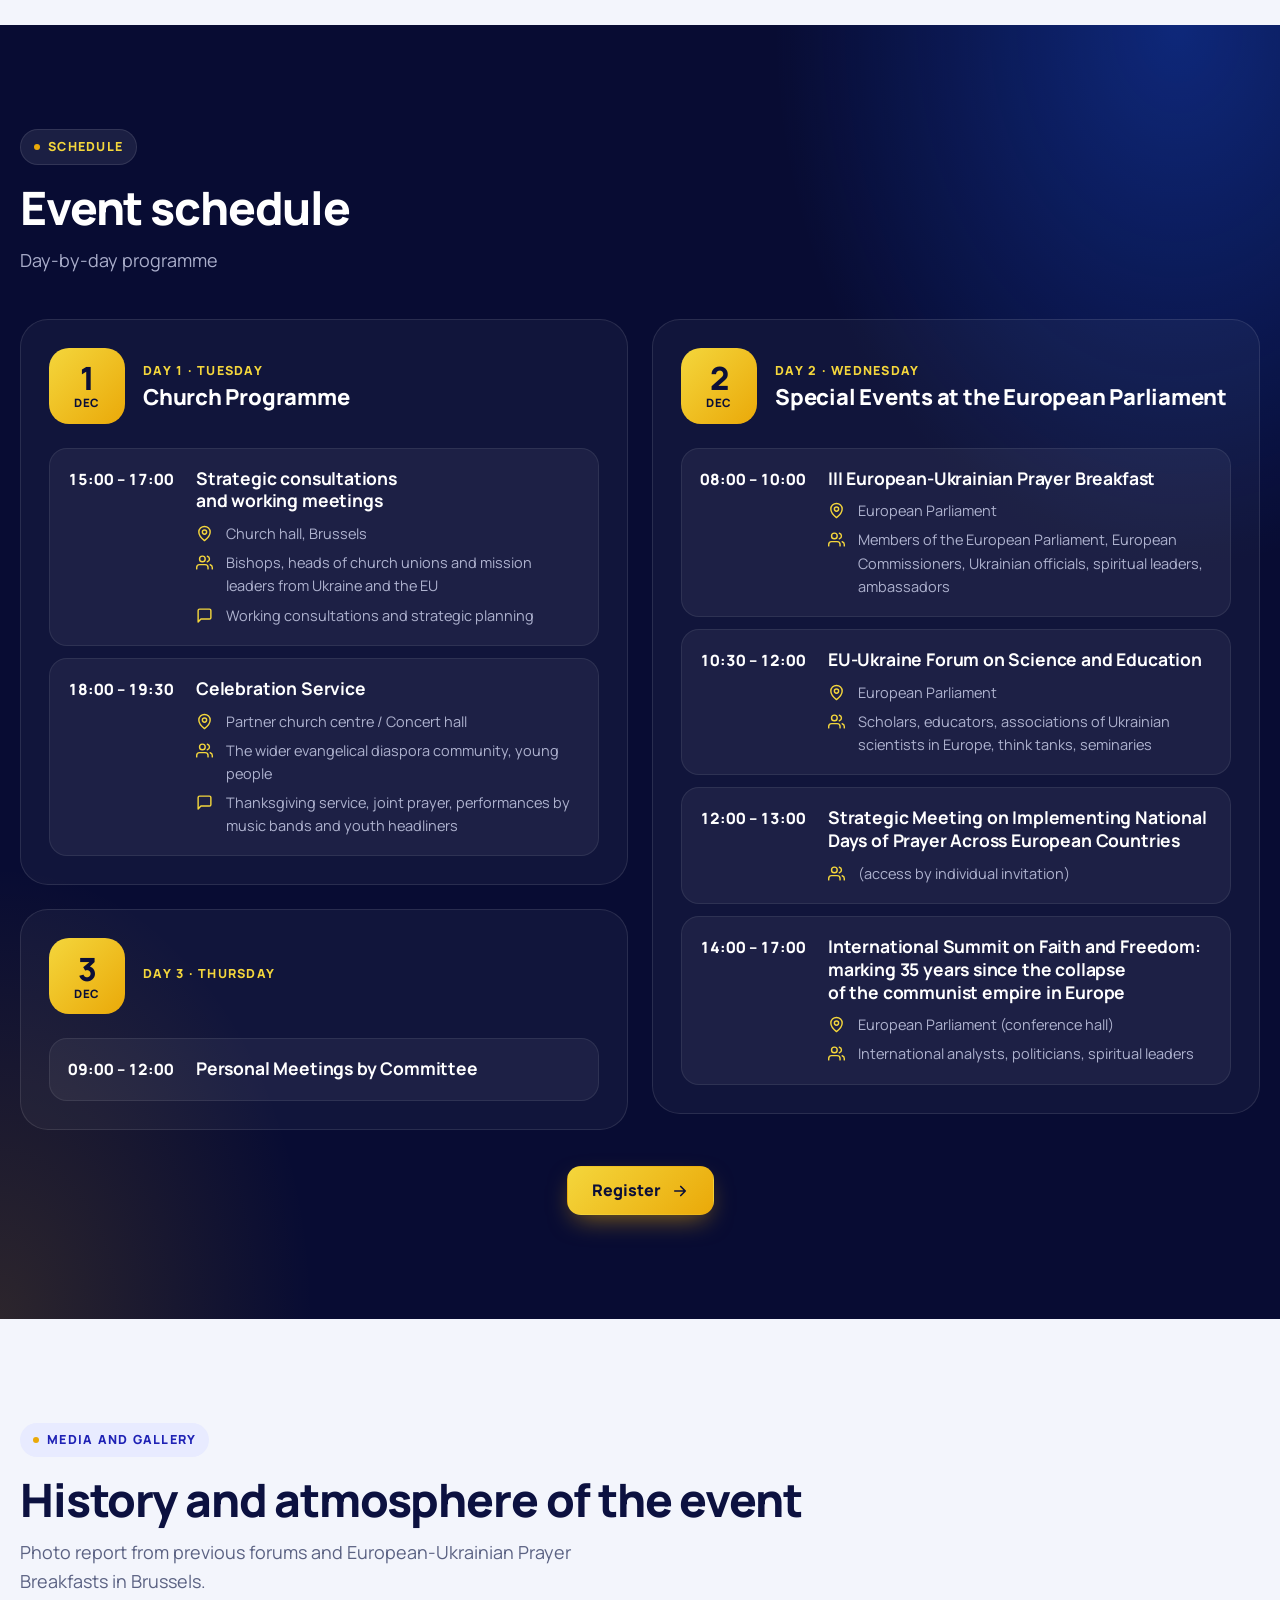
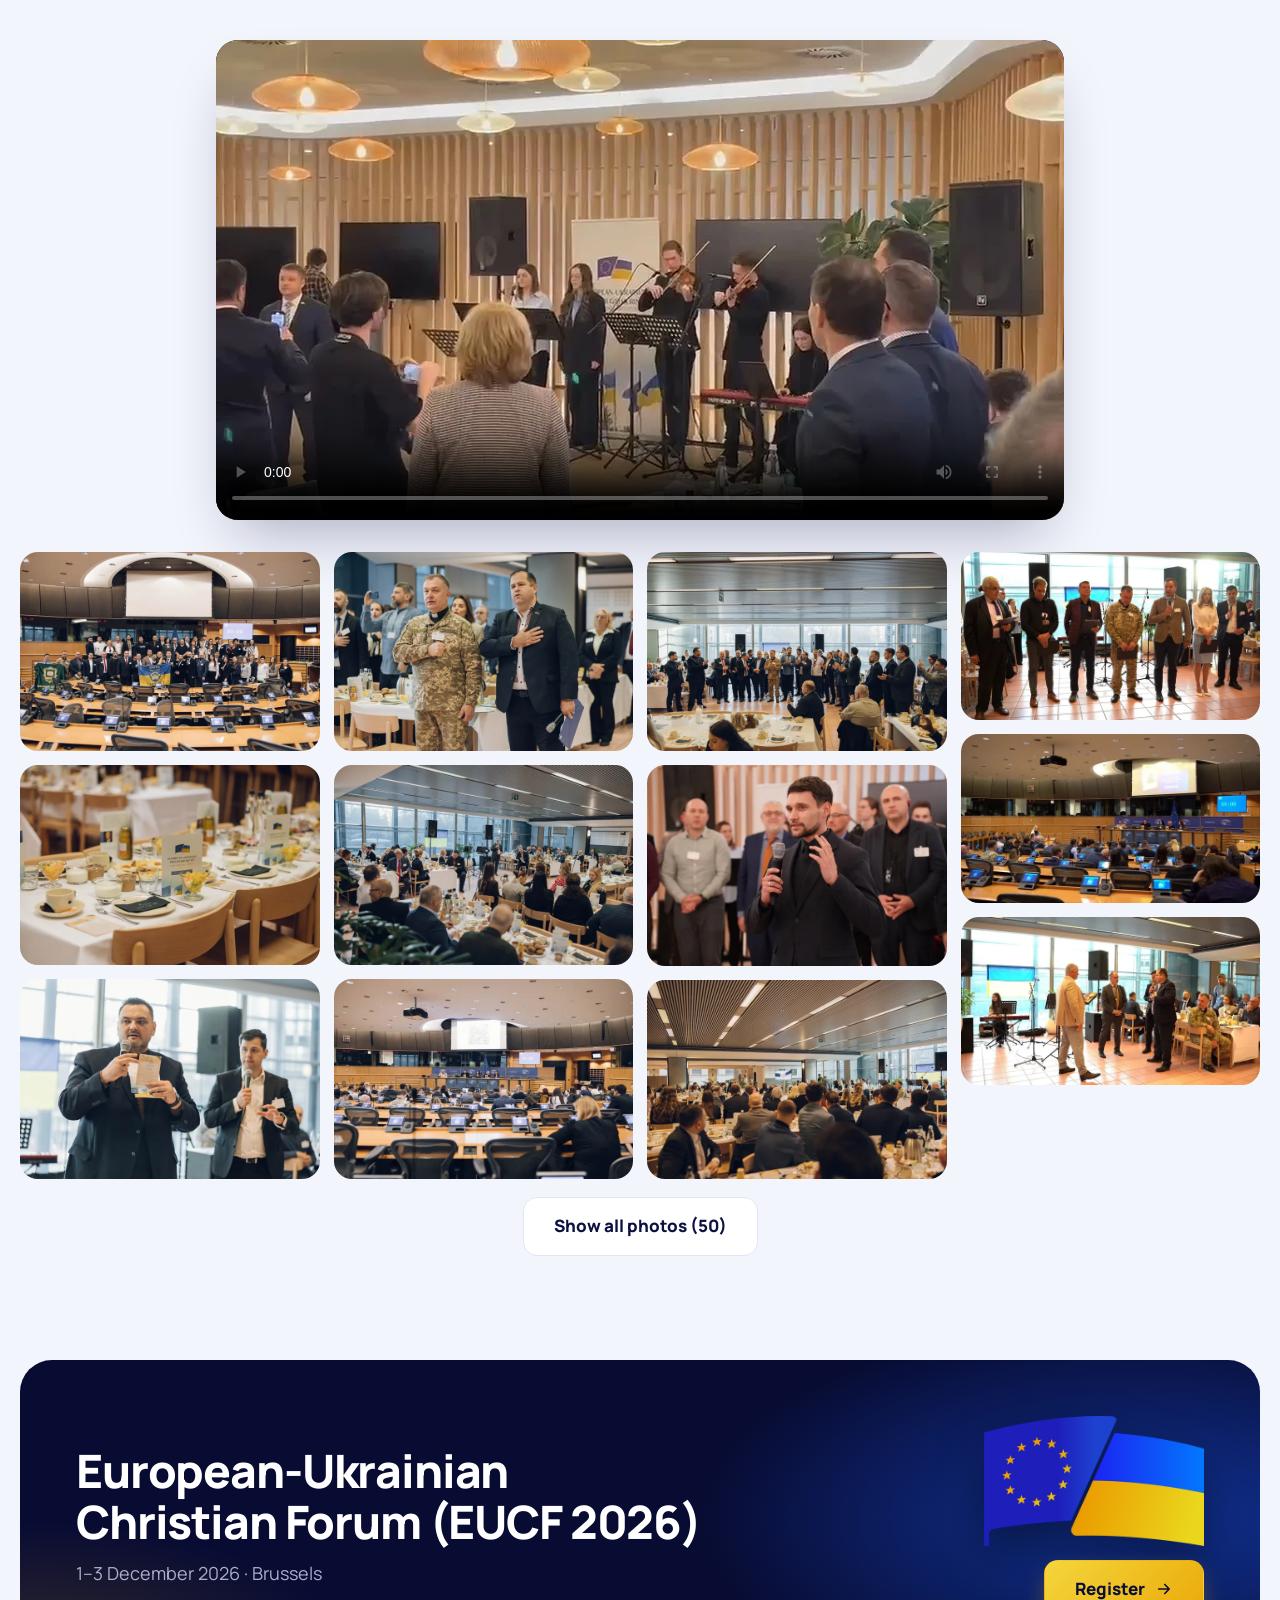
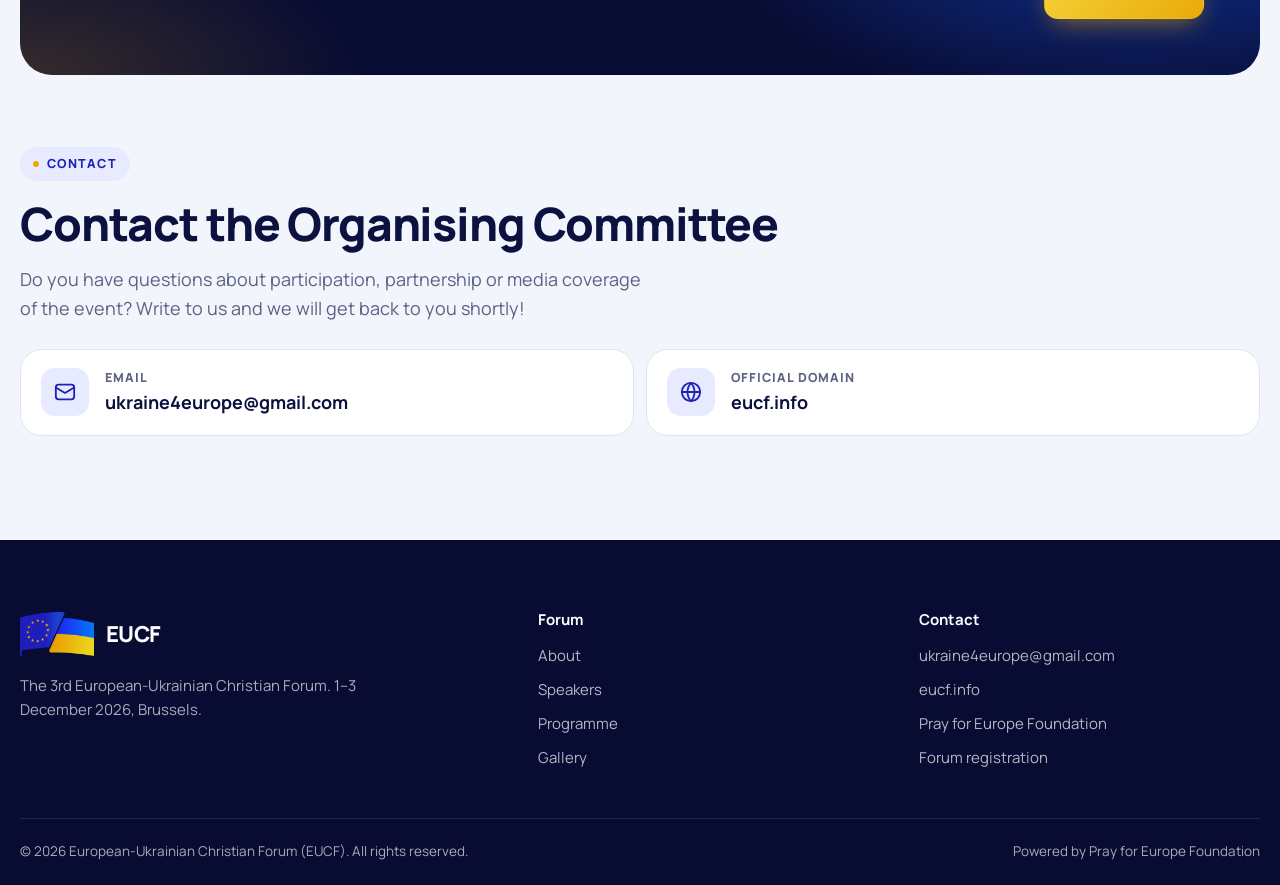
==== commit c97b7ef7: "Key Speakers block before the programme: 12 speakers with 4:5 portraits Data in src/speakers.py, pho" ====
--- a/index.html
+++ b/index.html
@@ -14,7 +14,7 @@
   document.documentElement.classList.add('js');
   try { var t = localStorage.getItem('theme'); if (t === 'dark' || t === 'light') document.documentElement.setAttribute('data-theme', t); } catch (e) {}
 </script>
-<link rel="stylesheet" href="style.css?v=21">
+<link rel="stylesheet" href="style.css?v=24">
 </head>
 <body>
 
@@ -48,6 +48,7 @@
     </a>
     <nav class="nav" aria-label="Main menu">
       <a href="#about">About</a>
+      <a href="#speakers">Speakers</a>
       <a href="#program">Programme</a>
       <a href="#gallery">Gallery</a>
       <a href="#contact">Contact</a>
@@ -77,6 +78,7 @@
     </div>
     <nav aria-label="Mobile menu">
       <a href="#about" data-drawer-close>About</a>
+      <a href="#speakers" data-drawer-close>Speakers</a>
       <a href="#program" data-drawer-close>Programme</a>
       <a href="#gallery" data-drawer-close>Gallery</a>
       <a href="#contact" data-drawer-close>Contact</a>
@@ -178,6 +180,103 @@
         <div class="goal__ico"><svg><use href="#i-spark"/></svg></div>
         <h3>Developing the youth movement</h3>
         <p>Engaging, training and expanding opportunities for a new generation of Ukrainian and European youth leaders.</p>
+      </article>
+    </div>
+  </div>
+</section>
+
+<section class="section section--alt" id="speakers">
+  <div class="container">
+    <div class="section__head" data-reveal>
+      <div>
+        <span class="eyebrow">Speakers</span>
+        <h2>Key Speakers</h2>
+      </div>
+    </div>
+    <div class="speakers">
+      <article class="speaker" data-reveal>
+        <div class="avatar"><span class="avatar__ring"></span><span class="avatar__in"><img class="avatar__img" src="media/speakers/picierno.webp" alt="Pina Picierno" width="400" height="500" loading="lazy" decoding="async"></span></div>
+        <div class="speaker__body">
+          <h3>Pina Picierno</h3>
+          <p>Vice-President of the European Parliament, Member of the European Parliament (Italy, Renew Europe)</p>
+        </div>
+      </article>
+      <article class="speaker" data-reveal style="--d:0.08s">
+        <div class="avatar"><span class="avatar__ring"></span><span class="avatar__in"><img class="avatar__img" src="media/speakers/toveri.webp" alt="Pekka Toveri" width="400" height="500" loading="lazy" decoding="async"></span></div>
+        <div class="speaker__body">
+          <h3>Pekka Toveri</h3>
+          <p>Chair of the Delegation to the EU-Ukraine Parliamentary Association Committee, Member of the European Parliament (Finland, EPP)</p>
+        </div>
+      </article>
+      <article class="speaker" data-reveal style="--d:0.16s">
+        <div class="avatar"><span class="avatar__ring"></span><span class="avatar__in"><img class="avatar__img" src="media/speakers/reuten.webp" alt="Thijs Reuten" width="400" height="500" loading="lazy" decoding="async"></span></div>
+        <div class="speaker__body">
+          <h3>Thijs Reuten</h3>
+          <p>Shadow Rapporteur on Ukraine, Member of the European Parliament (Netherlands, S&amp;D)</p>
+        </div>
+      </article>
+      <article class="speaker" data-reveal style="--d:0.24s">
+        <div class="avatar"><span class="avatar__ring"></span><span class="avatar__in"><img class="avatar__img" src="media/speakers/poznaks.webp" alt="Reinis Pozņaks" width="400" height="500" loading="lazy" decoding="async"></span></div>
+        <div class="speaker__body">
+          <h3>Reinis Pozņaks</h3>
+          <p>Member of the Delegation to the EU-Ukraine Parliamentary Association Committee, Member of the European Parliament (Latvia, ECR)</p>
+        </div>
+      </article>
+      <article class="speaker" data-reveal>
+        <div class="avatar"><span class="avatar__ring"></span><span class="avatar__in"><img class="avatar__img" src="media/speakers/sovndal.webp" alt="Villy Søvndal" width="400" height="500" loading="lazy" decoding="async"></span></div>
+        <div class="speaker__body">
+          <h3>Villy Søvndal</h3>
+          <p>Vice-Chair of the Delegation to the EU-Ukraine Parliamentary Association Committee, Member of the European Parliament (Denmark, Greens/EFA)</p>
+        </div>
+      </article>
+      <article class="speaker" data-reveal style="--d:0.08s">
+        <div class="avatar"><span class="avatar__ring"></span><span class="avatar__in"><img class="avatar__img" src="media/speakers/volker.webp" alt="Kurt Volker" width="400" height="500" loading="lazy" decoding="async"></span></div>
+        <div class="speaker__body">
+          <h3>Kurt Volker</h3>
+          <p>Distinguished Fellow at the Center for European Policy Analysis (CEPA), Former US Ambassador to NATO</p>
+        </div>
+      </article>
+      <article class="speaker" data-reveal style="--d:0.16s">
+        <div class="avatar"><span class="avatar__ring"></span><span class="avatar__in"><img class="avatar__img" src="media/speakers/unhurian.webp" alt="Pavlo Unhurian" width="400" height="500" loading="lazy" decoding="async"></span></div>
+        <div class="speaker__body">
+          <h3>Pavlo Unhurian</h3>
+          <p>Chair of the Prayer Breakfast Movement of Ukraine, Member of Parliament of Ukraine, VI and VIII Convocations</p>
+        </div>
+      </article>
+      <article class="speaker" data-reveal style="--d:0.24s">
+        <div class="avatar"><span class="avatar__ring"></span><span class="avatar__in"><img class="avatar__img" src="media/speakers/fountain.webp" alt="Jeff Fountain" width="400" height="500" loading="lazy" decoding="async"></span></div>
+        <div class="speaker__body">
+          <h3>Jeff Fountain</h3>
+          <p>Director of the Schuman Centre for European Studies</p>
+        </div>
+      </article>
+      <article class="speaker" data-reveal>
+        <div class="avatar"><span class="avatar__ring"></span><span class="avatar__in"><img class="avatar__img" src="media/speakers/karabuta.webp" alt="Serhii Karabuta" width="400" height="500" loading="lazy" decoding="async"></span></div>
+        <div class="speaker__body">
+          <h3>Serhii Karabuta</h3>
+          <p>Member of Parliament of Ukraine, IX Convocation (Verkhovna Rada of Ukraine)</p>
+        </div>
+      </article>
+      <article class="speaker" data-reveal style="--d:0.08s">
+        <div class="avatar"><span class="avatar__ring"></span><span class="avatar__in"><img class="avatar__img" src="media/speakers/sova.webp" alt="Oleksandr Sova" width="400" height="500" loading="lazy" decoding="async"></span></div>
+        <div class="speaker__body">
+          <h3>Oleksandr Sova</h3>
+          <p>Member of Parliament of Ukraine, IX Convocation (Verkhovna Rada of Ukraine)</p>
+        </div>
+      </article>
+      <article class="speaker" data-reveal style="--d:0.16s">
+        <div class="avatar"><span class="avatar__ring"></span><span class="avatar__in"><img class="avatar__img" src="media/speakers/ghiletchi.webp" alt="Valeriu Ghiletchi" width="400" height="500" loading="lazy" decoding="async"></span></div>
+        <div class="speaker__body">
+          <h3>Valeriu Ghiletchi</h3>
+          <p>President of the European Christian Political Party (ECPP)</p>
+        </div>
+      </article>
+      <article class="speaker" data-reveal style="--d:0.24s">
+        <div class="avatar"><span class="avatar__ring"></span><span class="avatar__in"><img class="avatar__img" src="media/speakers/orlov.webp" alt="Vitalii Orlov" width="400" height="500" loading="lazy" decoding="async"></span></div>
+        <div class="speaker__body">
+          <h3>Vitalii Orlov</h3>
+          <p>Coordinator of the European-Ukrainian Christian Forum at the European Parliament, Brussels; Founder of the Pray for Europe Foundation</p>
+        </div>
       </article>
     </div>
   </div>
@@ -409,6 +508,7 @@
         <h4>Forum</h4>
         <ul>
           <li><a href="#about">About</a></li>
+          <li><a href="#speakers">Speakers</a></li>
           <li><a href="#program">Programme</a></li>
           <li><a href="#gallery">Gallery</a></li>
         </ul>
--- a/style.css
+++ b/style.css
@@ -540,3 +540,23 @@
   .js [data-reveal], .hero [data-anim] { opacity: 1; transform: none; }
   html { scroll-behavior: auto; }
 }
+
+/* Ключові спікери (27.11): 12 карток з портретом 4:5 (фото ціле, без обрізаних і розмитих країв). На телефоні — рядок «фото ліворуч, текст праворуч» */
+.speakers { grid-template-columns: repeat(4, minmax(0, 1fr)); }
+.speaker { padding: 24px 22px; }
+.speaker h3 { font-size: 19px; line-height: 1.25; margin-bottom: 8px; }
+.speaker p { font-size: 14.5px; line-height: 1.5; }
+.speaker .avatar { width: 128px; height: auto; aspect-ratio: 4 / 5; margin-bottom: 20px; }
+.speaker .avatar__ring { display: none; } /* Paul 27.11: photos without frames */
+.speaker .avatar__in { inset: 0; padding: 0; background: none; border-radius: 18px; }
+.avatar__img { display: block; width: 100%; height: 100%; border-radius: 18px; object-fit: cover; object-position: 50% 100%; background: var(--grad-blue); }
+@media (max-width: 1140px) { .speakers { grid-template-columns: repeat(3, minmax(0, 1fr)); } }
+@media (max-width: 820px) { .speakers { grid-template-columns: repeat(2, minmax(0, 1fr)); } }
+@media (max-width: 560px) {
+  .speakers { grid-template-columns: minmax(0, 1fr); gap: 12px; }
+  .speaker { flex-direction: row; align-items: flex-start; gap: 16px; padding: 16px; }
+  .speaker .avatar { width: 80px; margin: 0; flex: none; }
+  .speaker .avatar__in, .avatar__img { border-radius: 14px; }
+  .speaker h3 { font-size: 17px; margin-bottom: 4px; }
+  .speaker p { font-size: 14px; }
+}
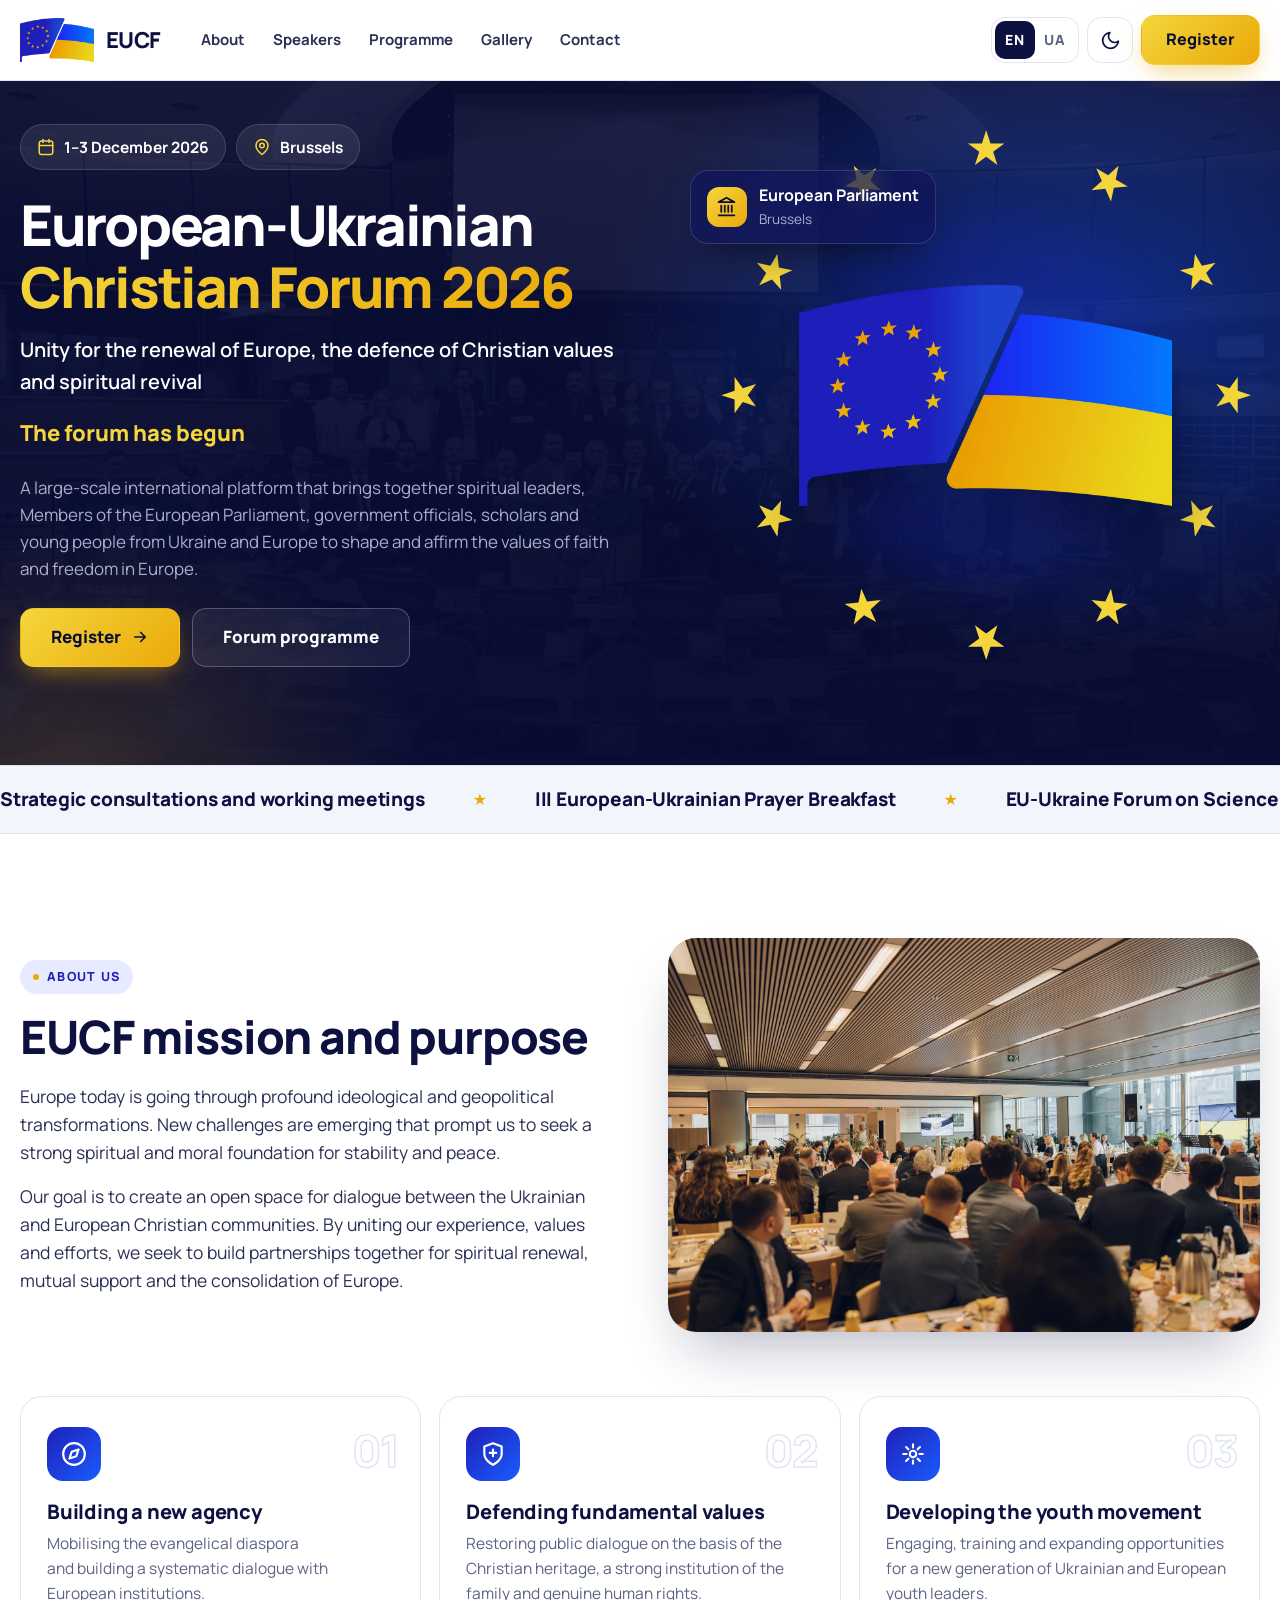
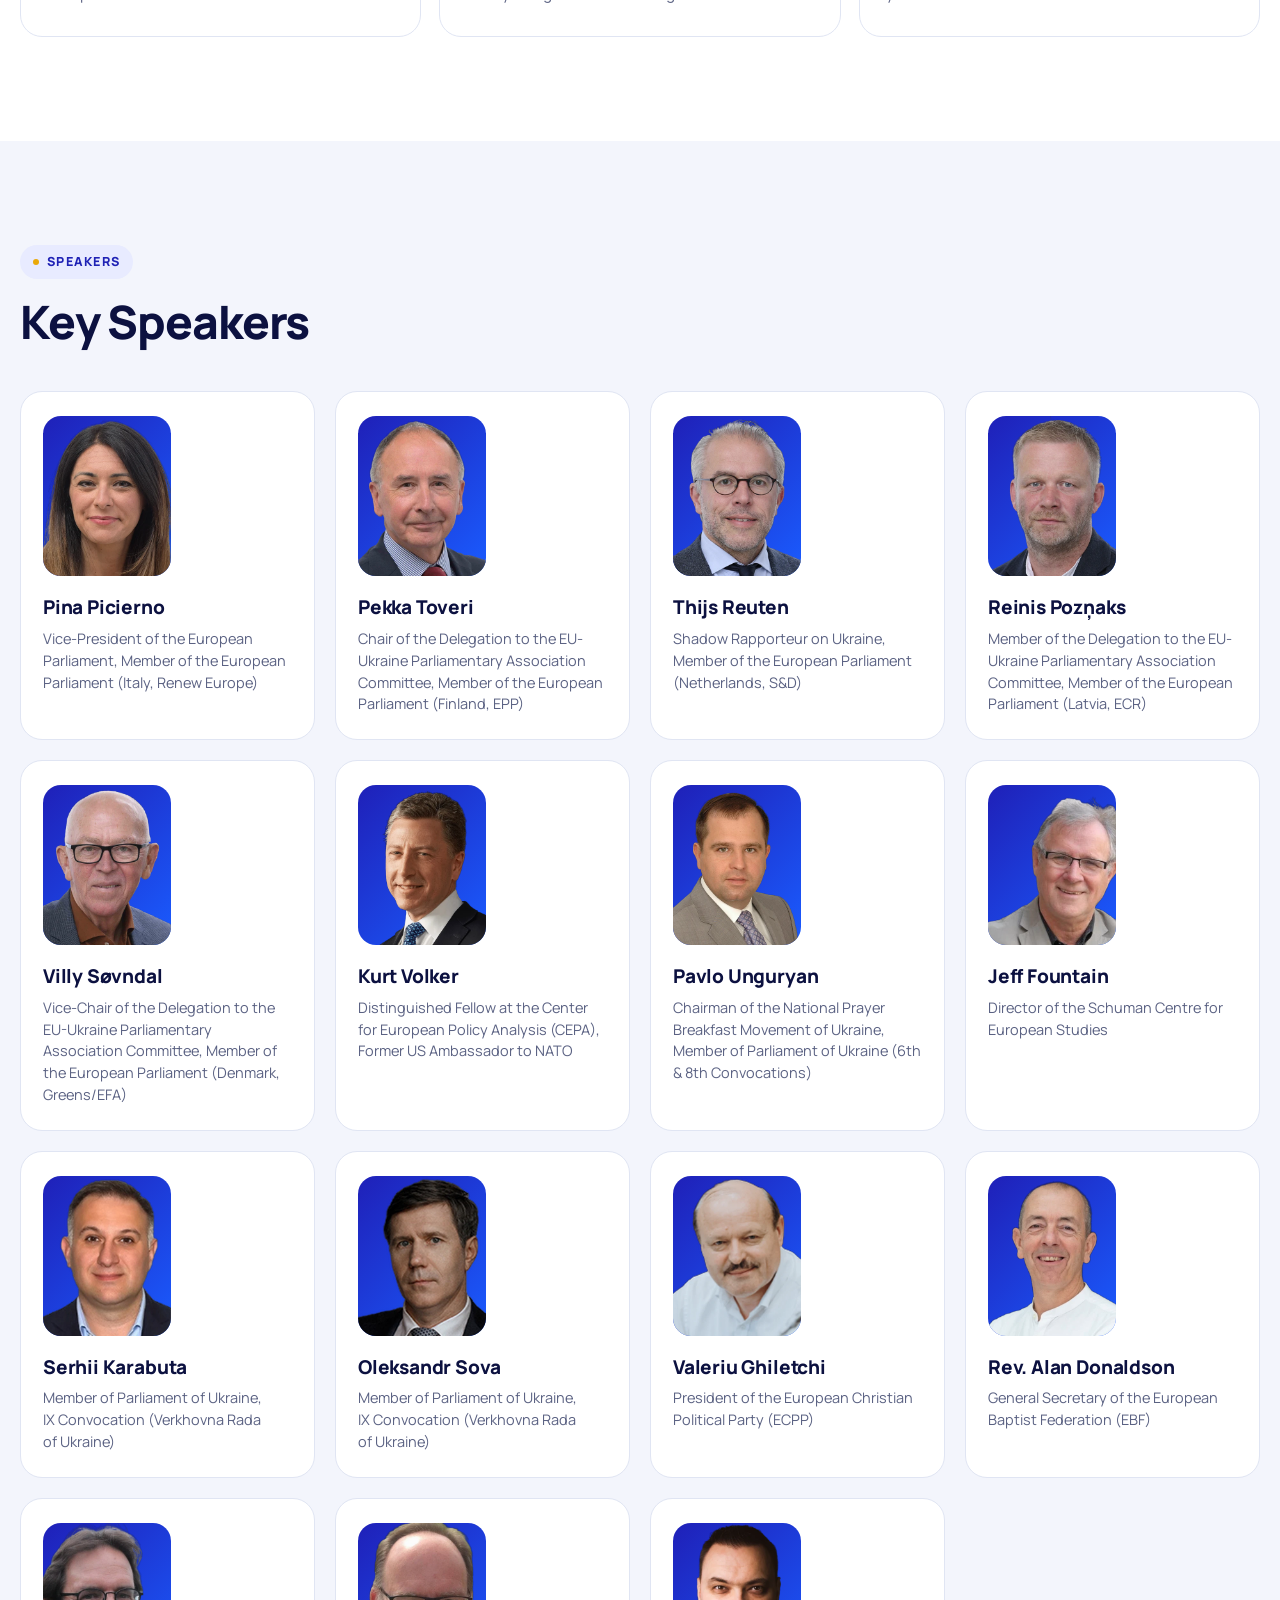
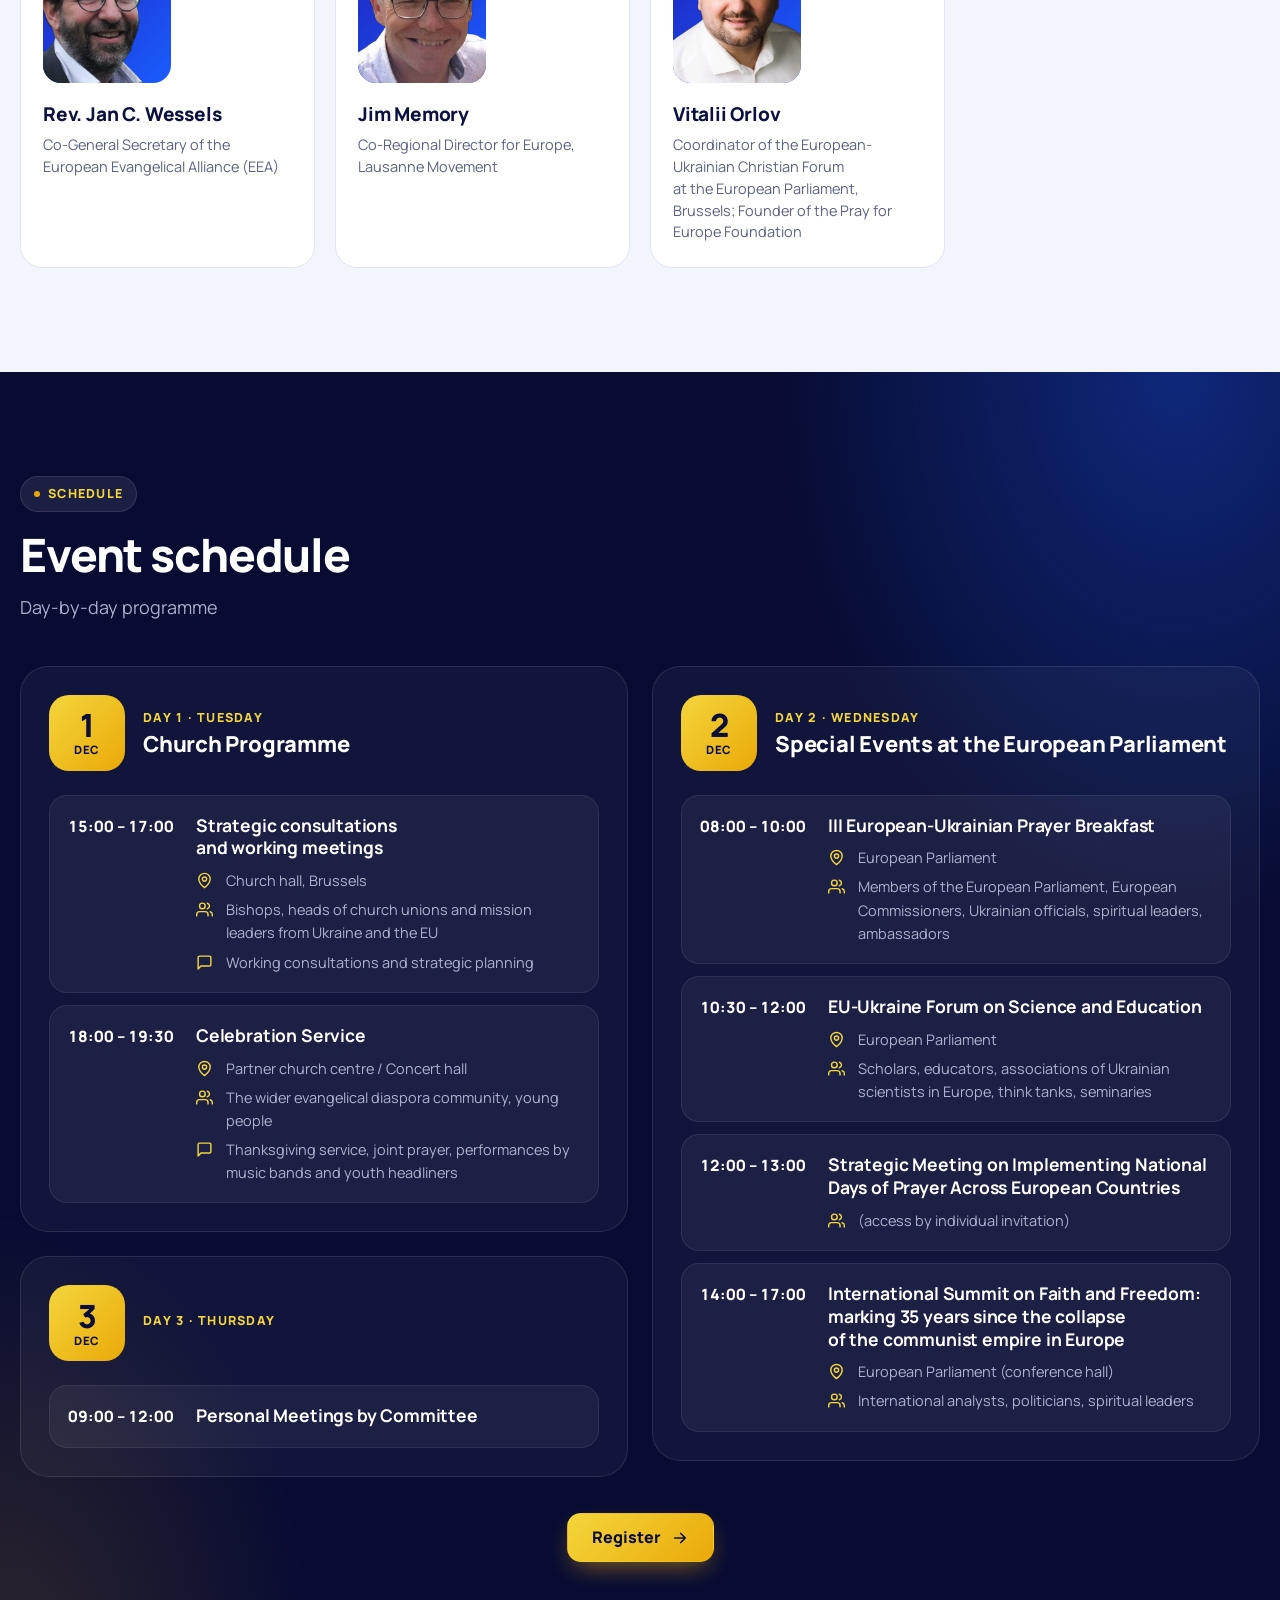
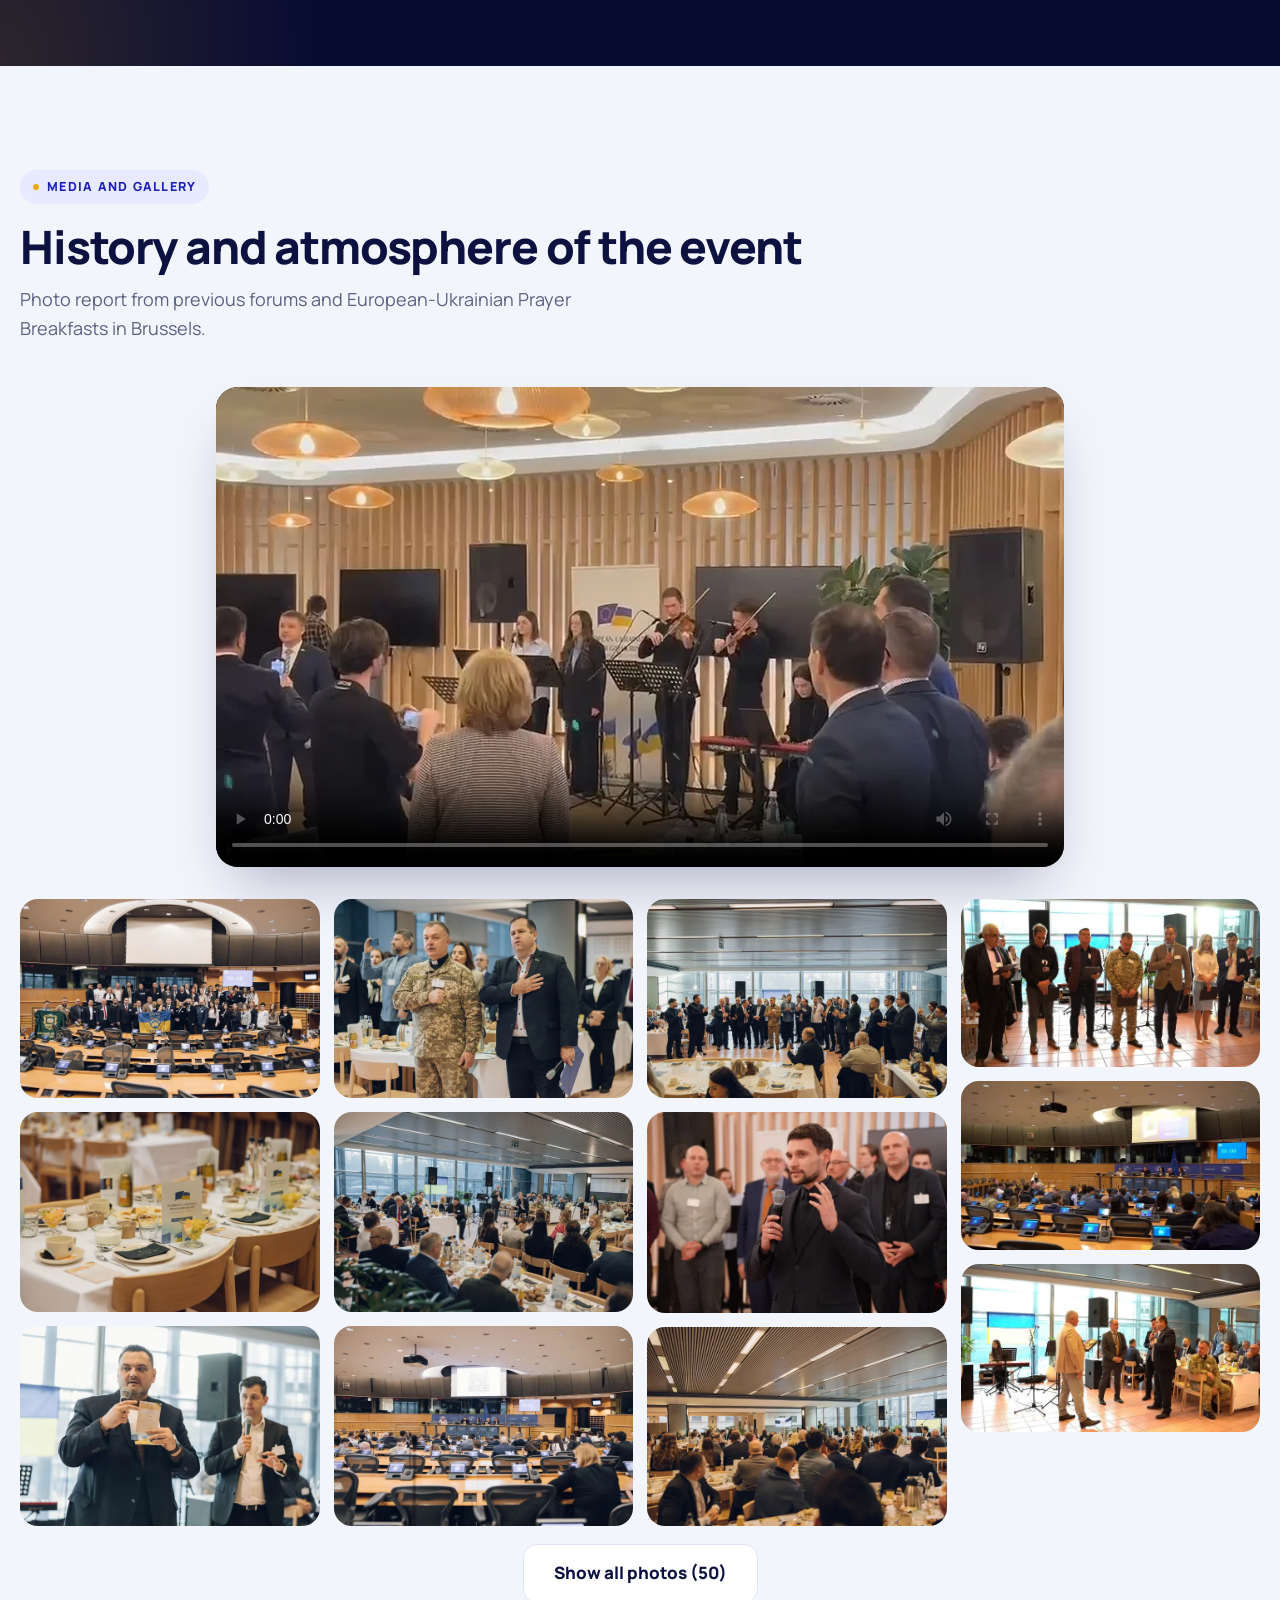
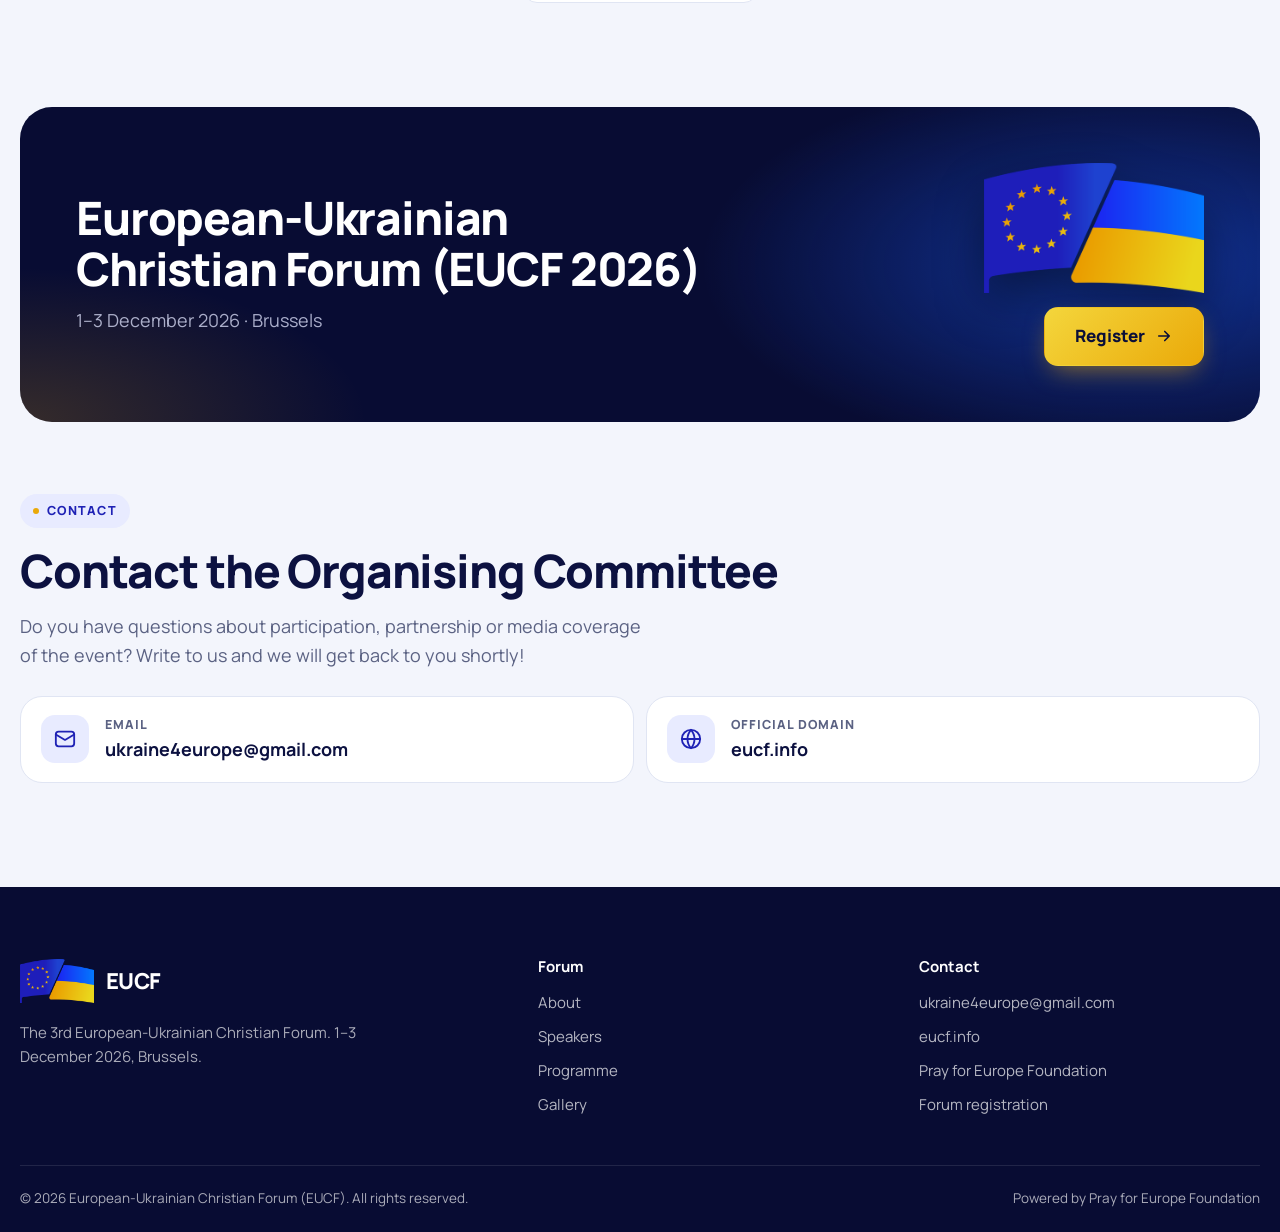
==== commit a29c8306: "Key Speakers: add Alan Donaldson, Jan C. Wessels, Jim Memory; client texts for Pavlo Unguryan Co-Aut" ====
--- a/index.html
+++ b/index.html
@@ -237,10 +237,10 @@
         </div>
       </article>
       <article class="speaker" data-reveal style="--d:0.16s">
-        <div class="avatar"><span class="avatar__ring"></span><span class="avatar__in"><img class="avatar__img" src="media/speakers/unhurian.webp" alt="Pavlo Unhurian" width="400" height="500" loading="lazy" decoding="async"></span></div>
-        <div class="speaker__body">
-          <h3>Pavlo Unhurian</h3>
-          <p>Chair of the Prayer Breakfast Movement of Ukraine, Member of Parliament of Ukraine, VI and VIII Convocations</p>
+        <div class="avatar"><span class="avatar__ring"></span><span class="avatar__in"><img class="avatar__img" src="media/speakers/unhurian.webp" alt="Pavlo Unguryan" width="400" height="500" loading="lazy" decoding="async"></span></div>
+        <div class="speaker__body">
+          <h3>Pavlo Unguryan</h3>
+          <p>Chairman of the National Prayer Breakfast Movement of Ukraine, Member of Parliament of Ukraine (6th &amp; 8th Convocations)</p>
         </div>
       </article>
       <article class="speaker" data-reveal style="--d:0.24s">
@@ -272,6 +272,27 @@
         </div>
       </article>
       <article class="speaker" data-reveal style="--d:0.24s">
+        <div class="avatar"><span class="avatar__ring"></span><span class="avatar__in"><img class="avatar__img" src="media/speakers/donaldson.webp" alt="Rev. Alan Donaldson" width="400" height="500" loading="lazy" decoding="async"></span></div>
+        <div class="speaker__body">
+          <h3>Rev. Alan Donaldson</h3>
+          <p>General Secretary of the European Baptist Federation (EBF)</p>
+        </div>
+      </article>
+      <article class="speaker" data-reveal>
+        <div class="avatar"><span class="avatar__ring"></span><span class="avatar__in"><img class="avatar__img" src="media/speakers/wessels.webp" alt="Rev. Jan C. Wessels" width="400" height="500" loading="lazy" decoding="async"></span></div>
+        <div class="speaker__body">
+          <h3>Rev. Jan C. Wessels</h3>
+          <p>Co-General Secretary of the European Evangelical Alliance (EEA)</p>
+        </div>
+      </article>
+      <article class="speaker" data-reveal style="--d:0.08s">
+        <div class="avatar"><span class="avatar__ring"></span><span class="avatar__in"><img class="avatar__img" src="media/speakers/memory.webp" alt="Jim Memory" width="400" height="500" loading="lazy" decoding="async"></span></div>
+        <div class="speaker__body">
+          <h3>Jim Memory</h3>
+          <p>Co-Regional Director for Europe, Lausanne Movement</p>
+        </div>
+      </article>
+      <article class="speaker" data-reveal style="--d:0.16s">
         <div class="avatar"><span class="avatar__ring"></span><span class="avatar__in"><img class="avatar__img" src="media/speakers/orlov.webp" alt="Vitalii Orlov" width="400" height="500" loading="lazy" decoding="async"></span></div>
         <div class="speaker__body">
           <h3>Vitalii Orlov</h3>
